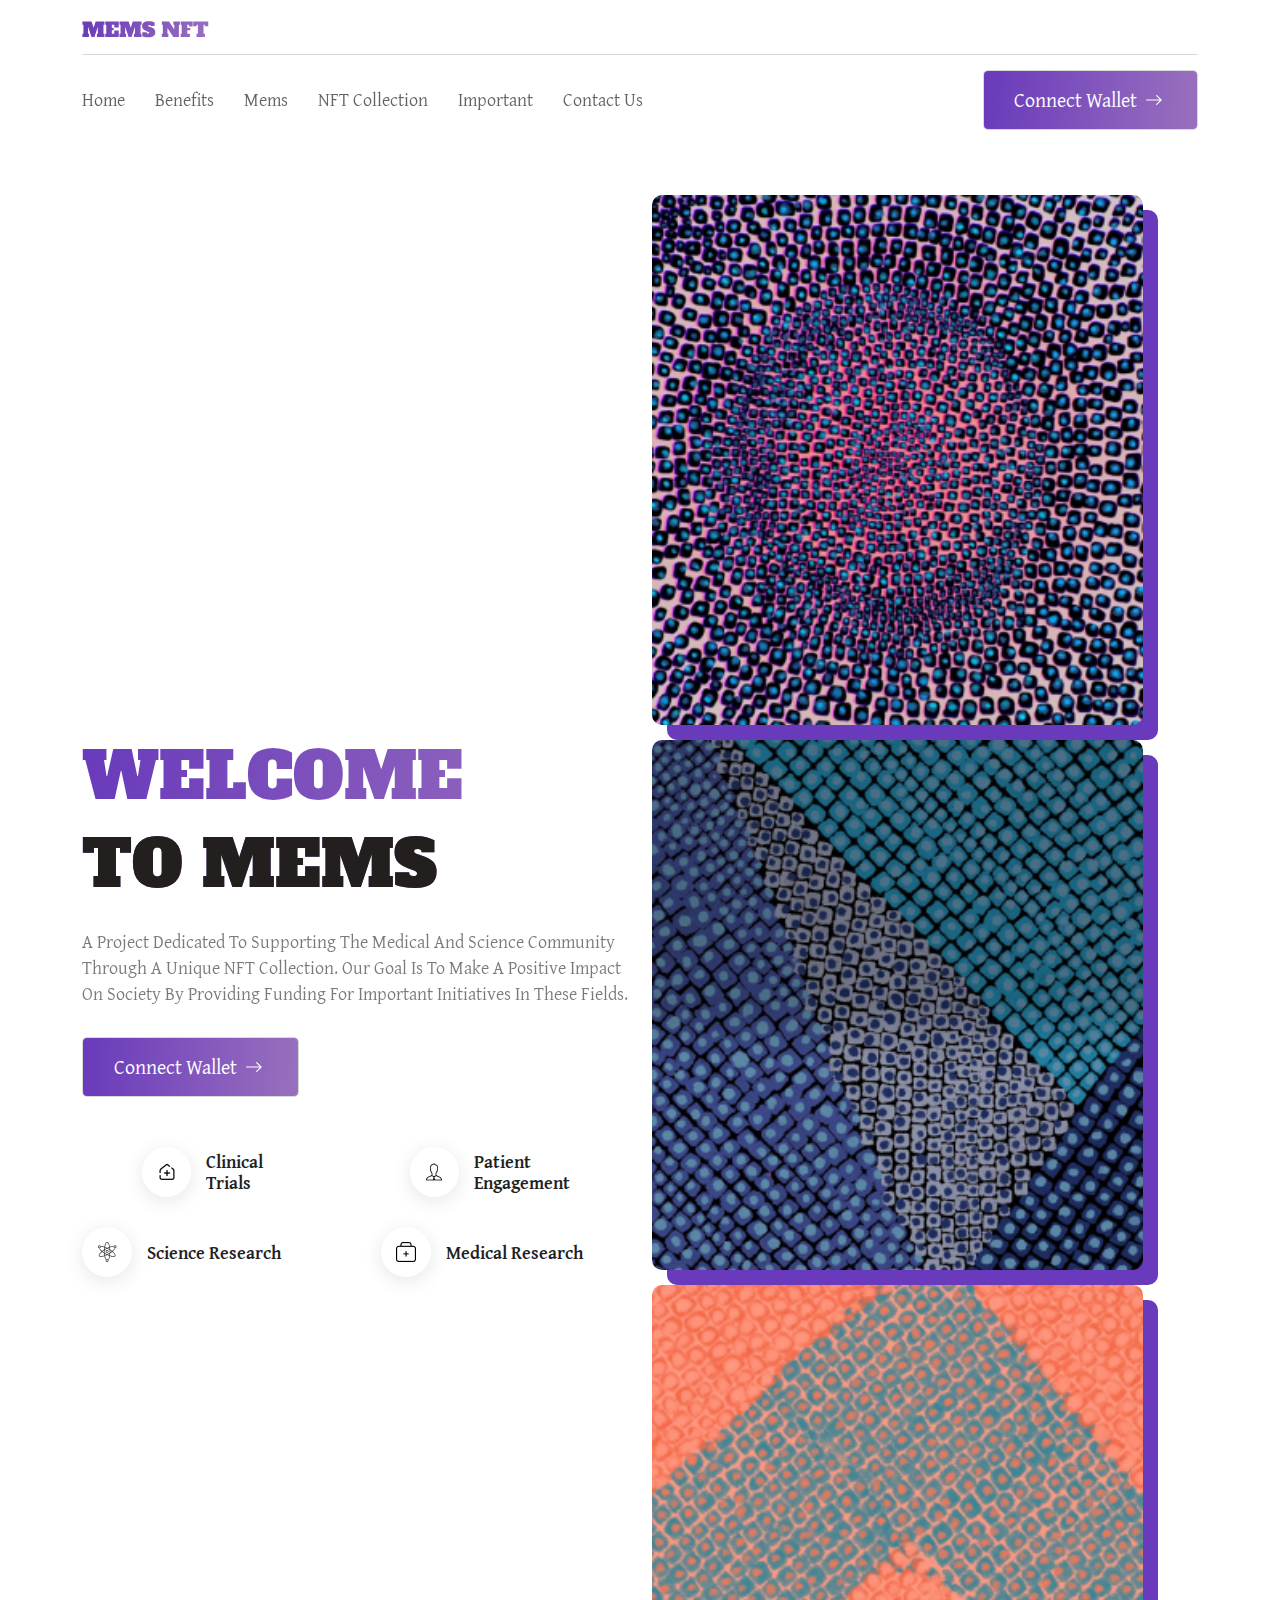
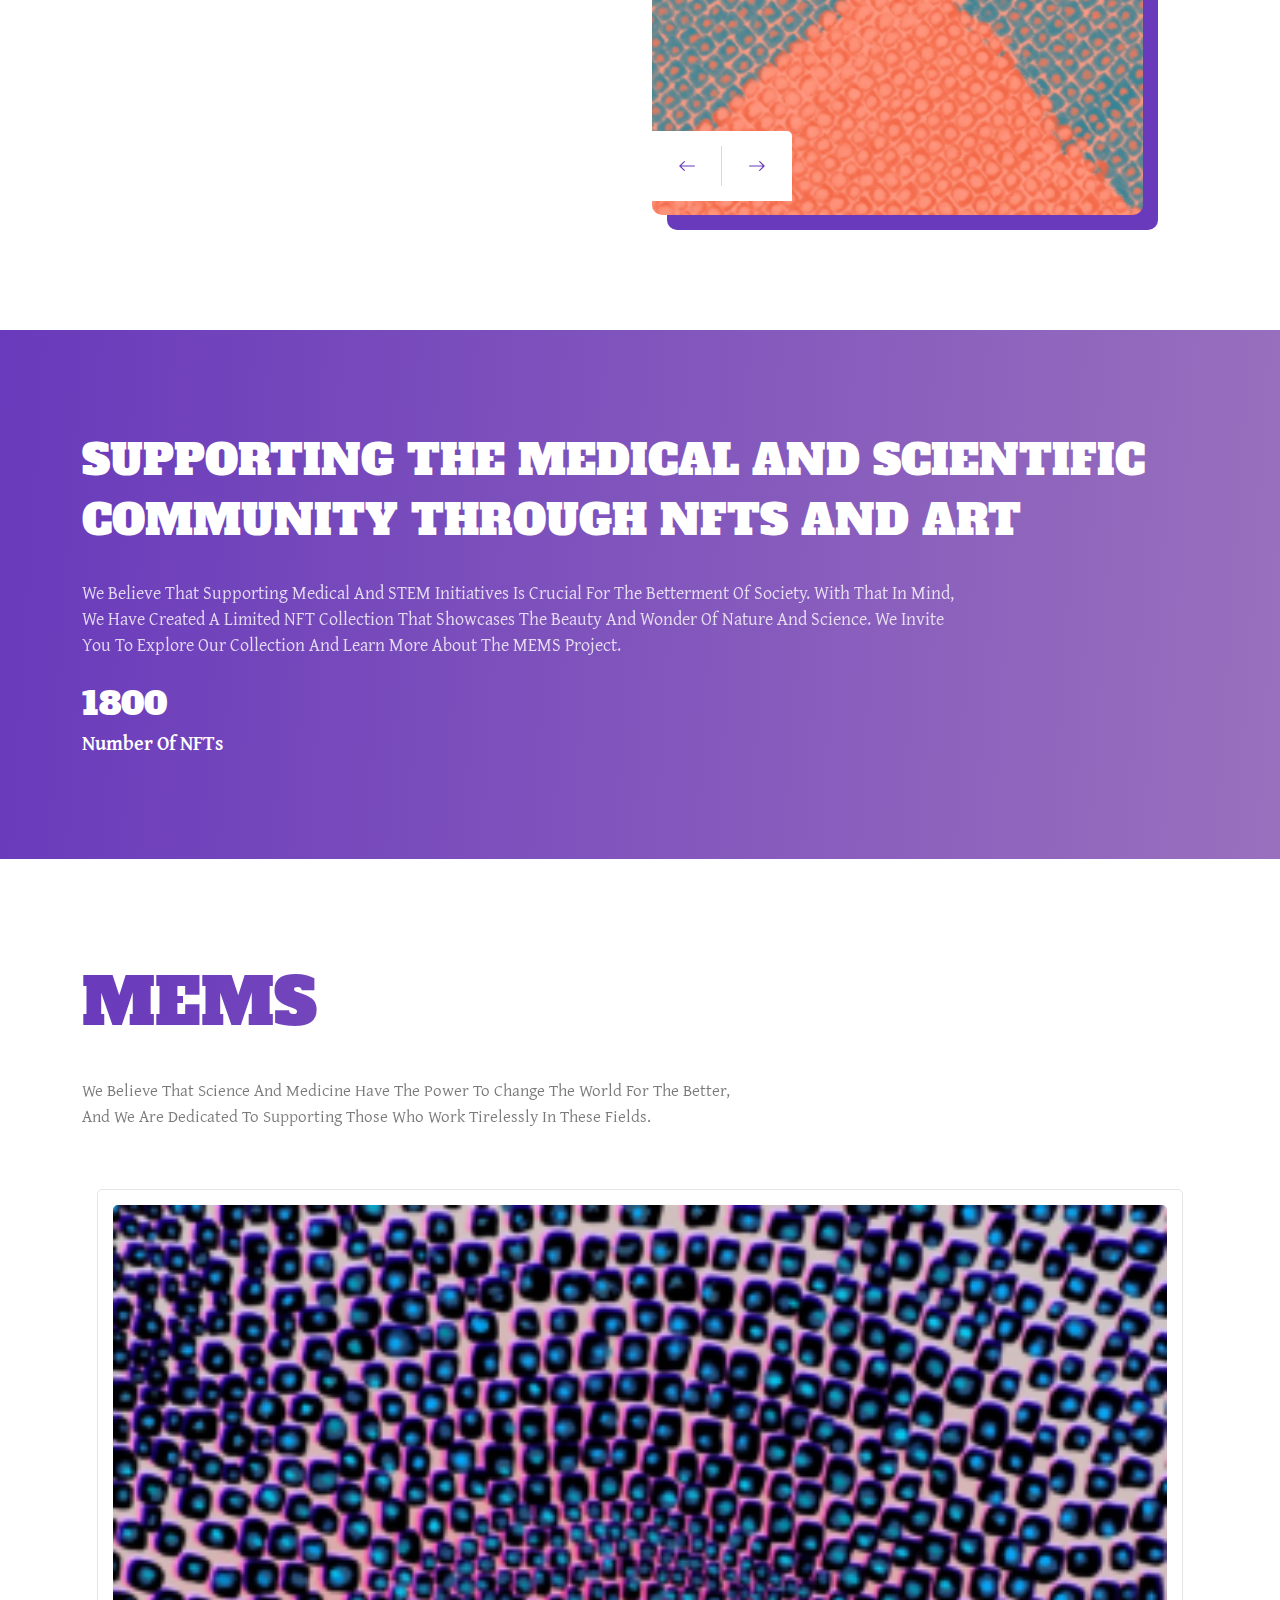
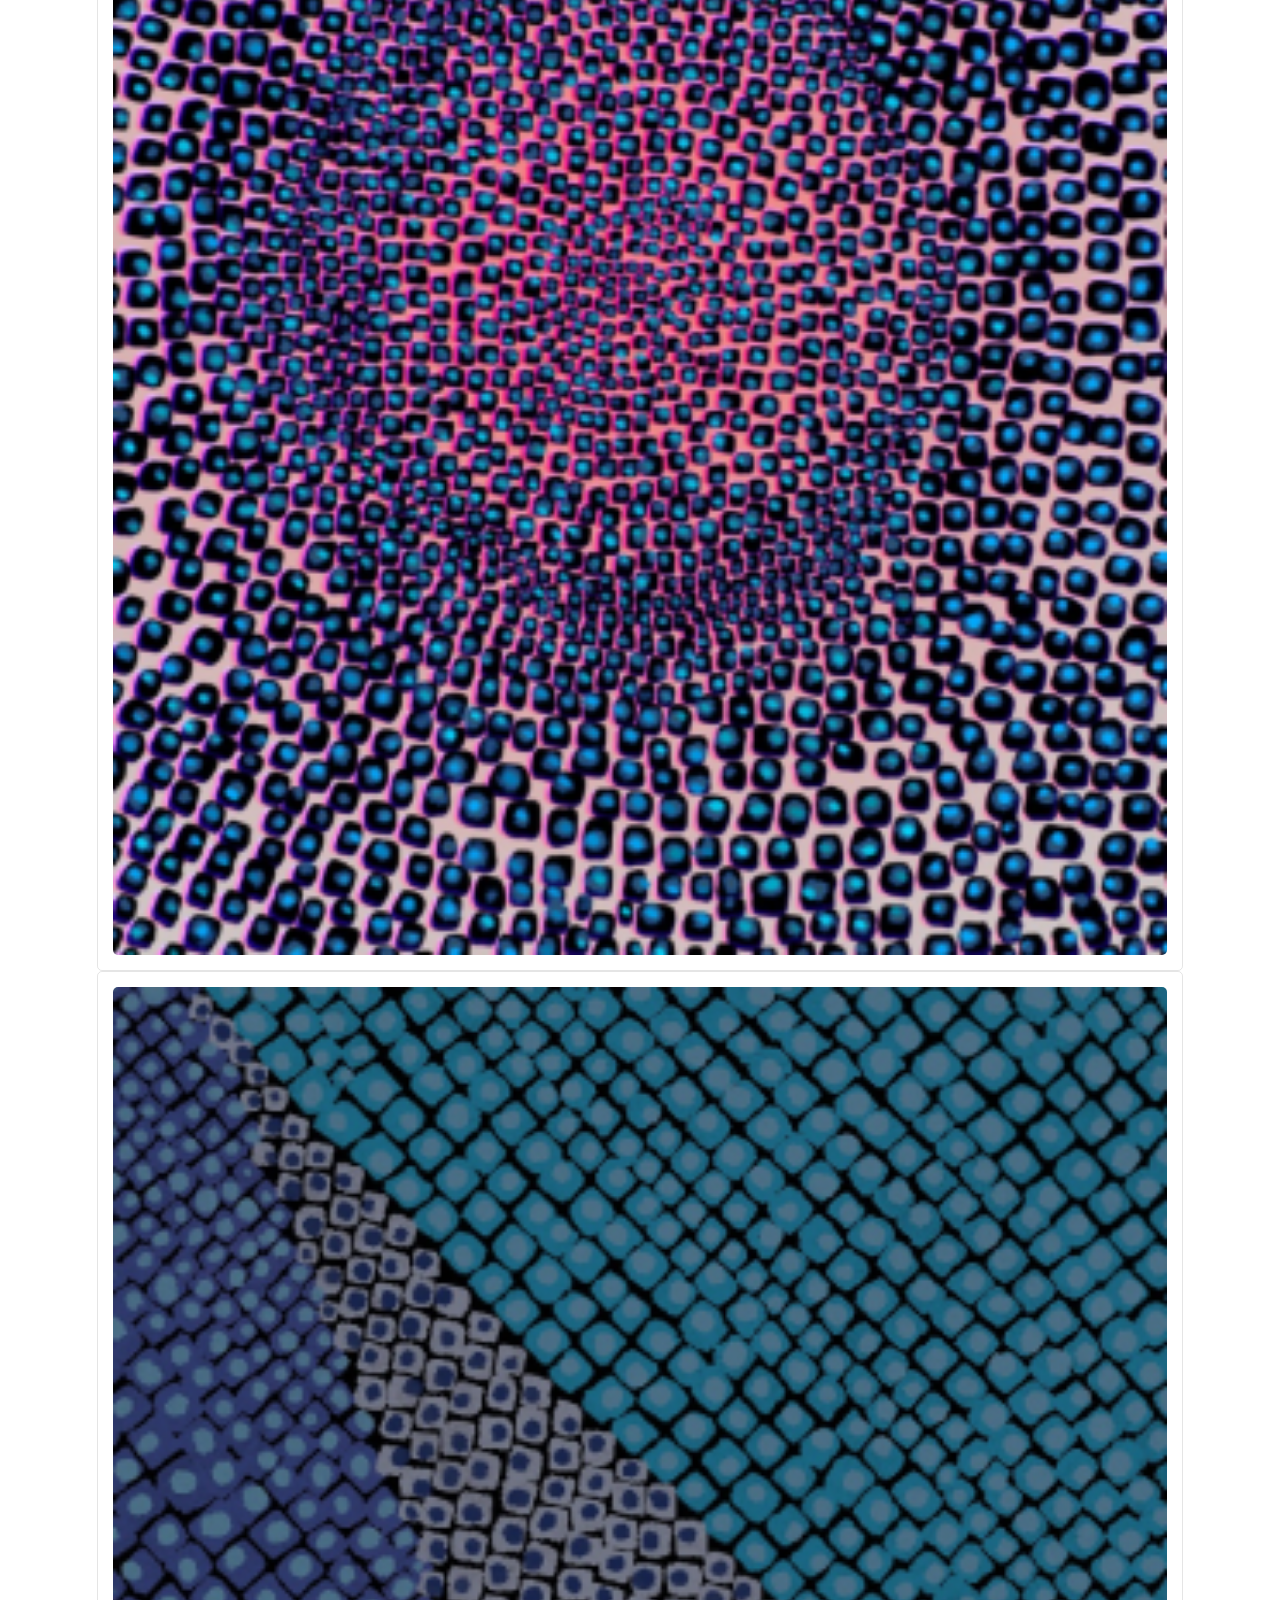
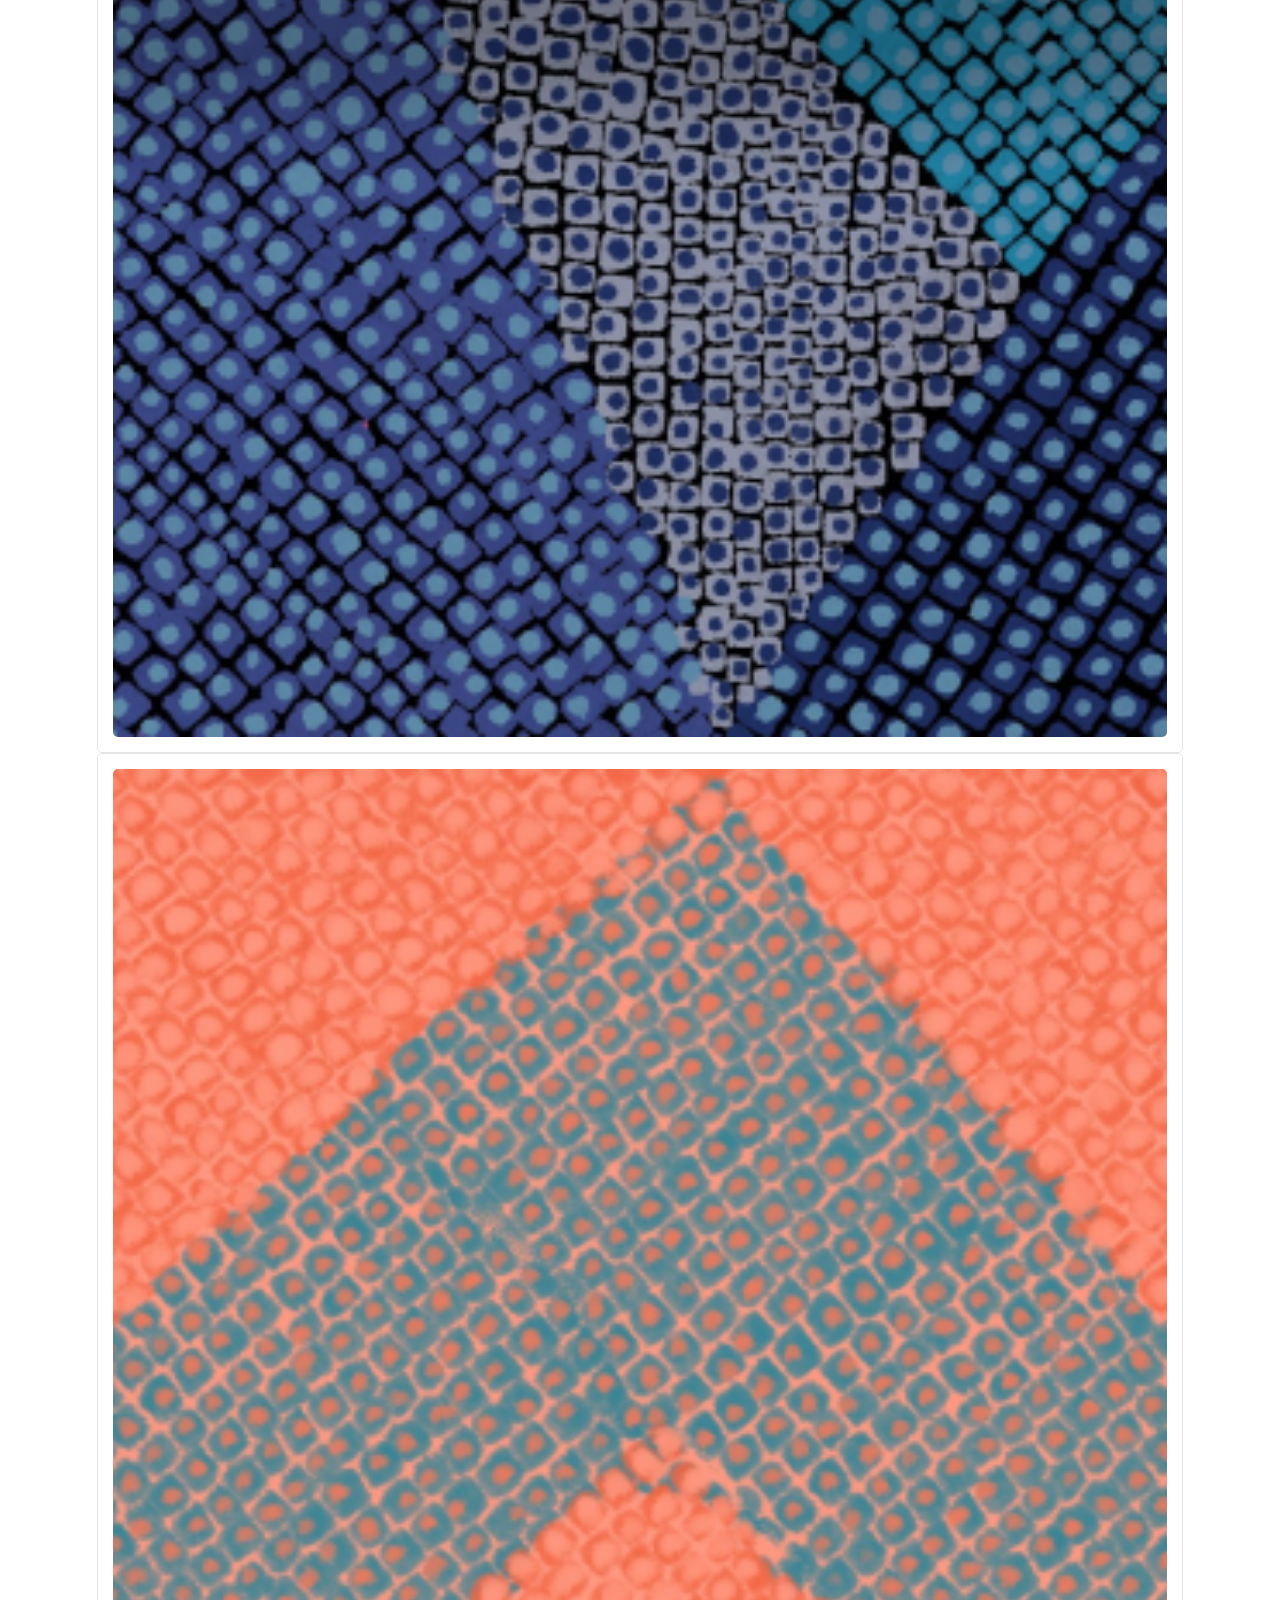
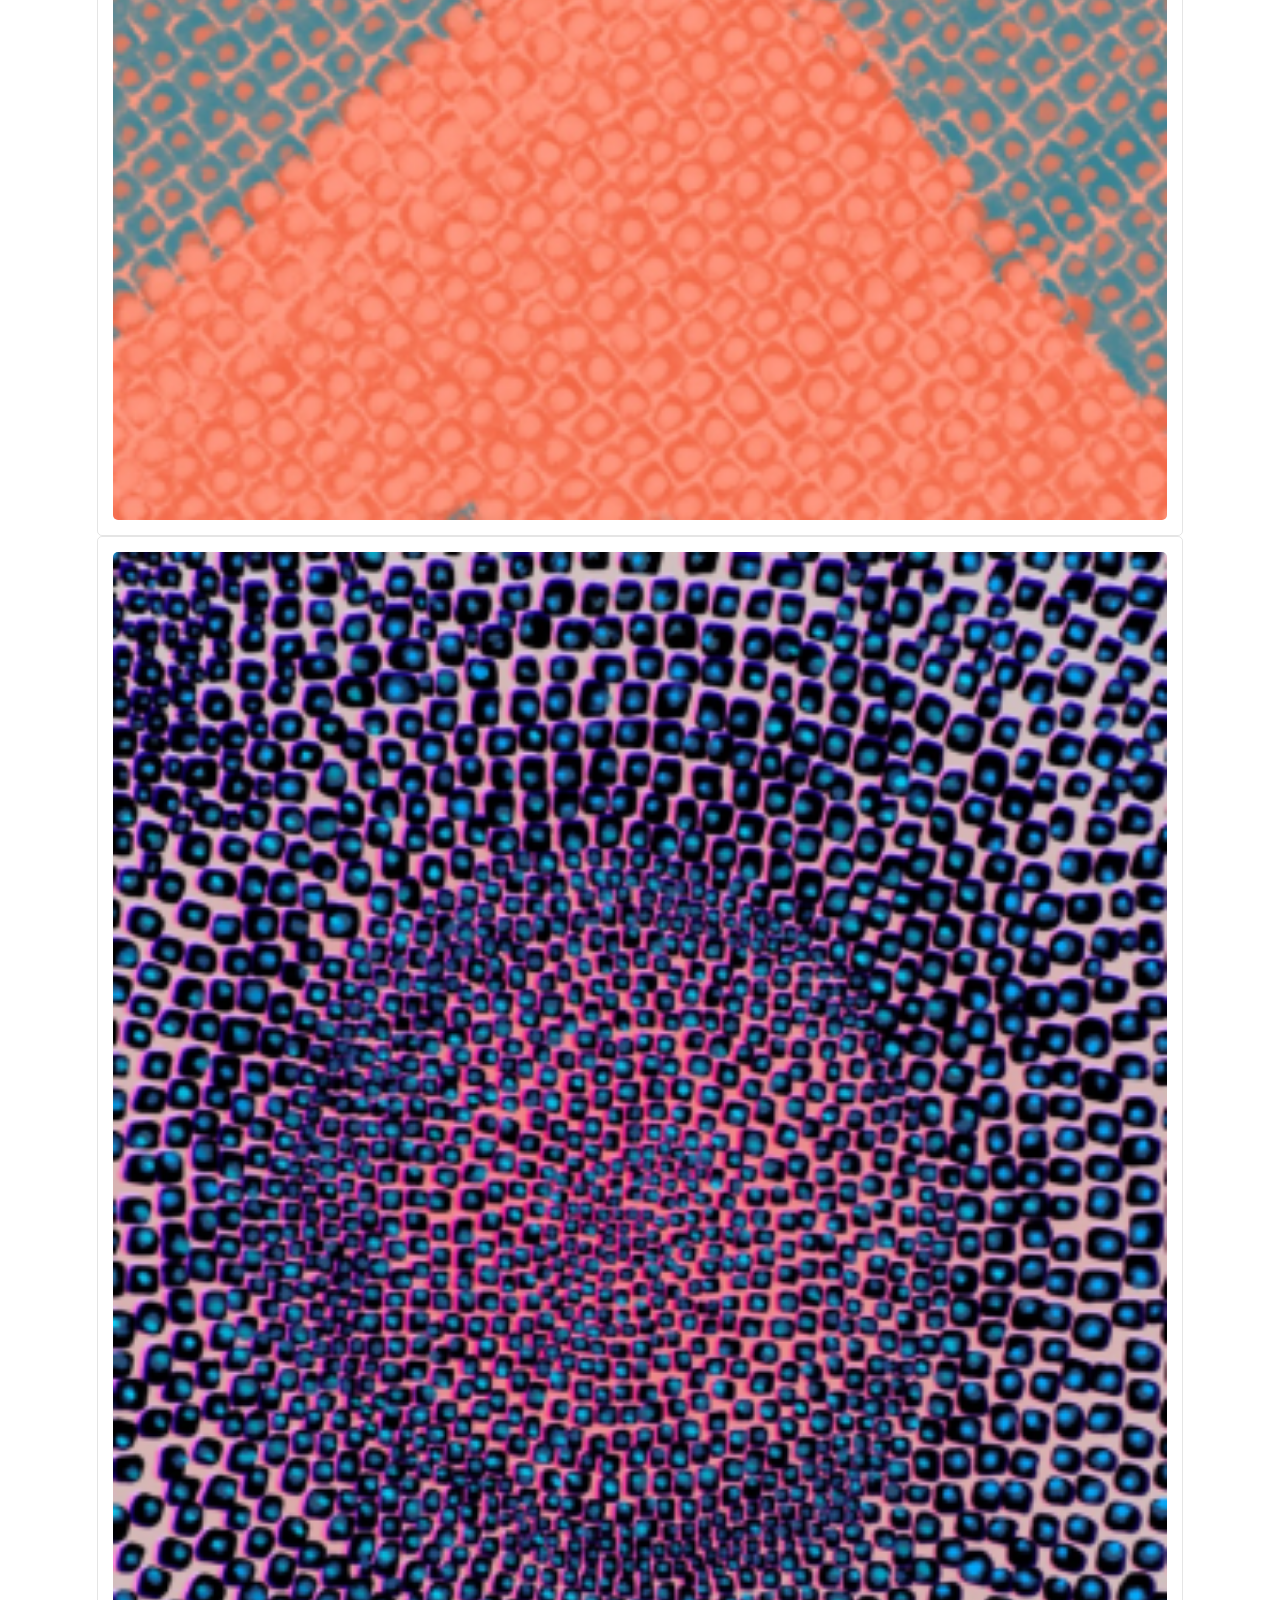
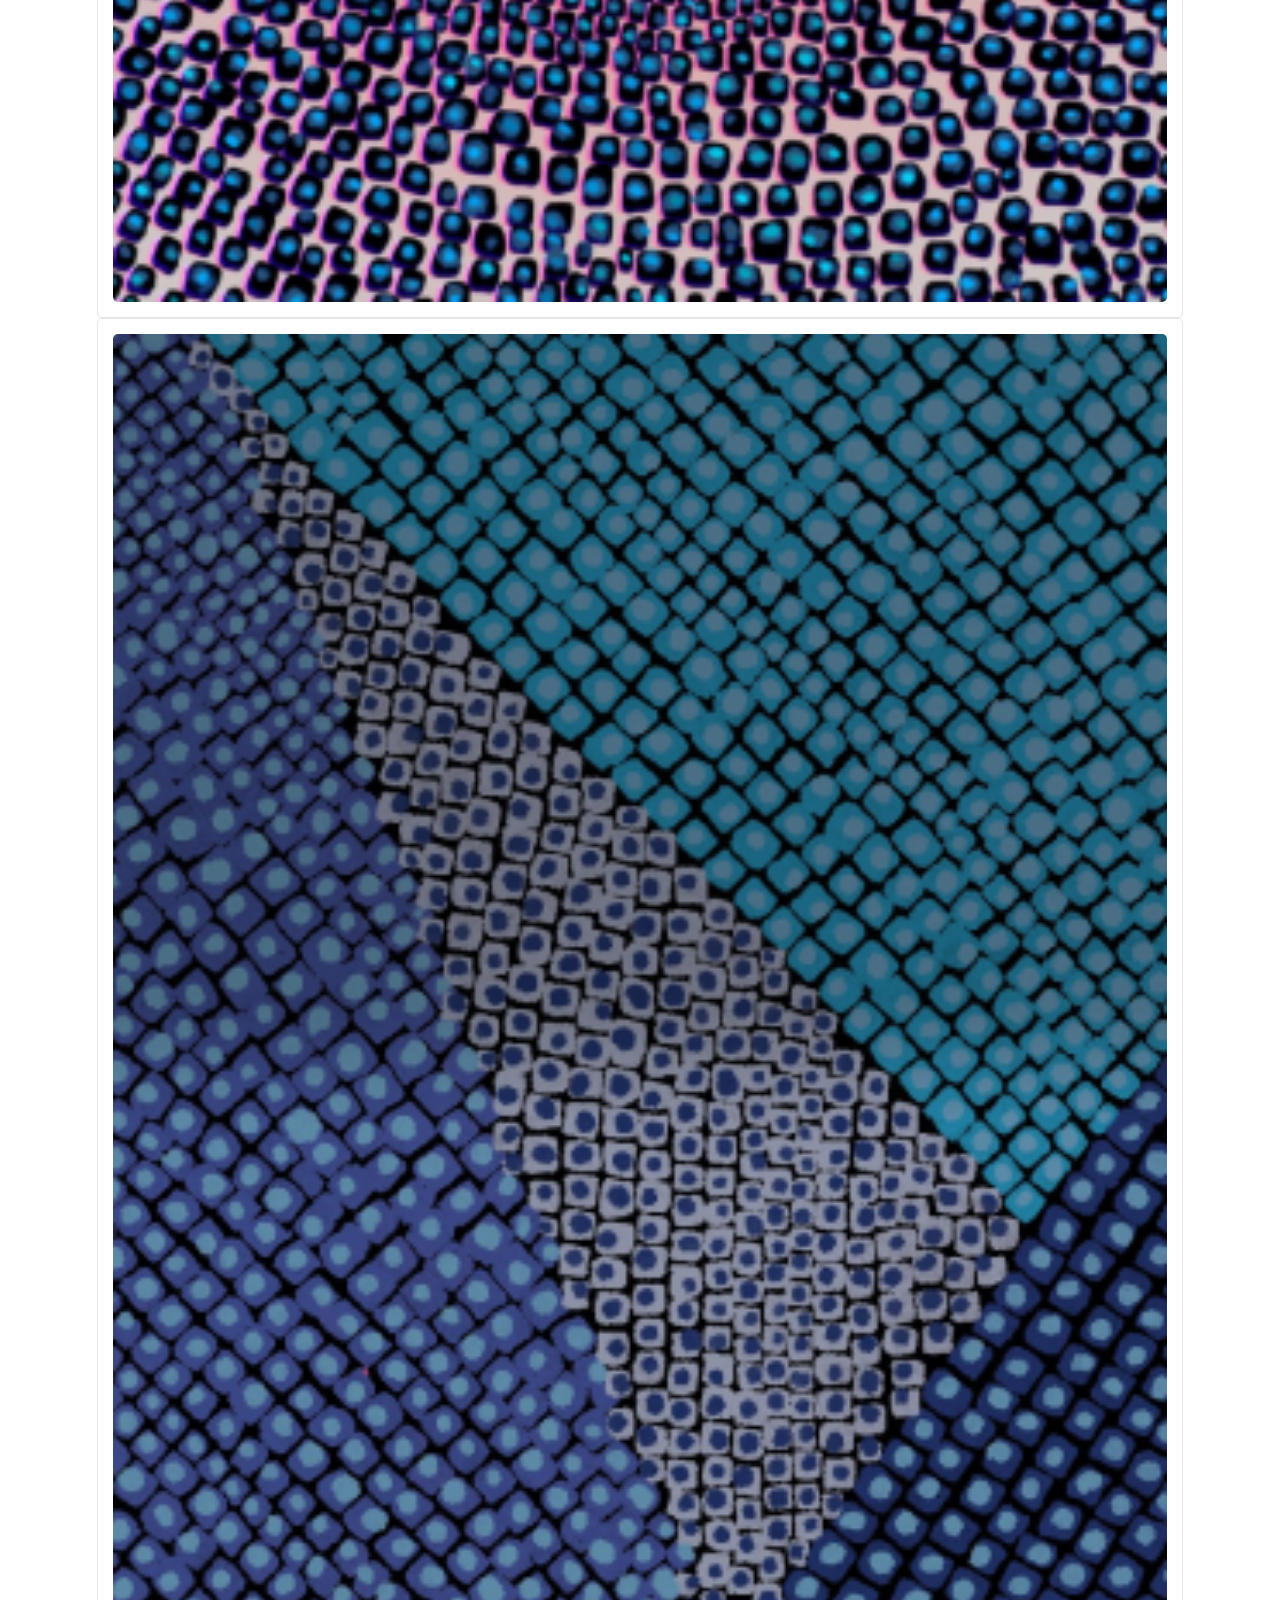
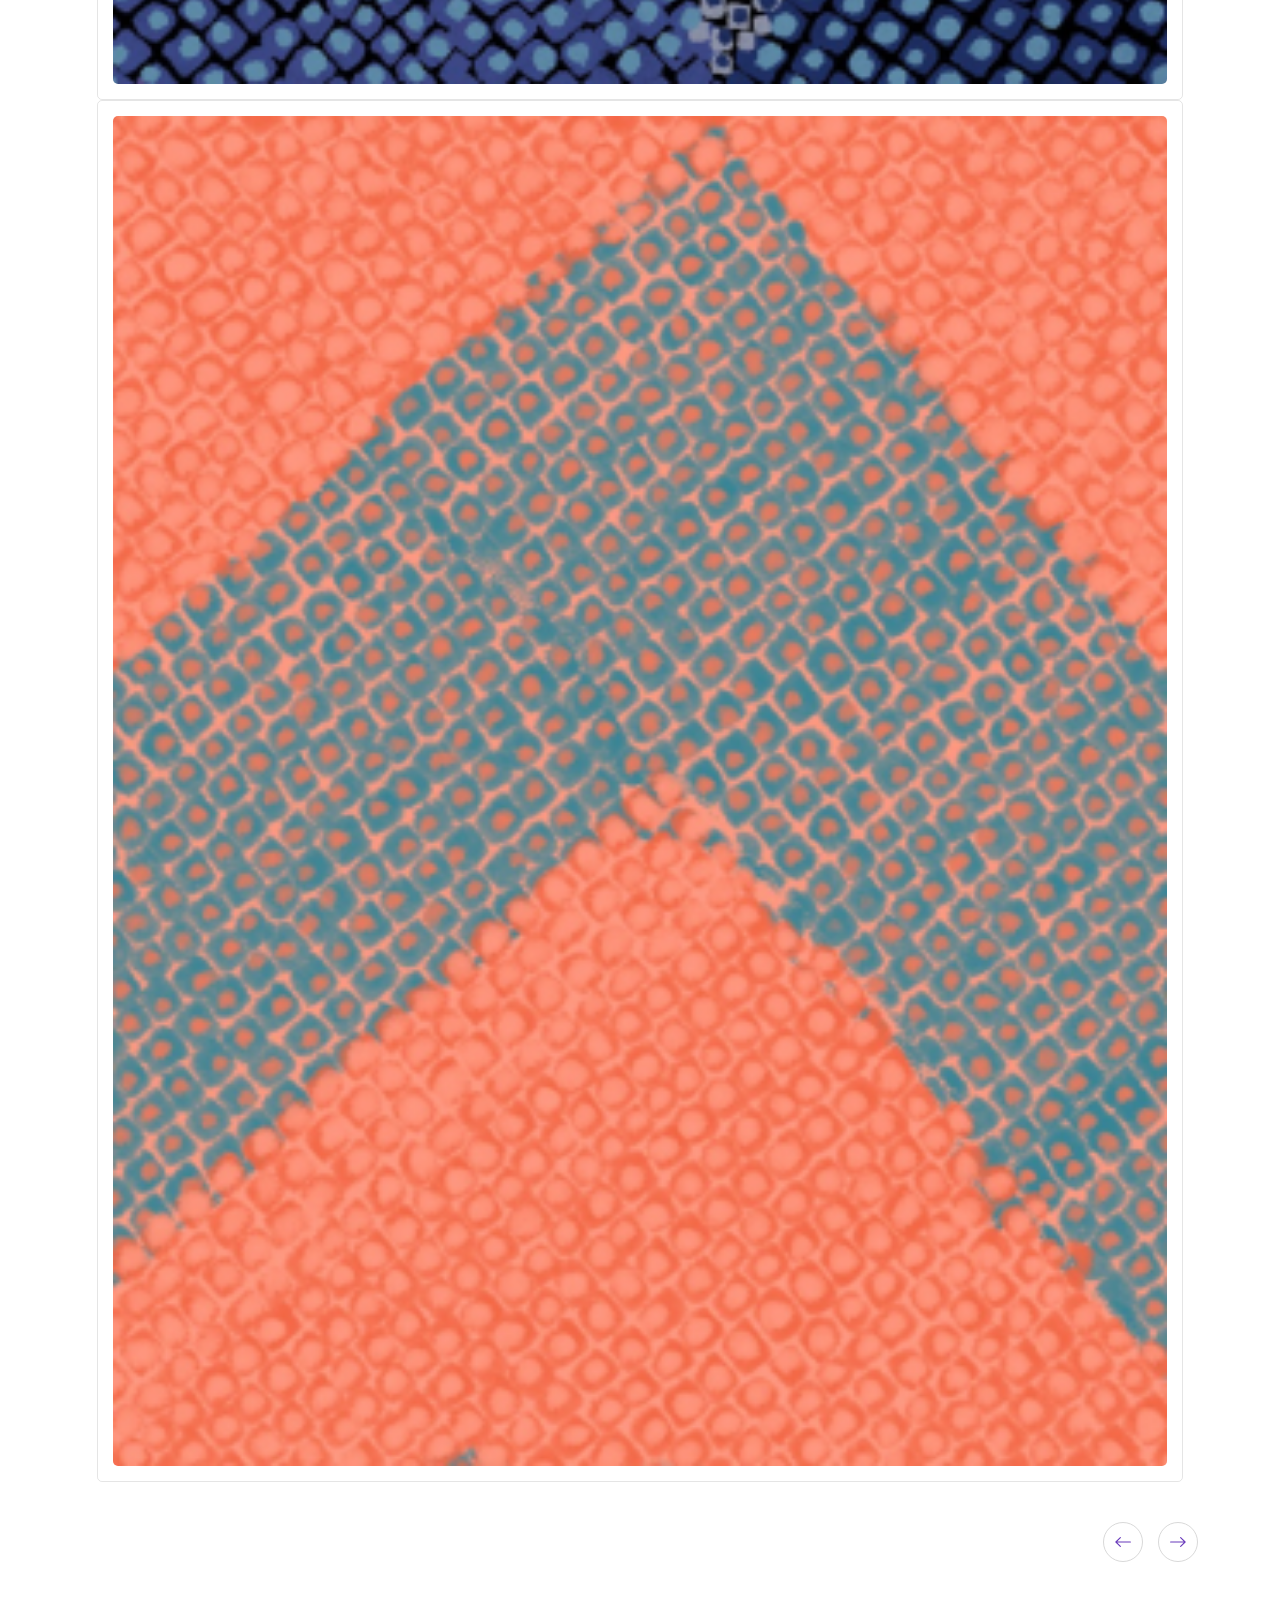
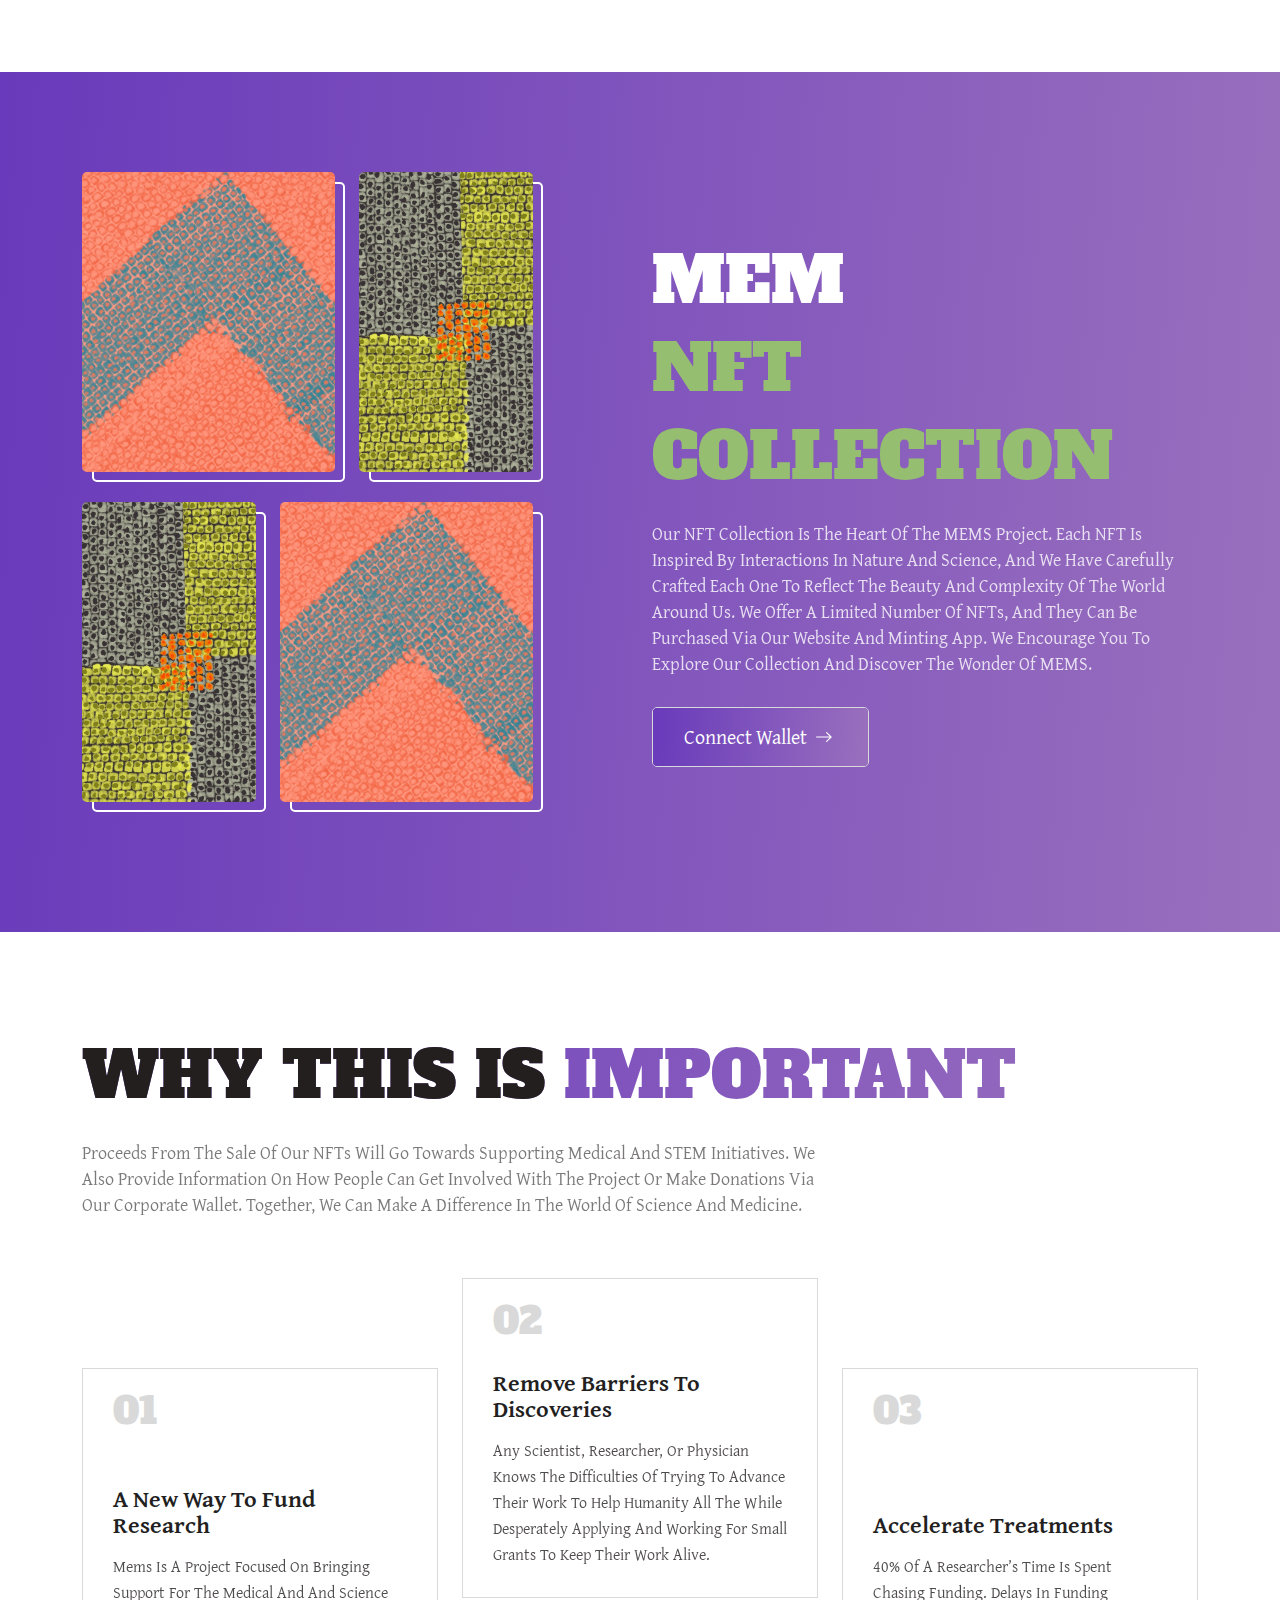
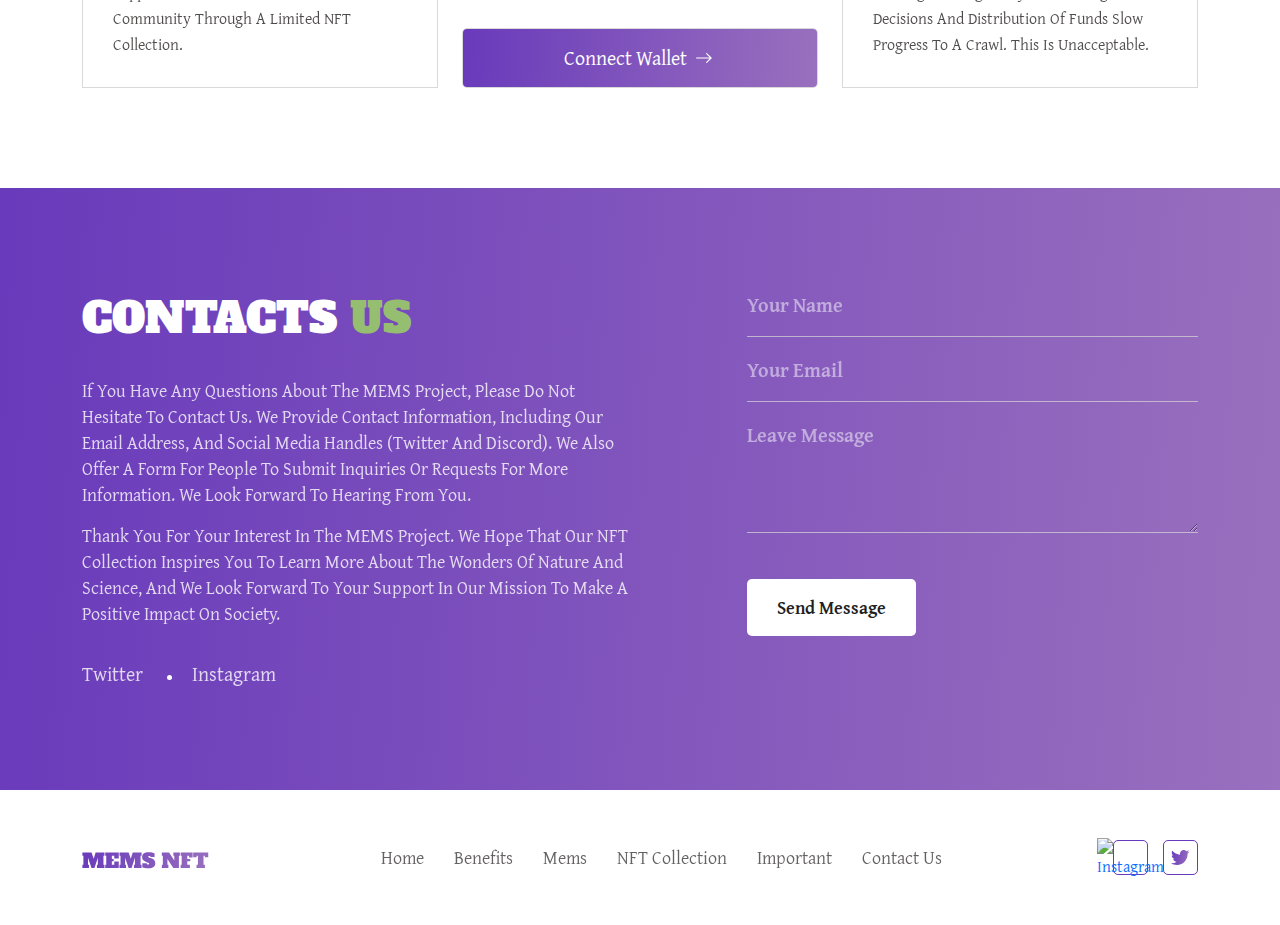
==== index.html @ 5c0b0509 "Add files via upload" ====
<!DOCTYPE html>
<html lang="en">
<head>
    <meta charset="UTF-8">
    <meta http-equiv="X-UA-Compatible" content="IE=edge">
    <meta name="viewport" content="width=device-width, initial-scale=1.0">
    <!-- Bootstrap CSS -->
    <link rel="stylesheet" href="css/bootstrap.min.css">
    <!-- Slick CSS -->
    <link rel="stylesheet" href="css/slick.css">
    <link rel="stylesheet" href="css/slick-theme.css">
    <!-- Main CSS -->
    <link rel="stylesheet" href="scss/main.css">


    <title>MEMS</title>
</head>
<body>
    
    <header class="header">
        <div class="container">
            <div class="header-top">
                <a href="#">
                    <img src="img/logo.svg" alt="Logo">
                </a>
            </div>
            <!-- /.header-top -->
            <div class="header-bottom">
                <nav class="header-bottom__nav">
                    <ul>
                        <li><a href="#">Home</a></li>
                        <li><a href="#">Benefits</a></li>
                        <li><a href="#">Mems</a></li>
                        <li><a href="#">NFT Collection</a></li>
                        <li><a href="#">Important</a></li>
                        <li><a href="#">Contact Us</a></li>
                    </ul>
                </nav>
                <!-- /.header-bottom__nav -->
                <a href="#" class="fill-btn">
                    <span>
                        Connect Wallet
                        <svg xmlns="http://www.w3.org/2000/svg" width="16" height="10" fill="none">
                            <path fill="#fff" fill-rule="evenodd" d="M.044 5a.558.558 0 0 1 .558-.558h13.162L10.252.931a.559.559 0 0 1 .79-.79l4.465 4.464a.557.557 0 0 1 0 .79L11.042 9.86a.559.559 0 0 1-.79-.79l3.512-3.511H.602A.558.558 0 0 1 .044 5Z" clip-rule="evenodd"/>
                        </svg>
                    </span>
                </a>
                <!-- /.fill-btn -->
            </div>
            <!-- /.header-bottom -->
        </div>
        <!-- /.container -->
    </header>
    <!-- /.header -->

    <section class="intro">
        <div class="container">
            <div class="row">
                <div class="col-md-6">
                    <div class="intro-heading">
                        <h1 class="big-title">Welcome <span>to mems</span></h1>
                        <!-- /.big-title -->
                        <p>
                            A project dedicated to supporting the medical and science community through a unique NFT collection. Our goal is to make a positive impact on society by providing funding for important initiatives in these fields.
                        </p>
                        <a href="#" class="fill-btn">
                            <span>
                                Connect Wallet
                                <svg xmlns="http://www.w3.org/2000/svg" width="16" height="10" fill="none">
                                    <path fill="#fff" fill-rule="evenodd" d="M.044 5a.558.558 0 0 1 .558-.558h13.162L10.252.931a.559.559 0 0 1 .79-.79l4.465 4.464a.557.557 0 0 1 0 .79L11.042 9.86a.559.559 0 0 1-.79-.79l3.512-3.511H.602A.558.558 0 0 1 .044 5Z" clip-rule="evenodd"/>
                                </svg>
                            </span>
                        </a>
                        <!-- /.fill-btn -->
                        <div class="intro-heading__adv">
                            <ul>
                                <li>
                                    <i class="icon">
                                        <img src="img/adv-icon-1.png" alt="Clinical Trials">
                                    </i>
                                    <!-- /.icon -->
                                    Clinical Trials
                                </li>
                                <li>
                                    <i class="icon">
                                        <img src="img/adv-icon-2.png" alt="Patient Engagement">
                                    </i>
                                    <!-- /.icon -->
                                    Patient Engagement
                                </li>
                            </ul>
                            <ul>
                                <li>
                                    <i class="icon">
                                        <img src="img/adv-icon-3.png" alt="Science research">
                                    </i>
                                    <!-- /.icon -->
                                    Science research
                                </li>
                                <li>
                                    <i class="icon">
                                        <img src="img/adv-icon-4.png" alt="Medical research">
                                    </i>
                                    <!-- /.icon -->
                                    Medical research
                                </li>
                            </ul>
                        </div>
                        <!-- /.intro-heading__adv -->
                    </div>
                    <!-- /.intro-heading -->
                </div>
                <!-- /.col-md-6 -->
                <div class="col-md-6">
                    <div class="intro-carousel">
                        <div class="intro-carousel__slides">
                            <div>
                                <div class="carousel-card">
                                    <img src="img/carousel-slide-1.jpg" alt="Image">
                                </div>
                                <!-- /.carousel-card -->
                            </div>
                            <div>
                                <div class="carousel-card">
                                    <img src="img/carousel-slide-2.jpg" alt="Image">
                                </div>
                                <!-- /.carousel-card -->
                            </div>
                            <div>
                                <div class="carousel-card">
                                    <img src="img/carousel-slide-3.jpg" alt="Image">
                                </div>
                                <!-- /.carousel-card -->
                            </div>
                        </div>
                        <!-- /.intro-carousel__slides -->
                        <div class="intro-carousel__nav">
                            <ul>
                                <li class="first-carousel__prev" id="first-carousel__prev">
                                    <svg xmlns="http://www.w3.org/2000/svg" width="16" height="10" fill="none">
                                        <path fill="#693ABB" fill-rule="evenodd" d="M.044 5a.558.558 0 0 1 .558-.558h13.162L10.252.931a.559.559 0 0 1 .79-.79l4.465 4.464a.557.557 0 0 1 0 .79L11.042 9.86a.559.559 0 0 1-.79-.79l3.512-3.511H.602A.558.558 0 0 1 .044 5Z" clip-rule="evenodd"/>
                                    </svg>
                                </li>
                                <li class="first-carousel__next" id="first-carousel__next">
                                    <svg xmlns="http://www.w3.org/2000/svg" width="16" height="10" fill="none">
                                        <path fill="#693ABB" fill-rule="evenodd" d="M.044 5a.558.558 0 0 1 .558-.558h13.162L10.252.931a.559.559 0 0 1 .79-.79l4.465 4.464a.557.557 0 0 1 0 .79L11.042 9.86a.559.559 0 0 1-.79-.79l3.512-3.511H.602A.558.558 0 0 1 .044 5Z" clip-rule="evenodd"/>
                                    </svg>
                                </li>
                            </ul>
                        </div>
                        <!-- /.intro-carousel__nav -->
                    </div>
                    <!-- /.intro-carousel -->
                </div>
                <!-- /.col-md-6 -->
            </div>
            <!-- /.row -->
        </div>
        <!-- /.container -->
    </section>
    <!-- /.intro -->

    <section class="about">
        <div class="container">
            <h2 class="section-title">
                Supporting the Medical and Scientific <br> Community Through NFTs and Art
            </h2>
            <!-- /.section-title -->
            <p>
                We believe that supporting medical and STEM initiatives is crucial for the betterment of society. With that in mind, we have created a limited NFT collection that showcases the beauty and wonder of nature and science. We invite you to explore our collection and learn more about the MEMS project.
            </p>
            <div class="about-adv">
                <ul>
                    <li>
                        <div class="strong">1800</div>
                        <!-- /.strong -->
                        Number of NFTs
                    </li>
                </ul>
            </div>
            <!-- /.about-adv -->
        </div>
        <!-- /.container -->
    </section>
    <!-- /.about -->

    <section class="mems">
        <div class="container">
            <h2 class="big-title">MEMS</h2>
            <!-- /.big-title -->
            <p>
                We believe that science and medicine have the power to change the world for the better, and we are dedicated to supporting those who work tirelessly in these fields.
            </p>
            <div class="mems-carousel">
                <div>
                    <div class="mems-carousel__item">
                        <img src="img/carousel-slide-1.jpg" alt="Image">
                    </div>
                    <!-- /.mems-carousel__item -->
                </div>
                <div>
                    <div class="mems-carousel__item">
                        <img src="img/carousel-slide-2.jpg" alt="Image">
                    </div>
                    <!-- /.mems-carousel__item -->
                </div>
                <div>
                    <div class="mems-carousel__item">
                        <img src="img/carousel-slide-3.jpg" alt="Image">
                    </div>
                    <!-- /.mems-carousel__item -->
                </div>
                <div>
                    <div class="mems-carousel__item">
                        <img src="img/carousel-slide-1.jpg" alt="Image">
                    </div>
                    <!-- /.mems-carousel__item -->
                </div>
                <div>
                    <div class="mems-carousel__item">
                        <img src="img/carousel-slide-2.jpg" alt="Image">
                    </div>
                    <!-- /.mems-carousel__item -->
                </div>
                <div>
                    <div class="mems-carousel__item">
                        <img src="img/carousel-slide-3.jpg" alt="Image">
                    </div>
                    <!-- /.mems-carousel__item -->
                </div>
            </div>
            <!-- /.mems-carousel -->
            <div class="mems-carousel__nav">
                <div class="progress-bar progress-bar-mems"></div>
                <div class="arrows arrows-mems">
                    <ul>
                        <li class="arrows-mems__prev">
                            <svg xmlns="http://www.w3.org/2000/svg" width="16" height="10" fill="none">
                                <path fill="#693ABB" fill-rule="evenodd" d="M.044 5a.558.558 0 0 1 .558-.558h13.162L10.252.931a.559.559 0 0 1 .79-.79l4.465 4.464a.557.557 0 0 1 0 .79L11.042 9.86a.559.559 0 0 1-.79-.79l3.512-3.511H.602A.558.558 0 0 1 .044 5Z" clip-rule="evenodd"></path>
                            </svg>
                        </li>
                        <li class="arrows-mems__next">
                            <svg xmlns="http://www.w3.org/2000/svg" width="16" height="10" fill="none">
                                <path fill="#693ABB" fill-rule="evenodd" d="M.044 5a.558.558 0 0 1 .558-.558h13.162L10.252.931a.559.559 0 0 1 .79-.79l4.465 4.464a.557.557 0 0 1 0 .79L11.042 9.86a.559.559 0 0 1-.79-.79l3.512-3.511H.602A.558.558 0 0 1 .044 5Z" clip-rule="evenodd"></path>
                            </svg>
                        </li>
                    </ul>
                </div>
            </div>
            <!-- /.mems-carousel__nav -->
        </div>
        <!-- /.container -->
    </section>
    <!-- /.mems -->

    <section class="collection">
        <div class="container">
            <div class="row">
                <div class="col-md-5">
                    <div class="collection-mems">
                        <div class="row">
                            <div class="col-md-7">
                                <div class="collection-mems__ill">
                                    <img src="img/mems-collection-3.jpg" alt="Image">
                                </div>
                                <!-- /.collection-mems__ill -->
                            </div>
                            <!-- /.col-md-7 -->
                            <div class="col-md-5">
                                <div class="collection-mems__ill">
                                    <img src="img/mems-collection-2.jpg" alt="Image">
                                </div>
                                <!-- /.collection-mems__ill -->
                            </div>
                            <!-- /.col-md-5 -->
                        </div>
                        <!-- /.row -->
                        <div class="row">
                            <div class="col-md-5">
                                <div class="collection-mems__ill">
                                    <img src="img/mems-collection-2.jpg" alt="Image">
                                </div>
                                <!-- /.collection-mems__ill -->
                            </div>
                            <!-- /.col-md-5 -->
                            <div class="col-md-7">
                                <div class="collection-mems__ill">
                                    <img src="img/mems-collection-3.jpg" alt="Image">
                                </div>
                                <!-- /.collection-mems__ill -->
                            </div>
                            <!-- /.col-md-7 -->
                        </div>
                        <!-- /.row -->
                    </div>
                    <!-- /.collection-mems -->
                </div>
                <!-- /.col-md-5 -->
                <div class="col-md-6 offset-md-1">
                    <div class="collection-content">
                        <h2 class="big-title">MEM<span>NFT Collection</span></h2>
                        <!-- /.big-title -->
                        <p>
                            Our NFT collection is the heart of the MEMS project. Each NFT is inspired by interactions in nature and science, and we have carefully crafted each one to reflect the beauty and complexity of the world around us. We offer a limited number of NFTs, and they can be purchased via our website and minting app. We encourage you to explore our collection and discover the wonder of MEMS.
                        </p>
                        <a href="#" class="fill-btn">
                            <span>
                                Connect Wallet
                                <svg xmlns="http://www.w3.org/2000/svg" width="16" height="10" fill="none">
                                    <path fill="#fff" fill-rule="evenodd" d="M.044 5a.558.558 0 0 1 .558-.558h13.162L10.252.931a.559.559 0 0 1 .79-.79l4.465 4.464a.557.557 0 0 1 0 .79L11.042 9.86a.559.559 0 0 1-.79-.79l3.512-3.511H.602A.558.558 0 0 1 .044 5Z" clip-rule="evenodd"/>
                                </svg>
                            </span>
                        </a>
                        <!-- /.fill-btn -->
                    </div>
                    <!-- /.collection-content -->
                </div>
                <!-- /.col-md-6 offset-md-1 -->
            </div>
            <!-- /.row -->
        </div>
        <!-- /.container -->
    </section>
    <!-- /.collection -->

    <section class="important">
        <div class="container">
            <h2 class="big-title"><span>Why this is</span> Important</h2>
            <!-- /.big-title -->
            <p>
                Proceeds from the sale of our NFTs will go towards supporting medical and STEM initiatives. We also provide information on how people can get involved with the project or make donations via our corporate wallet. Together, we can make a difference in the world of science and medicine.
            </p>
            <div class="row">
                <div class="col-md-4">
                    <div class="important-card">
                        <div class="important-card__count">
                            01
                        </div>
                        <!-- /.important-card__count -->
                        <div class="strong">A New Way To Fund Research</div>
                        <!-- /.strong -->
                        <p>
                            Mems is a project focused on bringing support for the medical and and science community through a limited NFT collection.
                        </p>
                    </div>
                    <!-- /.important-card -->
                </div>
                <!-- /.col-md-4 -->
                <div class="col-md-4">
                    <div class="important-card">
                        <div class="important-card__count">
                            02
                        </div>
                        <!-- /.important-card__count -->
                        <div class="strong">Remove Barriers to Discoveries</div>
                        <!-- /.strong -->
                        <p>
                            Any scientist, researcher, or physician knows the difficulties of trying to advance their work to help humanity all the while desperately applying and working for small grants to keep their work alive.
                        </p>
                    </div>
                    <!-- /.important-card -->
                    <a href="#" class="fill-btn">
                        <span>
                            Connect Wallet
                            <svg xmlns="http://www.w3.org/2000/svg" width="16" height="10" fill="none">
                                <path fill="#fff" fill-rule="evenodd" d="M.044 5a.558.558 0 0 1 .558-.558h13.162L10.252.931a.559.559 0 0 1 .79-.79l4.465 4.464a.557.557 0 0 1 0 .79L11.042 9.86a.559.559 0 0 1-.79-.79l3.512-3.511H.602A.558.558 0 0 1 .044 5Z" clip-rule="evenodd"/>
                            </svg>
                        </span>
                    </a>
                    <!-- /.fill-btn -->
                </div>
                <!-- /.col-md-4 -->
                <div class="col-md-4">
                    <div class="important-card">
                        <div class="important-card__count">
                            03
                        </div>
                        <!-- /.important-card__count -->
                        <div class="strong">Accelerate Treatments</div>
                        <!-- /.strong -->
                        <p>
                            40% of a researcher’s time is spent chasing funding. Delays in funding  decisions and distribution of funds slow progress to a crawl.  This is unacceptable.
                        </p>
                    </div>
                    <!-- /.important-card -->
                </div>
                <!-- /.col-md-4 -->
            </div>
            <!-- /.row -->
        </div>
        <!-- /.container -->
    </section>
    <!-- /.important -->

    <section class="contact">
        <div class="container">
            <div class="row">
                <div class="col-md-6">
                    <div class="contact-heading">
                        <h2 class="section-title">
                            Contacts <span>us</span>
                        </h2>
                        <!-- /.section-title -->
                        <p>
                            If you have any questions about the MEMS project, please do not hesitate to contact us. We provide contact information, including our email address, and social media handles (Twitter and Discord). We also offer a form for people to submit inquiries or requests for more information. We look forward to hearing from you.
                        </p>
                        <p>
                            Thank you for your interest in the MEMS project. We hope that our NFT collection inspires you to learn more about the wonders of nature and science, and we look forward to your support in our mission to make a positive impact on society.
                        </p>
                        <div class="contact-heading__social">
                            <ul>
                                <li>
                                    <a href="#">Twitter</a>
                                </li>
                                <li>
                                    <a href="#">Instagram</a>
                                </li>
                            </ul>
                        </div>
                        <!-- /.contact-heading__social -->
                    </div>
                    <!-- /.contact-heading -->
                </div>
                <!-- /.col-md-6 -->
                <div class="offset-md-1 col-md-5">
                    <div class="contact-form">
                        <form>
                            <div class="mb-3">
                                <input type="text" class="form-control" id="name" placeholder="Your Name">
                            </div>
                            <div class="mb-3">
                                <input type="email" class="form-control" id="email" placeholder="Your Email">
                            </div>
                            <div class="mb-3">
                                <textarea class="form-control" id="message" rows="3" placeholder="Leave Message"></textarea>
                            </div>
                            <button type="submit">Send message</button>
                        </form>
                    </div>
                    <!-- /.contact-form -->
                </div>
                <!-- /.offset-md-1 col-md-5 -->
            </div>
            <!-- /.row -->
        </div>
        <!-- /.container -->
    </section>
    <!-- /.contact -->

    <footer class="footer">
        <div class="container">
            <div class="footer-row">
                <div class="footer-logo">
                    <a href="#"><img src="img/logo.svg" alt="Logo"></a>
                </div>
                <!-- /.footer-logo -->
                <anv class="footer-nav">
                    <ul>
                        <li><a href="#">Home</a></li>
                        <li><a href="#">Benefits</a></li>
                        <li><a href="#">Mems</a></li>
                        <li><a href="#">NFT Collection</a></li>
                        <li><a href="#">Important</a></li>
                        <li><a href="#">Contact Us</a></li>
                    </ul>
                </anv>
                <!-- /.footer-nav -->
                <div class="footer-social">
                    <ul>
                        <li>
                            <a href="#"><img src="img/instagram-icon.svg" alt="Instagram"></a>
                        </li>
                        <li>
                            <a href="#"><img src="img/twitter-icon.svg" alt="Twitter"></a>
                        </li>
                    </ul>
                </div>
                <!-- /.footer-social -->
            </div>
            <!-- /.footer-row -->
        </div>
        <!-- /.container -->
    </footer>
    <!-- /.footer -->

    <!-- jQuery CDN -->
    <script src="https://code.jquery.com/jquery-3.6.4.min.js" integrity="sha256-oP6HI9z1XaZNBrJURtCoUT5SUnxFr8s3BzRl+cbzUq8=" crossorigin="anonymous"></script>
    <!-- Bootstrap JS -->
    <script src="js/bootstrap.min.js"></script>
    <!-- Slick JS -->
    <script src="js/slick.min.js"></script>
    <!-- Main JS -->
    <script src="js/main.js"></script>

    <script>

        function setProgress(index, $slider, $progressBar) {
            let infinite = $slider.slick('slickGetOption', 'infinite');
            let calc;
            if (infinite == false) {
                let slidesToShow = $slider.slick('slickGetOption', 'slidesToShow');
                calc = ((index + slidesToShow) / ($slider.slick('getSlick').slideCount)) * 100;
            } else {
                calc = ((index + 1) / ($slider.slick('getSlick').slideCount)) * 100;
            }

            $progressBar.css('background-size', `${calc}% 100%`).attr('aria-valuenow', calc);
        }

        let initStatusSliderMems = false;
        $('.mems-carousel').each(function () {
            let sliderSlick = $(this),
                sliderNav = sliderSlick.next('.mems-carousel__nav'),
                progressBar = sliderNav.find('.progress-bar-mems');

            function initCallback() {
                initStatusSliderMems = true;

                setTimeout(function () {
                    setProgress(0, sliderSlick, progressBar);
                }, 300);
            }

            sliderSlick.slick({
                initialize: initCallback(),
                infinite: true,
                slidesToShow: 3,
                slidesToScroll: 3,
                centerMode: true,
                prevArrow: $('.arrows-mems__prev'),
                nextArrow: $('.arrows-mems__next')
            });

            // Project main page slick start
            sliderSlick.on('beforeChange', function (event, slick, currentSlide, nextSlide) {
                setProgress(nextSlide, sliderSlick, progressBar);
            });
        });

        $('.intro-carousel__slides').slick({
            infinite: false,
            slidesToShow: 2,
            slidesToScroll: 1,
            centerMode: false,
            arrows: false,
            prevArrow: $('#intro-carousel__prev'),
            nextArrow: $('#intro-carousel__next')
        });
        
    </script>

</body>
</html>
---- scss/main.css ----
@import url("https://fonts.googleapis.com/css2?family=Alfa+Slab+One&display=swap");
@import url("https://fonts.googleapis.com/css2?family=Gentium+Plus:ital,wght@0,400;0,700;1,400;1,700&display=swap");
body {
  font-family: "Gentium Plus", serif;
}

* ul {
  margin: 0;
  padding: 0;
  list-style: none;
}

* a {
  text-decoration: none;
  transition: all 0.3s ease-out;
}

.fill-btn {
  position: relative;
  display: flex;
  align-items: center;
  justify-content: center;
  padding: 15px 30px;
  font-style: normal;
  font-weight: 400;
  font-size: 20px;
  line-height: 28px;
  border-radius: 5px;
  overflow: hidden;
  border: 1px solid #D9D9D9;
}
.fill-btn span {
  position: relative;
  display: flex;
  align-items: center;
  padding-right: 30px;
  color: #fff;
  z-index: 1;
  transition: 0.3s ease-out;
}
.fill-btn span svg {
  position: absolute;
  right: 5px;
  transition: all 0.3s ease-out;
}
.fill-btn span svg path {
  transition: all 0.3s ease-out;
}
.fill-btn::before {
  position: absolute;
  content: "";
  display: block;
  width: 100%;
  height: 100%;
  bottom: 0;
  left: 0;
  right: 0;
  background: linear-gradient(93.77deg, #693ABB 0%, #9970BE 100.04%);
  transition: 0.3s ease-out;
}
.fill-btn:hover {
  color: #fff;
  outline: 0 !important;
  outline-offset: 0;
  border: 1px solid #D9D9D9;
}
.fill-btn:hover::before {
  height: 0%;
}
.fill-btn:hover span {
  color: #693ABB;
}
.fill-btn:hover span svg {
  animation: arrow-a;
  animation-duration: 700ms;
  animation-timing-function: ease-out;
  animation-iteration-count: infinite;
}
.fill-btn:hover span svg path {
  fill: #693ABB;
}

@keyframes arrow-a {
  0% {
    right: 5px;
  }
  50% {
    right: 0px;
  }
  100% {
    right: 5px;
  }
}
.big-title, .contact-heading .section-title, .about .section-title {
  font-family: "Alfa Slab One";
  margin: 0;
  font-style: normal;
  font-weight: 400;
  font-size: 64px;
  line-height: 88px;
  text-transform: uppercase;
  background: linear-gradient(93.77deg, #693ABB 0%, #9970BE 100.04%);
  -webkit-background-clip: text;
  -webkit-text-fill-color: transparent;
  background-clip: text;
}
.big-title span, .contact-heading .section-title span, .about .section-title span {
  display: block;
  color: #231F1F;
  background: none;
  -webkit-text-fill-color: #231F1F;
}

.header-top {
  padding: 15px 0;
  border-bottom: 1px solid #D9D9D9;
}
.header-bottom {
  display: flex;
  align-items: center;
  justify-content: space-between;
  padding: 15px 0;
}
.header-bottom__nav ul {
  display: flex;
  align-items: center;
}
.header-bottom__nav ul li {
  margin-right: 30px;
}
.header-bottom__nav ul li:last-child {
  margin-right: 0;
}
.header-bottom__nav ul li a {
  position: relative;
  font-style: normal;
  font-weight: 400;
  color: #231F1F;
  font-size: 18px;
  line-height: 21px;
  opacity: 0.7;
}
.header-bottom__nav ul li a::after {
  position: absolute;
  content: "";
  display: block;
  width: 0;
  height: 2px;
  background-color: #693ABB;
  transition: all 0.3s ease-out;
}
.header-bottom__nav ul li a:hover {
  color: #693ABB;
}
.header-bottom__nav ul li a:hover::after {
  width: 100%;
}

.intro {
  padding-top: 50px;
  margin-bottom: 100px;
  overflow: hidden;
}
.intro-heading {
  position: relative;
  display: flex;
  flex-direction: column;
  justify-content: center;
  height: 100%;
  z-index: 3;
}
.intro-heading .big-title, .intro-heading .contact-heading .section-title, .contact-heading .intro-heading .section-title, .intro-heading .about .section-title, .about .intro-heading .section-title {
  margin-bottom: 20px;
}
.intro-heading .big-title span, .intro-heading .contact-heading .section-title span, .contact-heading .intro-heading .section-title span, .intro-heading .about .section-title span, .about .intro-heading .section-title span {
  display: block;
}
.intro-heading p {
  max-width: 550px;
  width: 100%;
  margin-bottom: 30px;
  font-style: normal;
  font-weight: 400;
  font-size: 18px;
  line-height: 26px;
  text-transform: capitalize;
  color: #231F1F;
  opacity: 0.6;
}
.intro-heading .fill-btn {
  max-width: 217px;
  width: 100%;
}
.intro-heading__adv {
  padding-bottom: 15px;
  margin-top: 50px;
}
.intro-heading__adv ul {
  display: flex;
}
.intro-heading__adv ul:nth-of-type(1) {
  margin-bottom: 30px;
  padding-left: 60px;
}
.intro-heading__adv ul li {
  display: flex;
  align-items: center;
  margin-right: 100px;
  color: #231F1F;
  font-style: normal;
  font-weight: 700;
  font-size: 18px;
  line-height: 21px;
  text-transform: capitalize;
}
.intro-heading__adv ul li:last-child {
  margin-right: 0;
}
.intro-heading__adv ul li i.icon {
  display: flex;
  align-items: center;
  justify-content: center;
  width: 50px;
  height: 50px;
  margin-right: 15px;
  background: #FFFFFF;
  box-shadow: 0px 4px 20px rgba(0, 0, 0, 0.1);
  border-radius: 50px;
}
.intro-carousel {
  position: relative;
  height: 100%;
}
.intro-carousel::before {
  content: "";
  position: absolute;
  left: -200%;
  display: block;
  width: 200%;
  height: 100%;
  background-color: #fff;
  z-index: 2;
}
.intro-carousel__slides {
  height: 100%;
}
.intro-carousel__slides.slick-slider .slick-list {
  padding: 0 !important;
  overflow: visible;
}
.intro-carousel__slides .carousel-card {
  position: relative;
  max-width: 90%;
  width: 100%;
  height: 530px;
  margin-bottom: 15px;
}
.intro-carousel__slides .carousel-card::after {
  content: "";
  display: block;
  width: 100%;
  height: 100%;
  position: absolute;
  right: -15px;
  bottom: -15px;
  background-color: #693ABB;
  z-index: -1;
  border-radius: 10px;
}
.intro-carousel__slides .carousel-card img {
  width: 100%;
  height: 100%;
  -o-object-fit: cover;
     object-fit: cover;
  -o-object-position: center;
     object-position: center;
  border-radius: 10px;
}
.intro-carousel__nav {
  position: absolute;
  bottom: 29px;
}
.intro-carousel__nav ul {
  display: flex;
  align-items: center;
  width: 140px;
  height: 70px;
  padding: 15px 0;
  background-color: #fff;
  border-radius: 5px;
  border-top-left-radius: 0;
  border-bottom-left-radius: 0;
  border-bottom-right-radius: 0;
}
.intro-carousel__nav ul li {
  display: flex;
  align-items: center;
  justify-content: center;
  width: 70px;
  height: 100%;
}
.intro-carousel__nav ul li:nth-of-type(1) {
  border-right: 1px solid #D9D9D9;
}
.intro-carousel__nav ul li:nth-of-type(1) svg {
  transform: scaleX(-1);
}

.about {
  position: relative;
  padding: 100px 0;
  background: linear-gradient(93.77deg, #693ABB 0%, #9970BE 100.04%);
}
.about .section-title {
  margin-bottom: 30px;
  background: none;
  -webkit-text-fill-color: #fff;
  color: #fff;
  font-size: 42px;
  line-height: 60px;
}
.about p {
  max-width: 880px;
  width: 100%;
  margin-bottom: 30px;
  font-style: normal;
  font-weight: 400;
  font-size: 18px;
  line-height: 26px;
  text-transform: capitalize;
  color: #FFFFFF;
  opacity: 0.8;
}
.about-adv ul {
  display: flex;
  align-items: center;
}
.about-adv ul li {
  margin-right: 30px;
  font-style: normal;
  font-weight: 700;
  font-size: 20px;
  line-height: 33px;
  text-transform: capitalize;
  color: #FFFFFF;
}
.about-adv ul li:last-child {
  margin-right: 0;
}
.about-adv ul li .strong {
  font-family: "Alfa Slab One";
  margin-bottom: 5px;
  font-style: normal;
  font-weight: 400;
  font-size: 32px;
  text-transform: uppercase;
  color: #FFFFFF;
}

.mems {
  position: relative;
  padding: 100px 0;
  overflow: hidden;
}
.mems h2 {
  margin-bottom: 30px;
}
.mems p {
  max-width: 660px;
  width: 100%;
  margin-bottom: 60px;
  font-style: normal;
  font-weight: 400;
  font-size: 17px;
  line-height: 26px;
  text-transform: capitalize;
  color: #231F1F;
  opacity: 0.6;
}
.mems-carousel.slick-slider .slick-list {
  padding: 0 !important;
  overflow: visible;
}
.mems-carousel__item {
  margin: 0 15px;
  padding: 15px;
  border: 1px solid rgba(0, 0, 0, 0.1);
  border-radius: 5px;
}
.mems-carousel__item img {
  width: 100%;
  height: 100%;
  -o-object-fit: cover;
     object-fit: cover;
  -o-object-position: center;
     object-position: center;
  border-radius: 5px;
}
.mems-carousel__nav {
  display: flex;
  align-items: center;
  margin-top: 30px;
  padding: 10px 0;
}
.mems-carousel__nav .progress-bar {
  display: block;
  width: 100%;
  height: 2px;
  overflow: hidden;
  background: linear-gradient(93.77deg, #693ABB 0%, #9970BE 100.04%);
  background-repeat: no-repeat;
  background-size: 0 100%;
  transition: background-size 0.5s ease-out;
  border-radius: 5px;
}
.mems-carousel__nav .arrows-mems {
  margin-left: 30px;
}
.mems-carousel__nav .arrows-mems ul {
  display: flex;
}
.mems-carousel__nav .arrows-mems ul li {
  display: flex !important;
  align-items: center;
  justify-content: center;
  width: 40px;
  height: 40px;
  margin-right: 15px;
  border: 1px solid #D9D9D9;
  border-radius: 50px;
  transition: all 0.3s ease-out;
}
.mems-carousel__nav .arrows-mems ul li svg path {
  transition: all 0.3s ease-out;
}
.mems-carousel__nav .arrows-mems ul li:hover {
  background-color: #693ABB;
  border: 1px solid #693ABB;
}
.mems-carousel__nav .arrows-mems ul li:hover svg path {
  fill: #fff;
}
.mems-carousel__nav .arrows-mems ul li:last-child {
  margin-right: 0;
}
.mems-carousel__nav .arrows-mems ul li.arrows-mems__prev svg {
  transform: scaleX(-1);
}

.collection {
  position: relative;
  padding: 100px 0;
  background: linear-gradient(93.77deg, #693ABB 0%, #9970BE 100.04%);
}
.collection-mems .row :nth-of-type(1) {
  margin-bottom: 15px;
}
.collection-mems__ill {
  position: relative;
  height: 300px;
}
.collection-mems__ill::after {
  content: "";
  display: block;
  position: absolute;
  right: -10px;
  bottom: -10px;
  width: 100%;
  height: 100%;
  border: 2px solid #fff;
  border-radius: 5px;
}
.collection-mems__ill img {
  position: relative;
  width: 100%;
  height: 100%;
  -o-object-fit: cover;
     object-fit: cover;
  -o-object-position: center;
     object-position: center;
  border-radius: 5px;
  z-index: 2;
}
.collection-content {
  display: flex;
  flex-direction: column;
  justify-content: center;
  height: 100%;
}
.collection-content .big-title, .collection-content .contact-heading .section-title, .contact-heading .collection-content .section-title, .collection-content .about .section-title, .about .collection-content .section-title {
  margin-bottom: 20px;
  color: #fff;
  background: none;
  -webkit-text-fill-color: #fff;
}
.collection-content .big-title span, .collection-content .contact-heading .section-title span, .contact-heading .collection-content .section-title span, .collection-content .about .section-title span, .about .collection-content .section-title span {
  color: #95BE70;
  background: none;
  -webkit-text-fill-color: #95BE70;
}
.collection-content p {
  margin-bottom: 30px;
  font-style: normal;
  font-weight: 400;
  font-size: 18px;
  line-height: 26px;
  text-transform: capitalize;
  color: #FFFFFF;
  opacity: 0.8;
}
.collection-content a.fill-btn {
  max-width: 217px;
  width: 100%;
}
.collection-content a.fill-btn:hover span {
  color: #fff;
}
.collection-content a.fill-btn:hover span svg path {
  fill: white;
}

.important {
  padding: 100px 0;
}
.important .big-title, .important .contact-heading .section-title, .contact-heading .important .section-title, .important .about .section-title, .about .important .section-title {
  margin-bottom: 20px;
}
.important .big-title span, .important .contact-heading .section-title span, .contact-heading .important .section-title span, .important .about .section-title span, .about .important .section-title span {
  display: inline-block;
}
.important p {
  max-width: 750px;
  width: 100%;
  margin-bottom: 60px;
  font-style: normal;
  font-weight: 400;
  font-size: 18px;
  line-height: 26px;
  text-transform: capitalize;
  color: #231F1F;
  opacity: 0.6;
}
.important .row {
  align-items: flex-end;
}
.important-card {
  position: relative;
  display: flex;
  flex-direction: column;
  justify-content: flex-end;
  min-height: 320px;
  padding: 30px;
  background: #FFFFFF;
  border: 1px solid #D9D9D9;
}
.important-card__count {
  font-family: "Alfa Slab One";
  position: absolute;
  top: 30px;
  left: 30px;
  font-style: normal;
  font-weight: 400;
  font-size: 36px;
  line-height: 26px;
  text-transform: capitalize;
  color: #D9D9D9;
}
.important-card .strong {
  display: block;
  margin-bottom: 15px;
  font-style: normal;
  font-weight: 700;
  font-size: 24px;
  line-height: 26px;
  text-transform: capitalize;
  color: #231F1F;
}
.important-card p {
  margin: 0;
  font-style: normal;
  font-weight: 400;
  font-size: 16px;
  line-height: 26px;
  text-transform: capitalize;
  color: #231F1F;
  opacity: 0.8;
}
.important .fill-btn {
  margin-top: 30px;
}

.contact {
  position: relative;
  padding: 100px 0;
  background: linear-gradient(93.77deg, #693ABB 0%, #9970BE 100.04%);
}
.contact-heading .section-title {
  margin-bottom: 30px;
  background: none;
  -webkit-text-fill-color: #fff;
  color: #fff;
  font-size: 42px;
  line-height: 60px;
}
.contact-heading .section-title span {
  display: inline-block;
  background: none;
  -webkit-text-fill-color: #95BE70;
  color: #95BE70;
}
.contact-heading p {
  margin-bottom: 15px;
  font-style: normal;
  font-weight: 400;
  font-size: 18px;
  line-height: 26px;
  text-transform: capitalize;
  color: #FFFFFF;
  opacity: 0.8;
}
.contact-heading__social {
  margin-top: 30px;
}
.contact-heading__social ul {
  display: flex;
  align-items: center;
}
.contact-heading__social ul li::after {
  content: "";
  display: inline-block;
  width: 5px;
  height: 5px;
  margin: 0 20px;
  background-color: #fff;
  border-radius: 50px;
  vertical-align: middle;
}
.contact-heading__social ul li a {
  font-style: normal;
  font-weight: 400;
  font-size: 20px;
  line-height: 33px;
  text-transform: capitalize;
  color: #FFFFFF;
  opacity: 0.8;
  transition: all 0.3s ease-out;
}
.contact-heading__social ul li a:hover {
  color: #95BE70;
}
.contact-heading__social ul li:last-child::after {
  display: none;
}
.contact-form .form-control {
  padding: 0;
  padding-bottom: 15px;
  font-style: normal;
  font-weight: 700;
  font-size: 20px;
  line-height: 33px;
  text-transform: capitalize;
  color: #FFFFFF;
  background: transparent;
  border: 0;
  border-bottom: 1px solid #D9D9D9;
  border-radius: 0;
  opacity: 0.7;
}
.contact-form .form-control::-moz-placeholder {
  font-style: normal;
  font-weight: 700;
  font-size: 20px;
  line-height: 33px;
  text-transform: capitalize;
  color: #FFFFFF;
  opacity: 0.7;
}
.contact-form .form-control::placeholder {
  font-style: normal;
  font-weight: 700;
  font-size: 20px;
  line-height: 33px;
  text-transform: capitalize;
  color: #FFFFFF;
  opacity: 0.7;
}
.contact-form button[type=submit] {
  margin-top: 30px;
  padding: 15px 30px;
  font-style: normal;
  font-weight: 600;
  font-size: 18px;
  text-transform: capitalize;
  background-color: #fff;
  color: #231F1F;
  border: 0;
  border-radius: 5px;
  transition: all 0.3s ease-out;
}
.contact-form button[type=submit]:hover {
  opacity: 0.8;
}

.footer {
  padding: 50px 0;
}
.footer-row {
  display: flex;
  align-items: center;
  justify-content: space-between;
}
.footer-nav ul {
  display: flex;
  align-items: center;
}
.footer-nav ul li {
  margin-right: 30px;
}
.footer-nav ul li:last-child {
  margin-right: 0;
}
.footer-nav ul li a {
  position: relative;
  font-style: normal;
  font-weight: 400;
  color: #231F1F;
  font-size: 18px;
  line-height: 21px;
  opacity: 0.7;
}
.footer-nav ul li a::after {
  position: absolute;
  content: "";
  display: block;
  width: 0;
  height: 2px;
  background-color: #693ABB;
  transition: all 0.3s ease-out;
}
.footer-nav ul li a:hover {
  color: #693ABB;
}
.footer-nav ul li a:hover::after {
  width: 100%;
}
.footer-social ul {
  display: flex;
  align-items: center;
}
.footer-social ul li {
  margin-right: 15px;
}
.footer-social ul li:last-child {
  margin-right: 0;
}
.footer-social ul li a {
  display: flex;
  align-items: center;
  justify-content: center;
  width: 35px;
  height: 35px;
  border-radius: 5px;
  border: 1px solid #693ABB;
  transition: all 0.3s ease-out;
}
.footer-social ul li a:hover {
  background-color: #693ABB;
}
.footer-social ul li a:hover img {
  filter: grayscale(1) brightness(10);
}/*# sourceMappingURL=main.css.map */
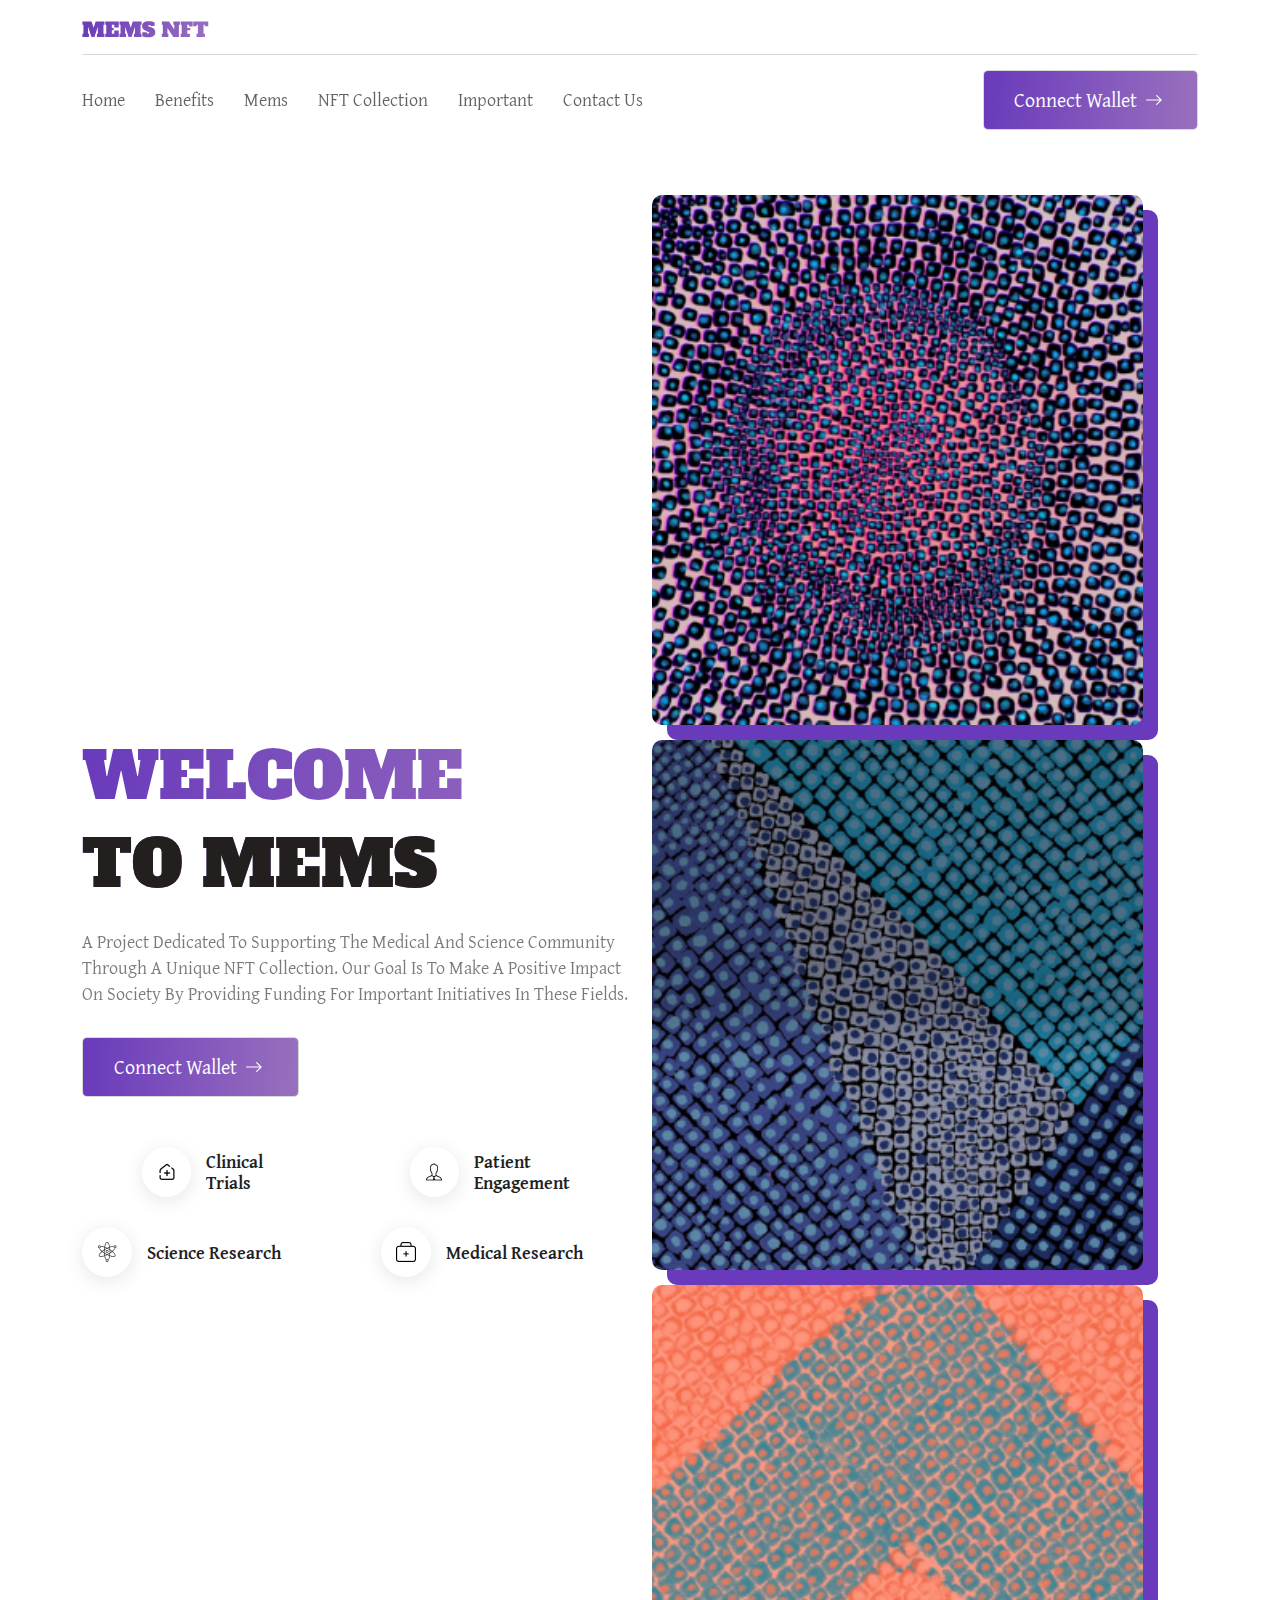
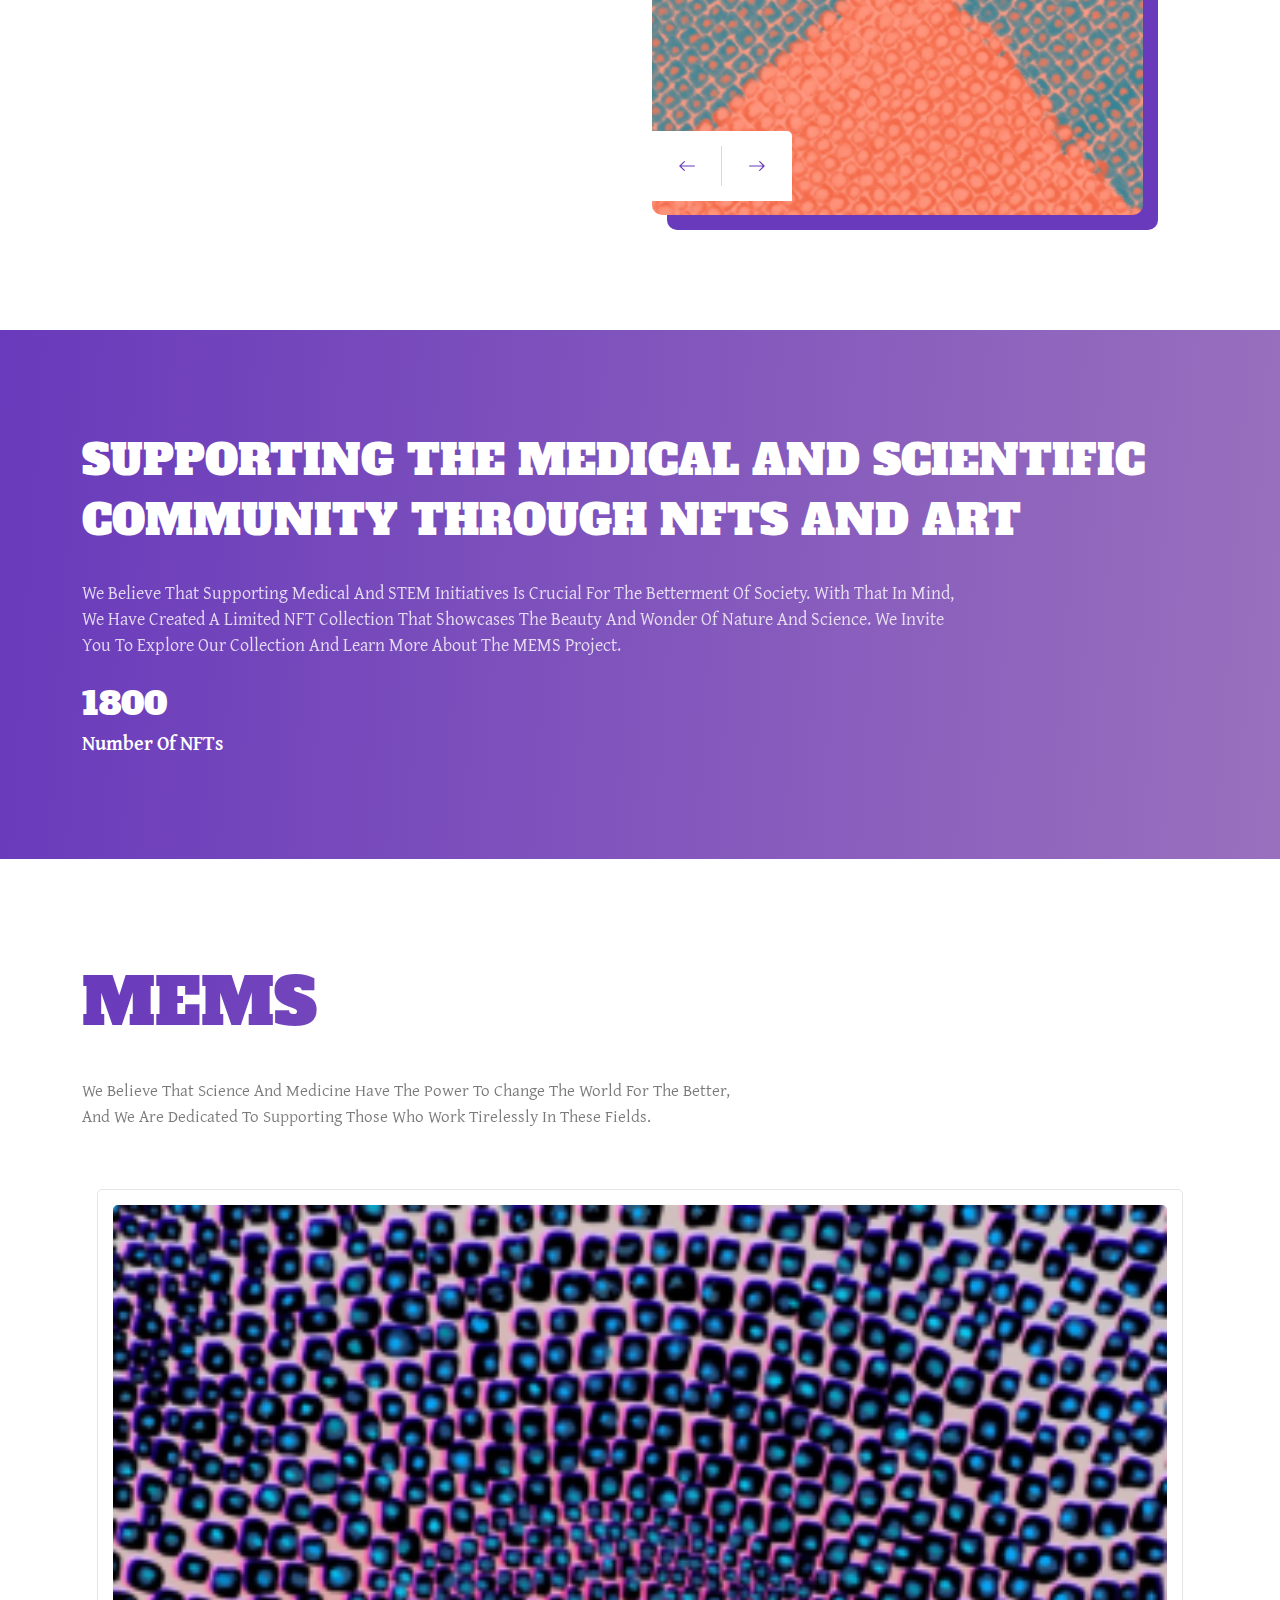
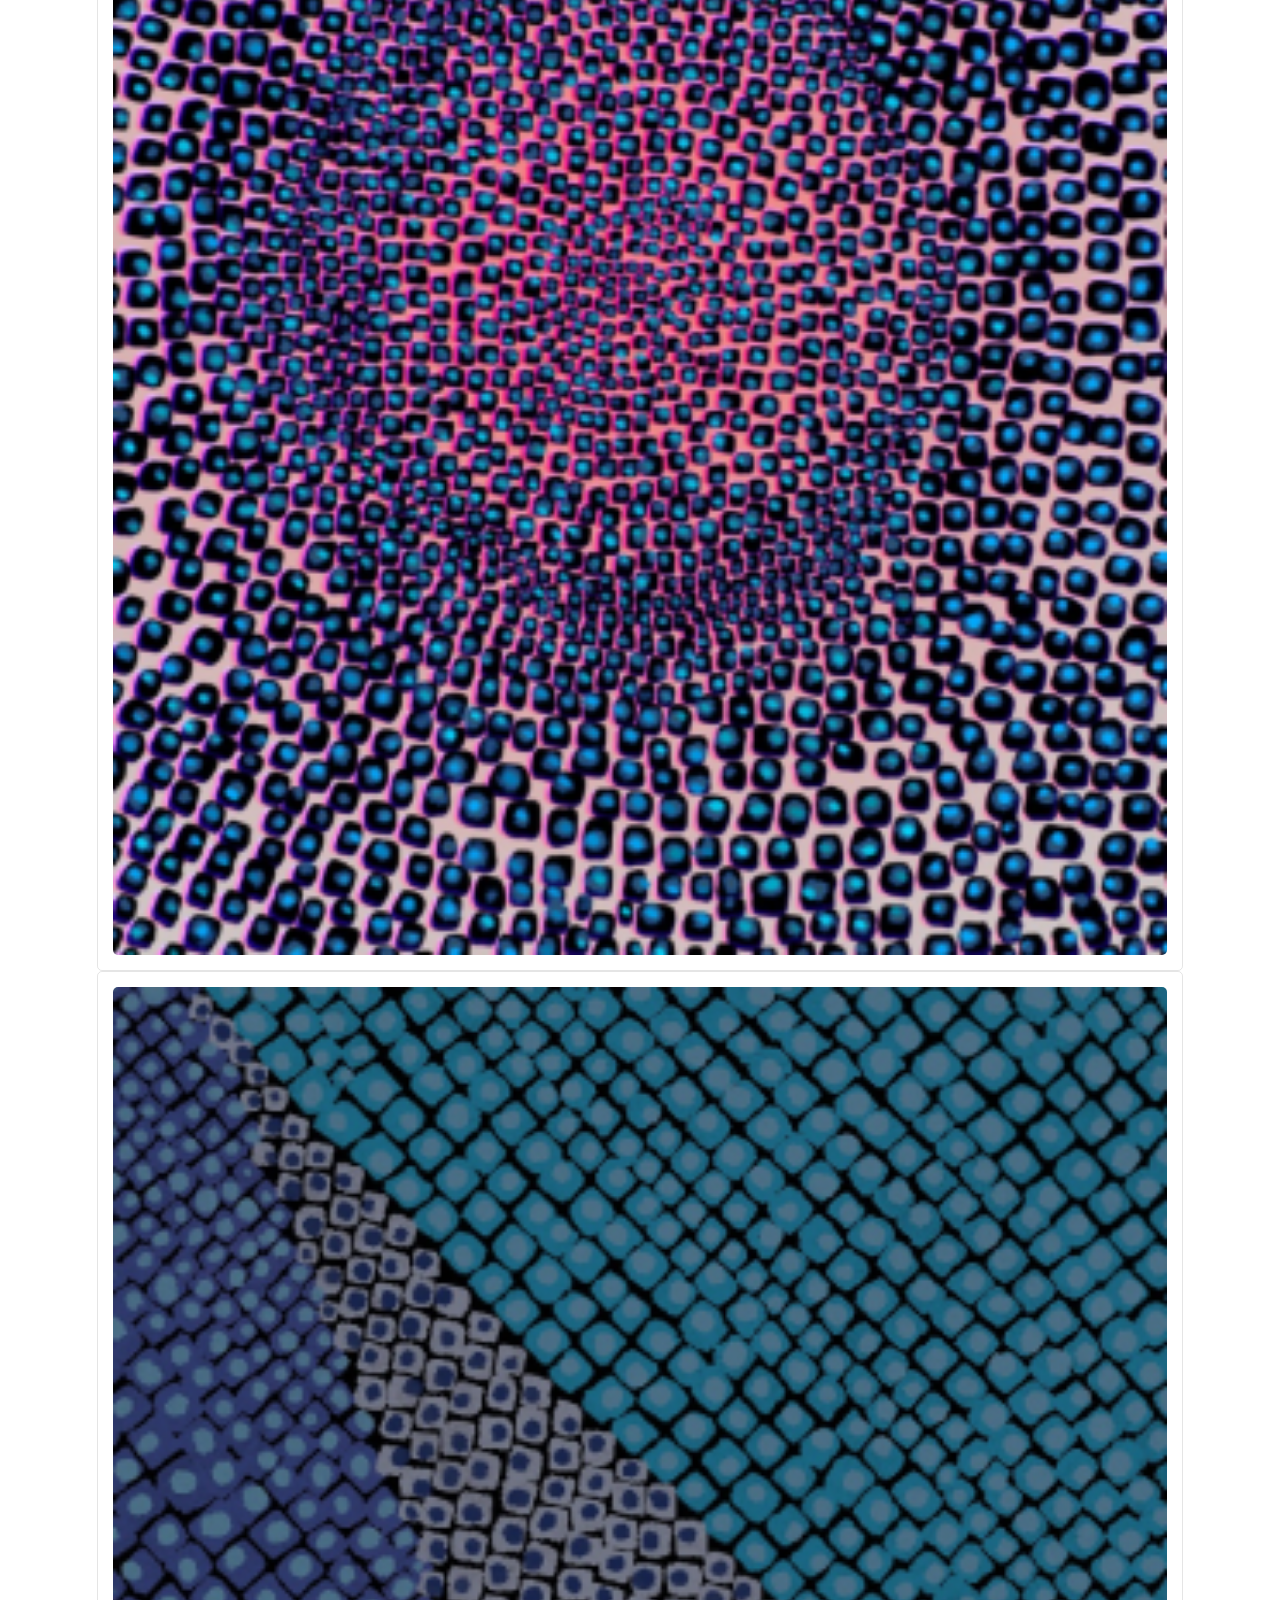
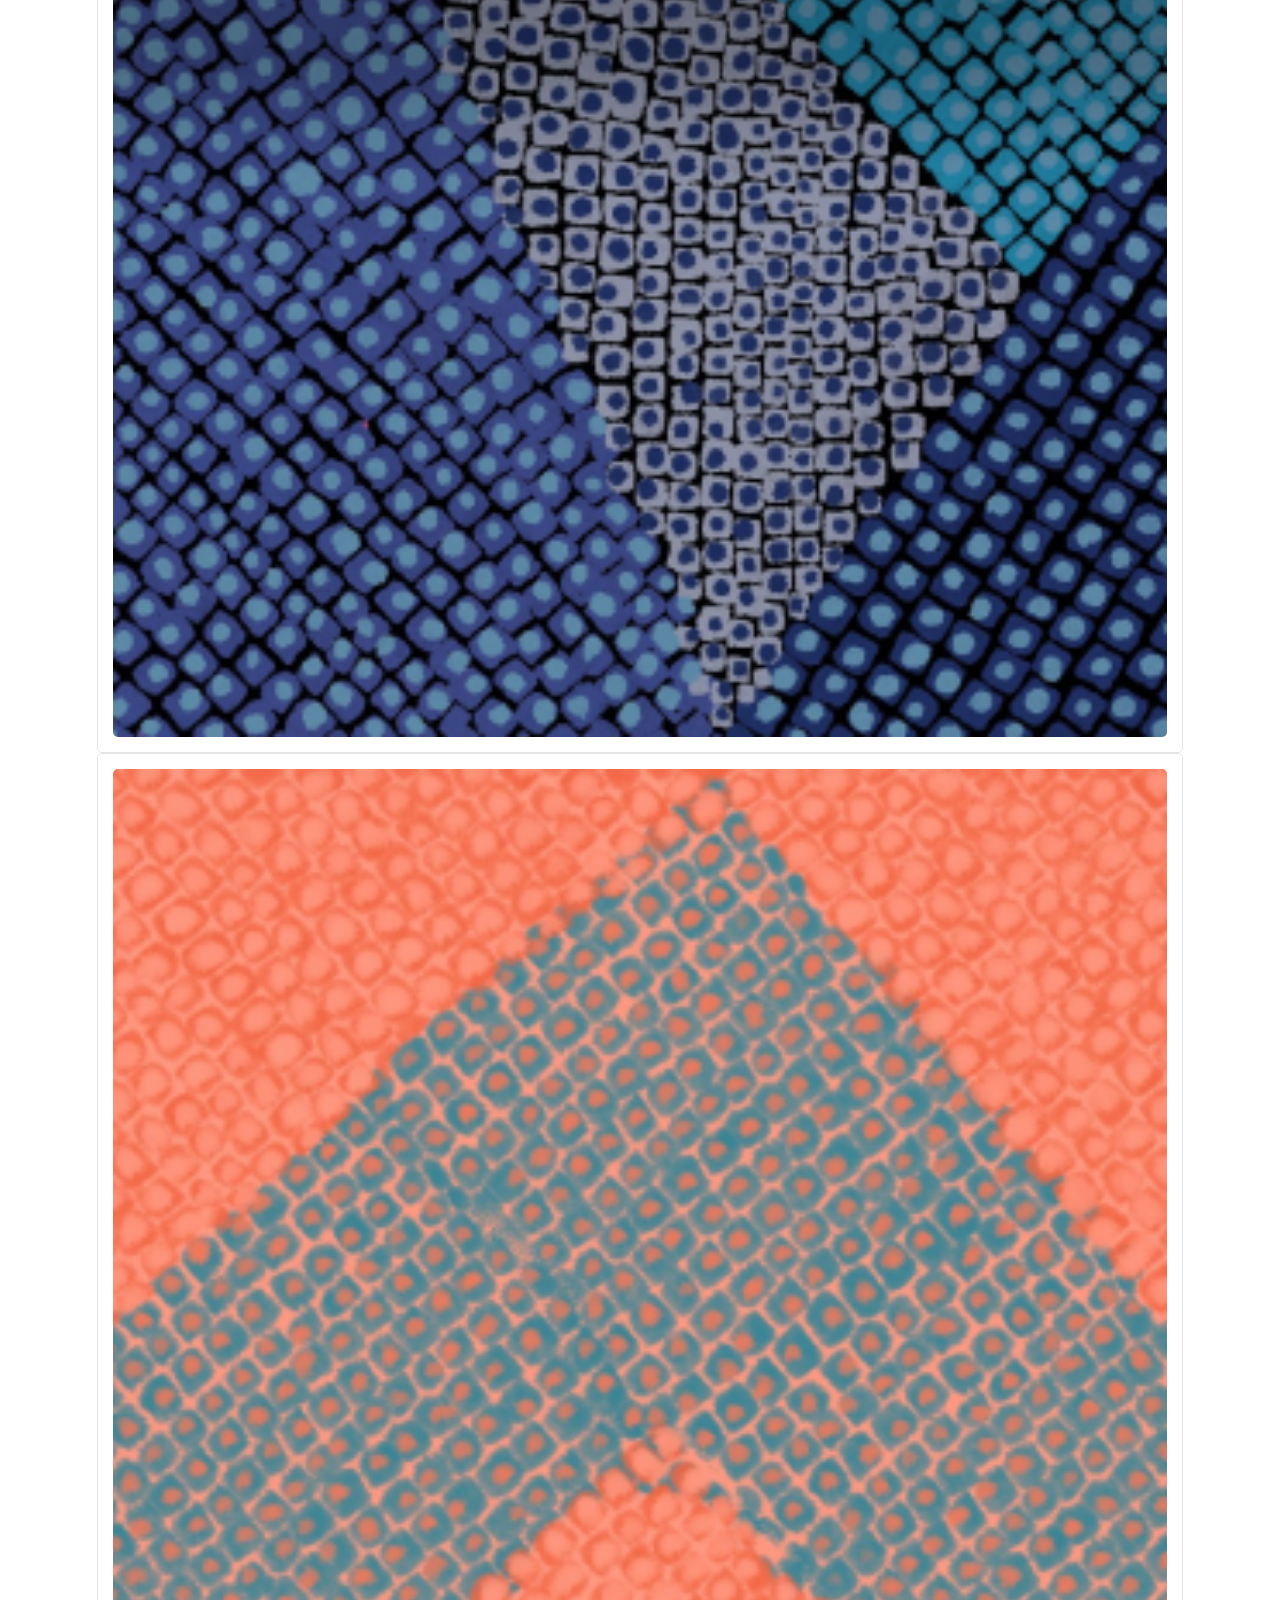
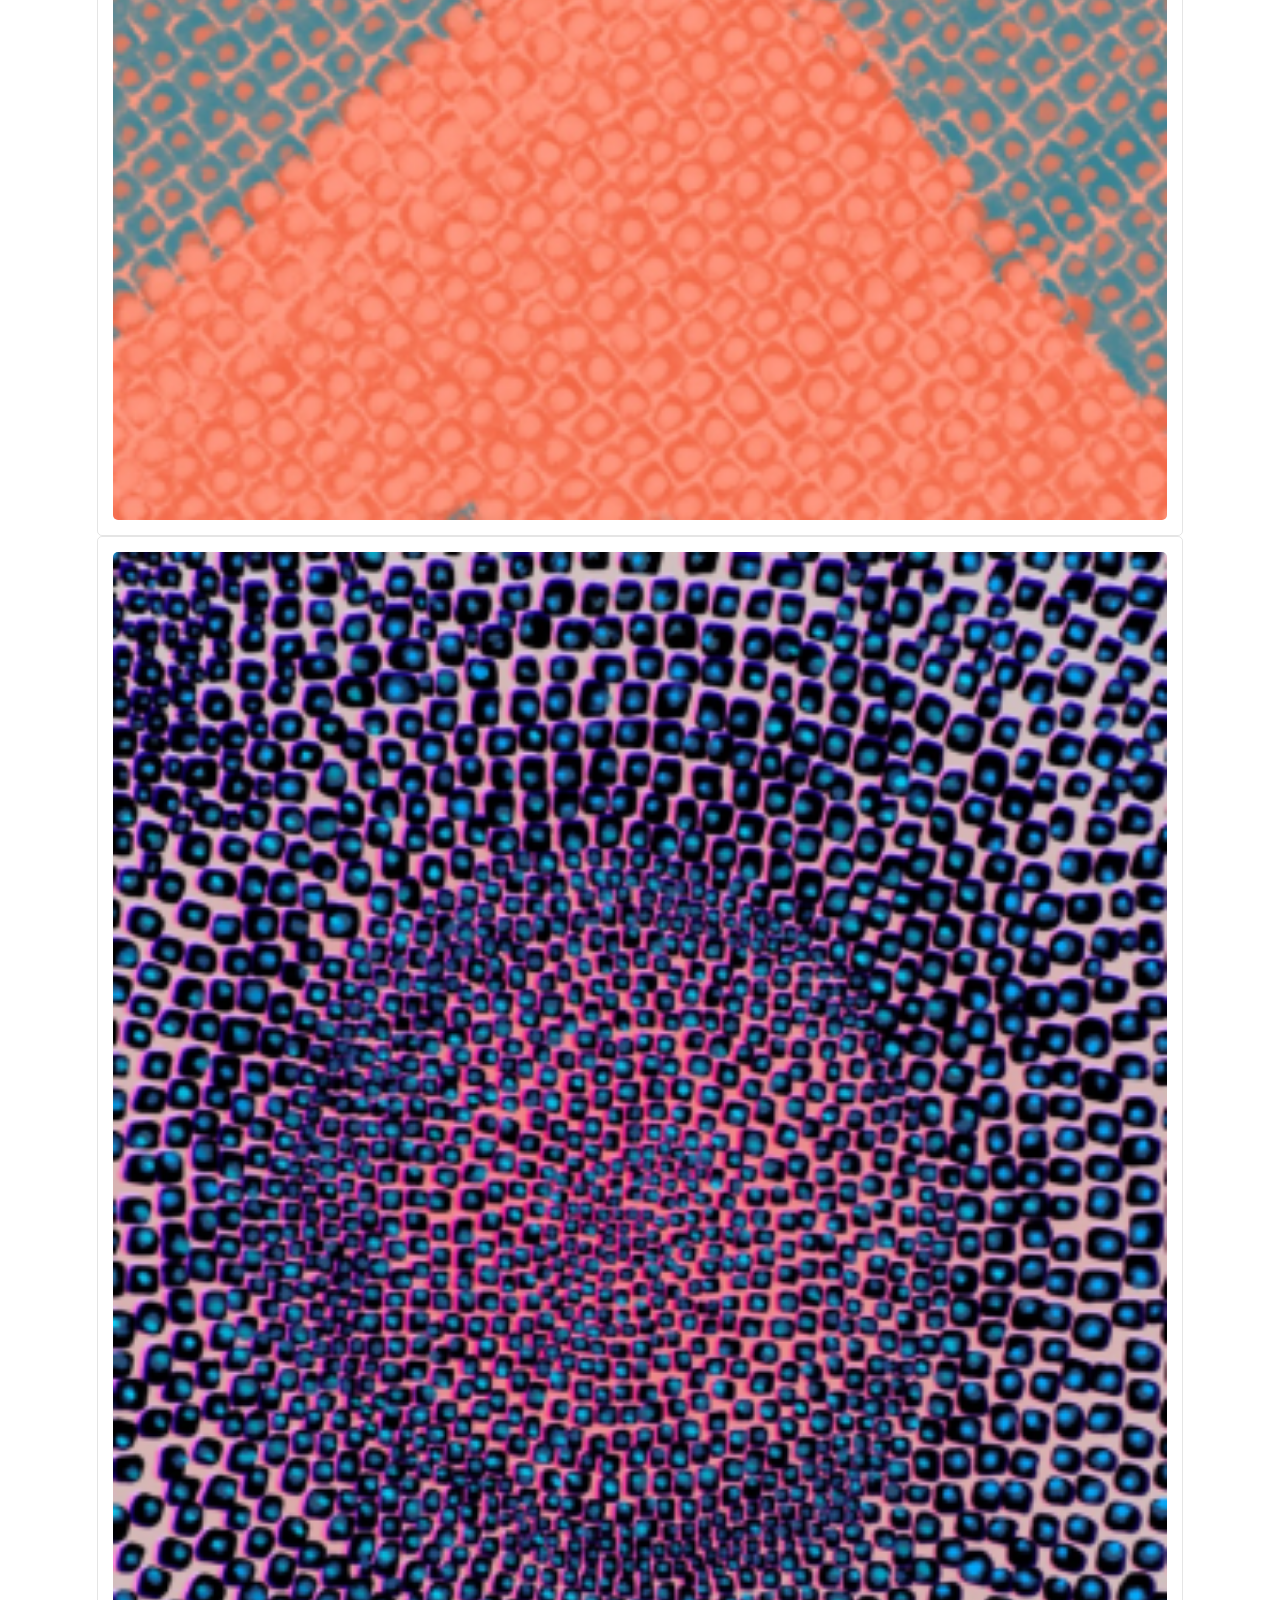
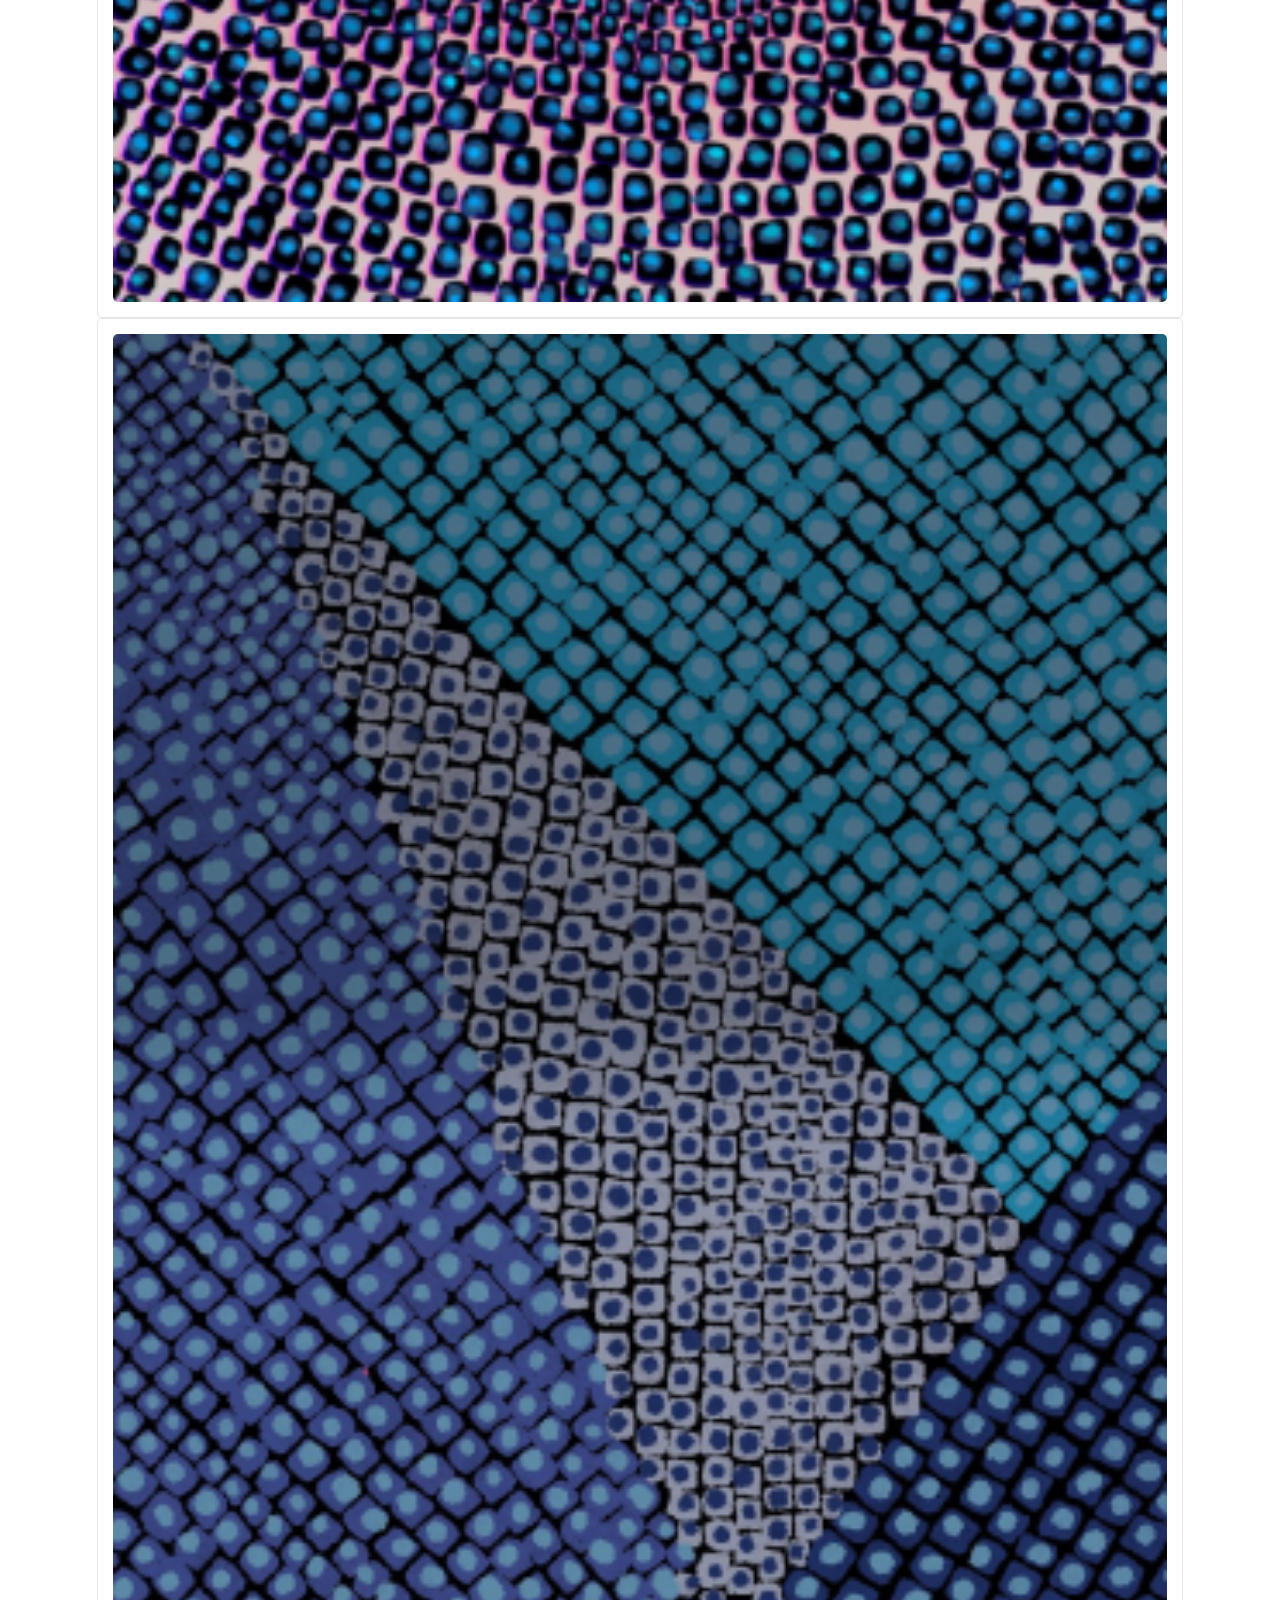
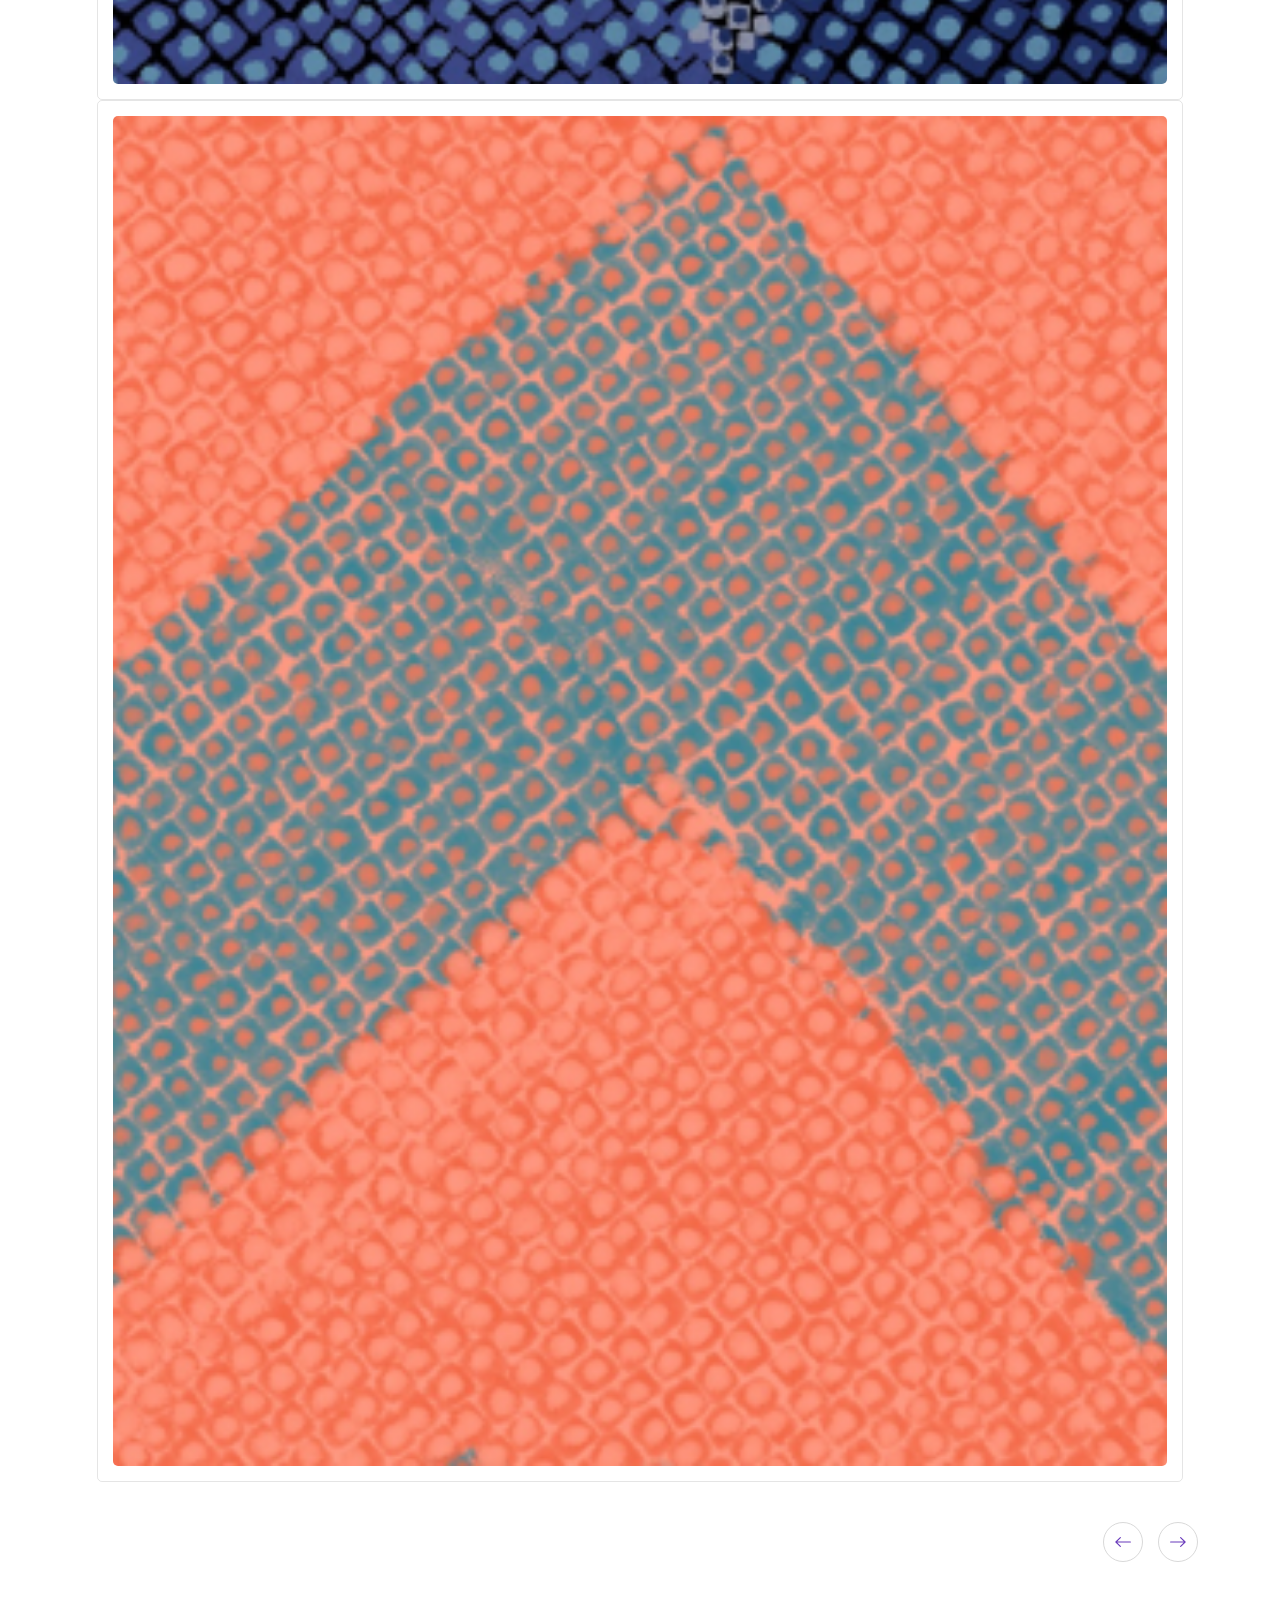
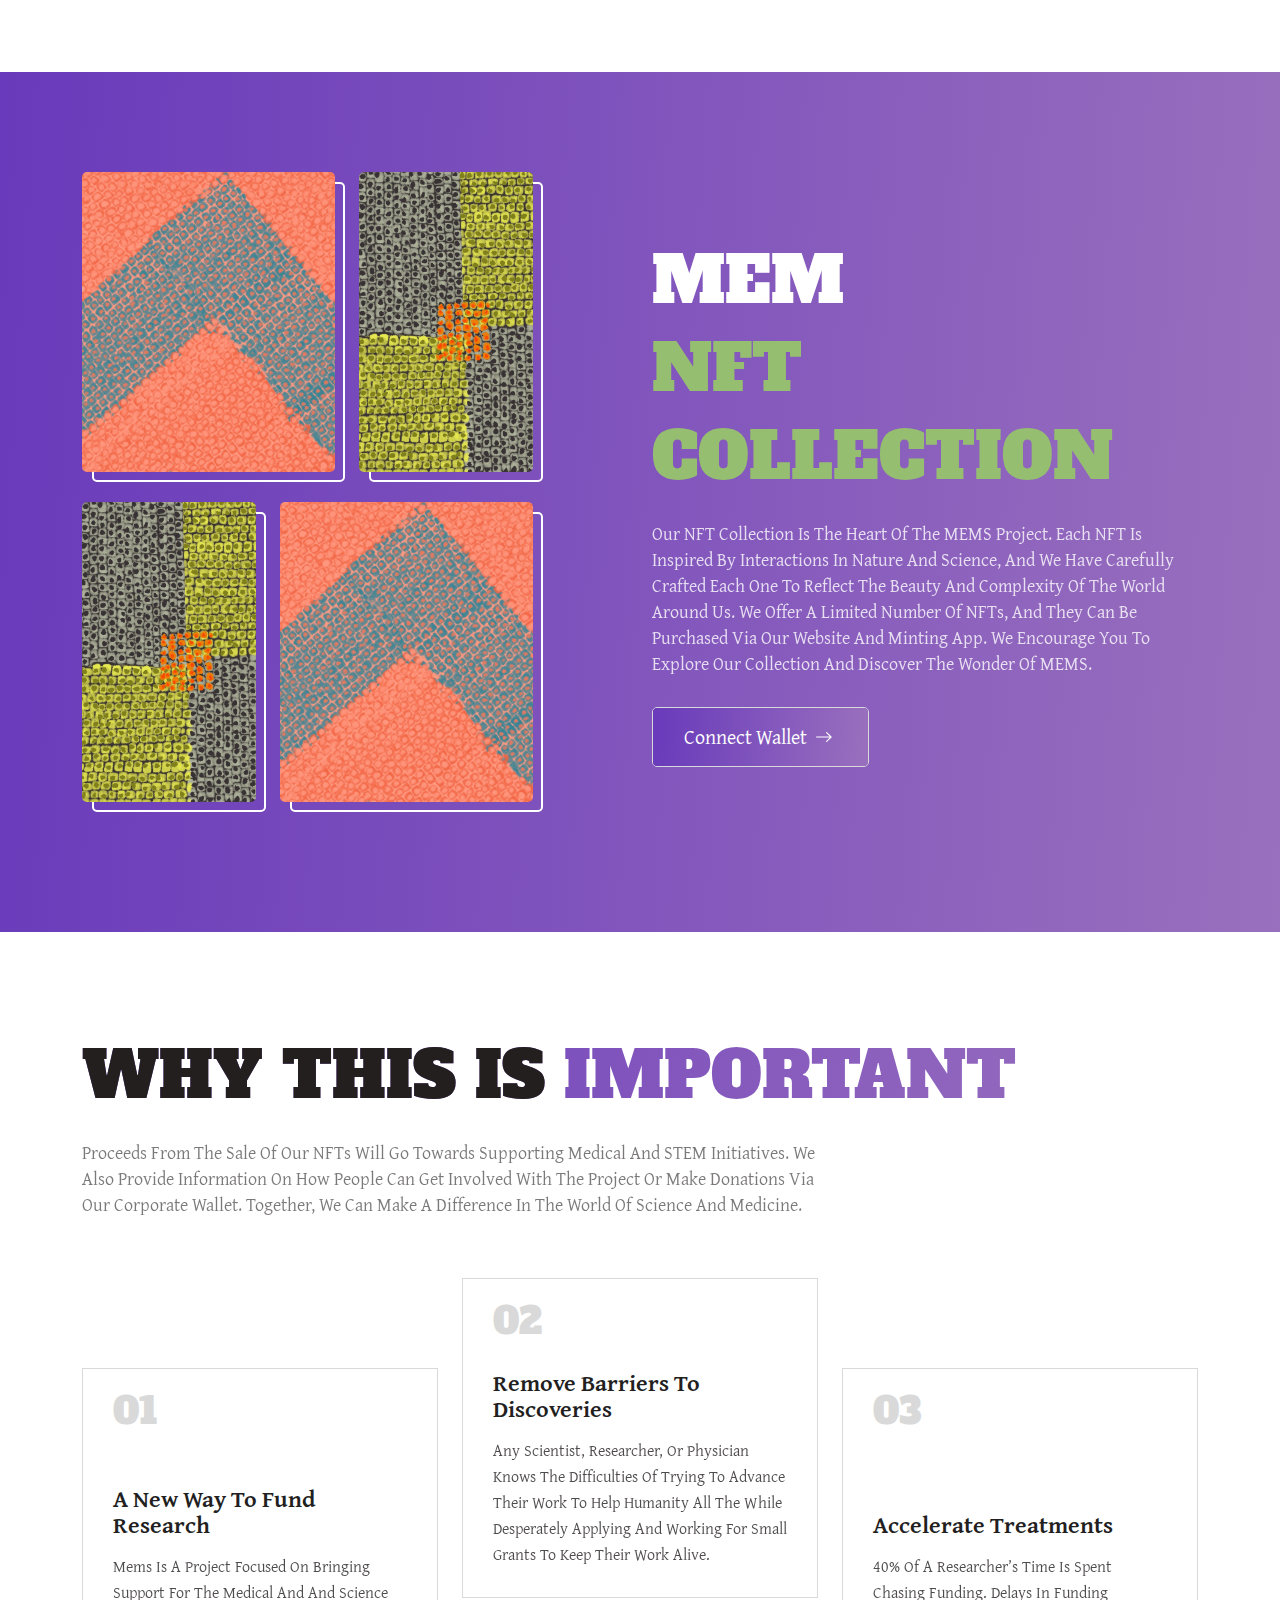
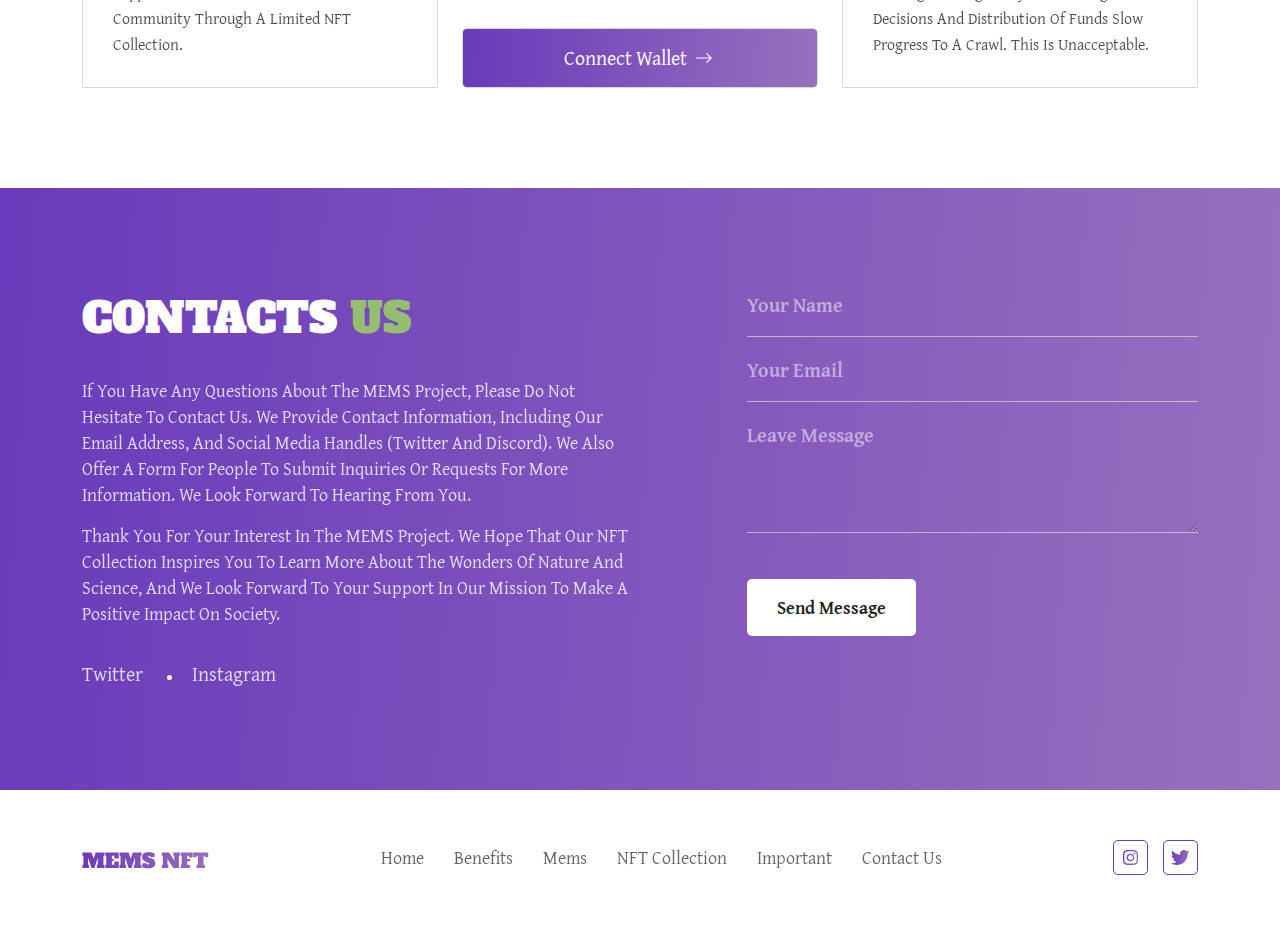
==== commit e347e748: "Fix bugs with Slick and Social icon" ====
--- a/index.html
+++ b/index.html
@@ -136,12 +136,12 @@
                         <!-- /.intro-carousel__slides -->
                         <div class="intro-carousel__nav">
                             <ul>
-                                <li class="first-carousel__prev" id="first-carousel__prev">
+                                <li class="intro-prev">
                                     <svg xmlns="http://www.w3.org/2000/svg" width="16" height="10" fill="none">
                                         <path fill="#693ABB" fill-rule="evenodd" d="M.044 5a.558.558 0 0 1 .558-.558h13.162L10.252.931a.559.559 0 0 1 .79-.79l4.465 4.464a.557.557 0 0 1 0 .79L11.042 9.86a.559.559 0 0 1-.79-.79l3.512-3.511H.602A.558.558 0 0 1 .044 5Z" clip-rule="evenodd"/>
                                     </svg>
                                 </li>
-                                <li class="first-carousel__next" id="first-carousel__next">
+                                <li class="intro-next">
                                     <svg xmlns="http://www.w3.org/2000/svg" width="16" height="10" fill="none">
                                         <path fill="#693ABB" fill-rule="evenodd" d="M.044 5a.558.558 0 0 1 .558-.558h13.162L10.252.931a.559.559 0 0 1 .79-.79l4.465 4.464a.557.557 0 0 1 0 .79L11.042 9.86a.559.559 0 0 1-.79-.79l3.512-3.511H.602A.558.558 0 0 1 .044 5Z" clip-rule="evenodd"/>
                                     </svg>
@@ -492,62 +492,5 @@
     <!-- Main JS -->
     <script src="js/main.js"></script>
 
-    <script>
-
-        function setProgress(index, $slider, $progressBar) {
-            let infinite = $slider.slick('slickGetOption', 'infinite');
-            let calc;
-            if (infinite == false) {
-                let slidesToShow = $slider.slick('slickGetOption', 'slidesToShow');
-                calc = ((index + slidesToShow) / ($slider.slick('getSlick').slideCount)) * 100;
-            } else {
-                calc = ((index + 1) / ($slider.slick('getSlick').slideCount)) * 100;
-            }
-
-            $progressBar.css('background-size', `${calc}% 100%`).attr('aria-valuenow', calc);
-        }
-
-        let initStatusSliderMems = false;
-        $('.mems-carousel').each(function () {
-            let sliderSlick = $(this),
-                sliderNav = sliderSlick.next('.mems-carousel__nav'),
-                progressBar = sliderNav.find('.progress-bar-mems');
-
-            function initCallback() {
-                initStatusSliderMems = true;
-
-                setTimeout(function () {
-                    setProgress(0, sliderSlick, progressBar);
-                }, 300);
-            }
-
-            sliderSlick.slick({
-                initialize: initCallback(),
-                infinite: true,
-                slidesToShow: 3,
-                slidesToScroll: 3,
-                centerMode: true,
-                prevArrow: $('.arrows-mems__prev'),
-                nextArrow: $('.arrows-mems__next')
-            });
-
-            // Project main page slick start
-            sliderSlick.on('beforeChange', function (event, slick, currentSlide, nextSlide) {
-                setProgress(nextSlide, sliderSlick, progressBar);
-            });
-        });
-
-        $('.intro-carousel__slides').slick({
-            infinite: false,
-            slidesToShow: 2,
-            slidesToScroll: 1,
-            centerMode: false,
-            arrows: false,
-            prevArrow: $('#intro-carousel__prev'),
-            nextArrow: $('#intro-carousel__next')
-        });
-        
-    </script>
-
 </body>
 </html>--- a/scss/main.css
+++ b/scss/main.css
@@ -40,6 +40,8 @@
 }
 .fill-btn span svg {
   position: absolute;
+  top: 50%;
+  transform: translateY(-50%);
   right: 5px;
   transition: all 0.3s ease-out;
 }
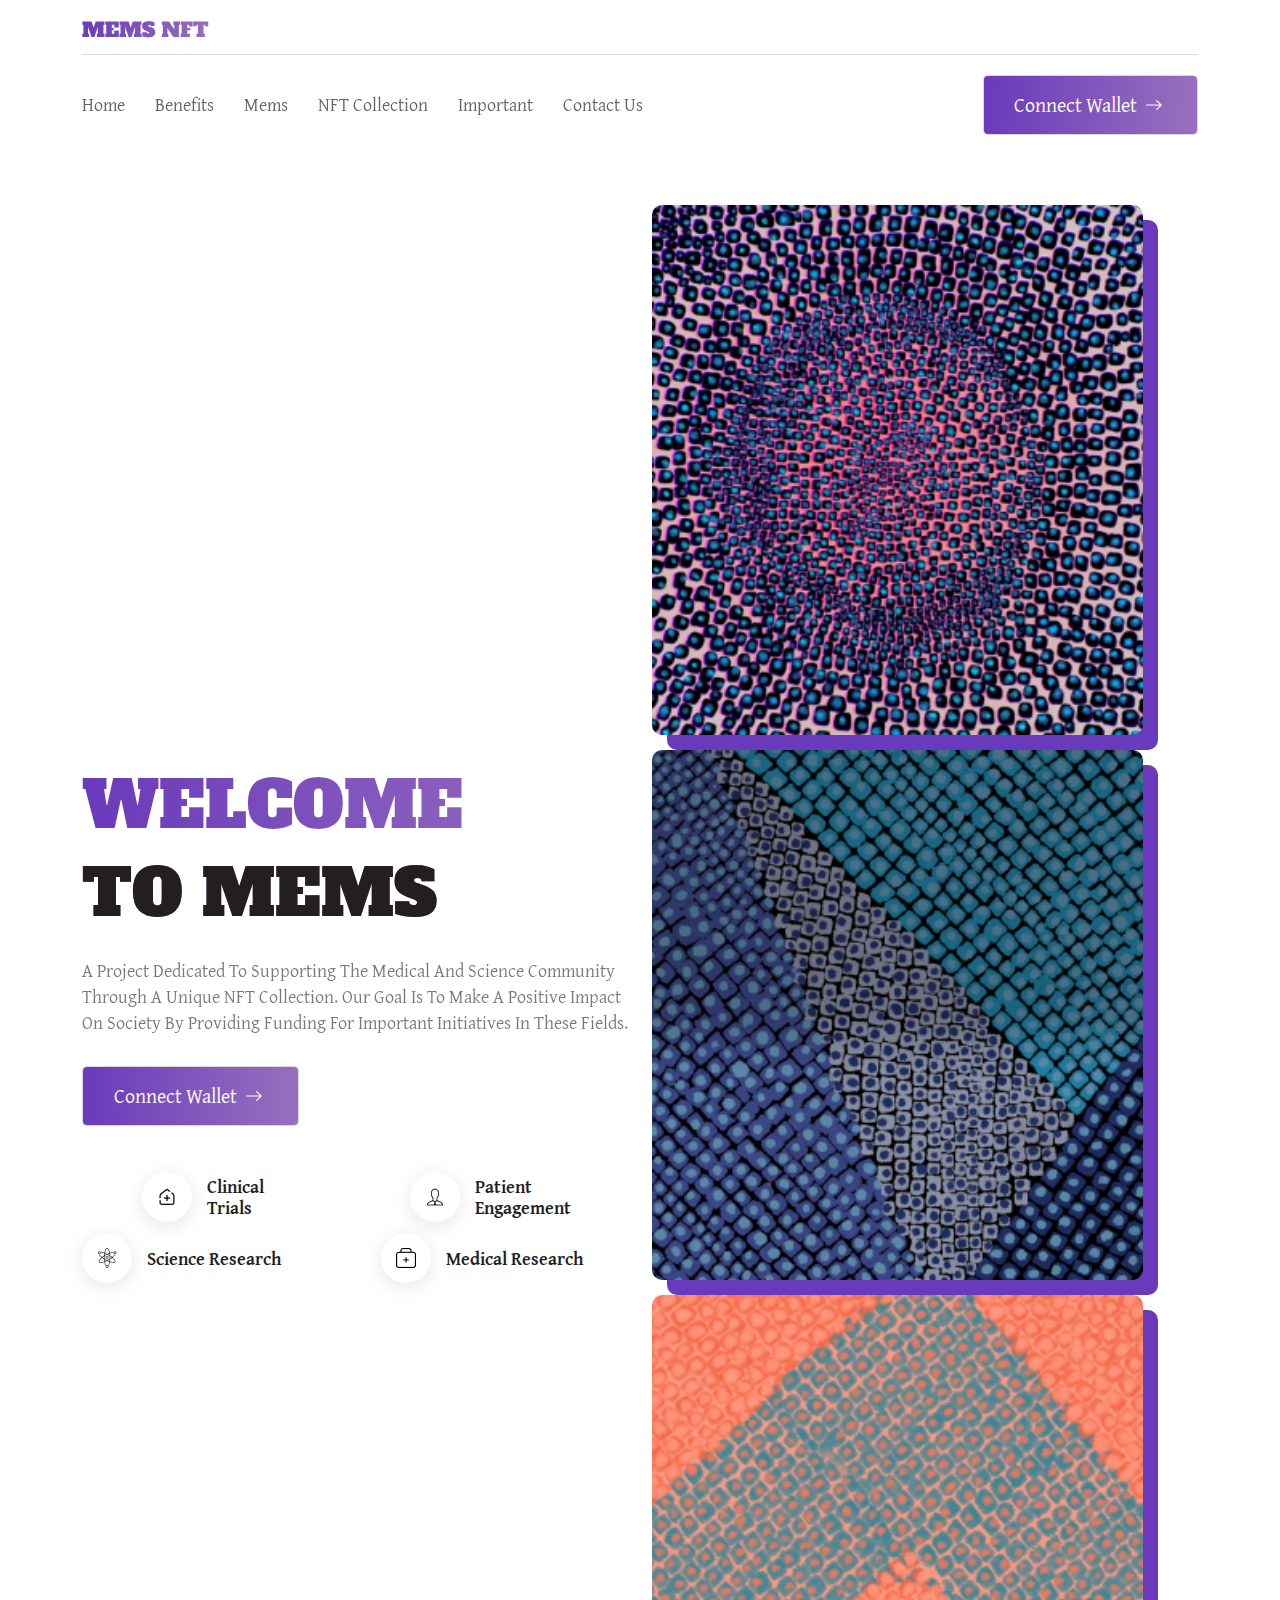
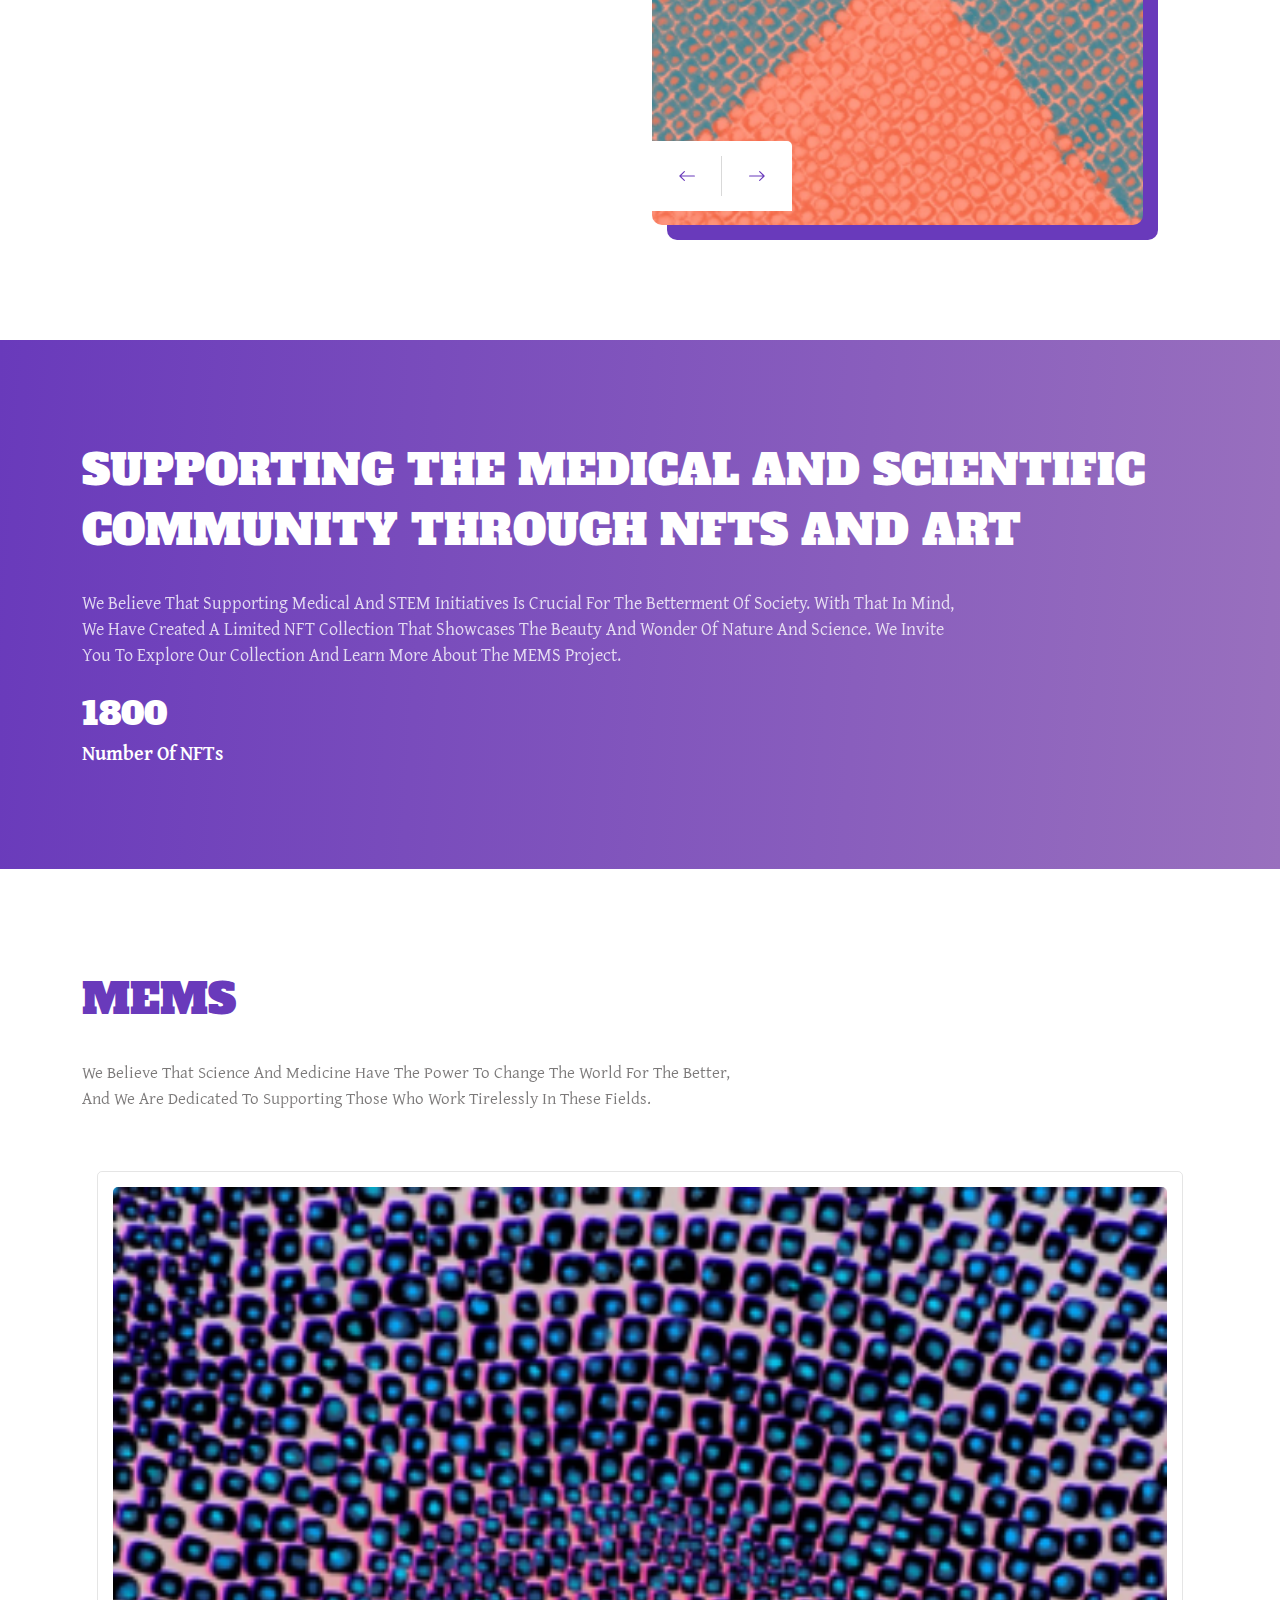
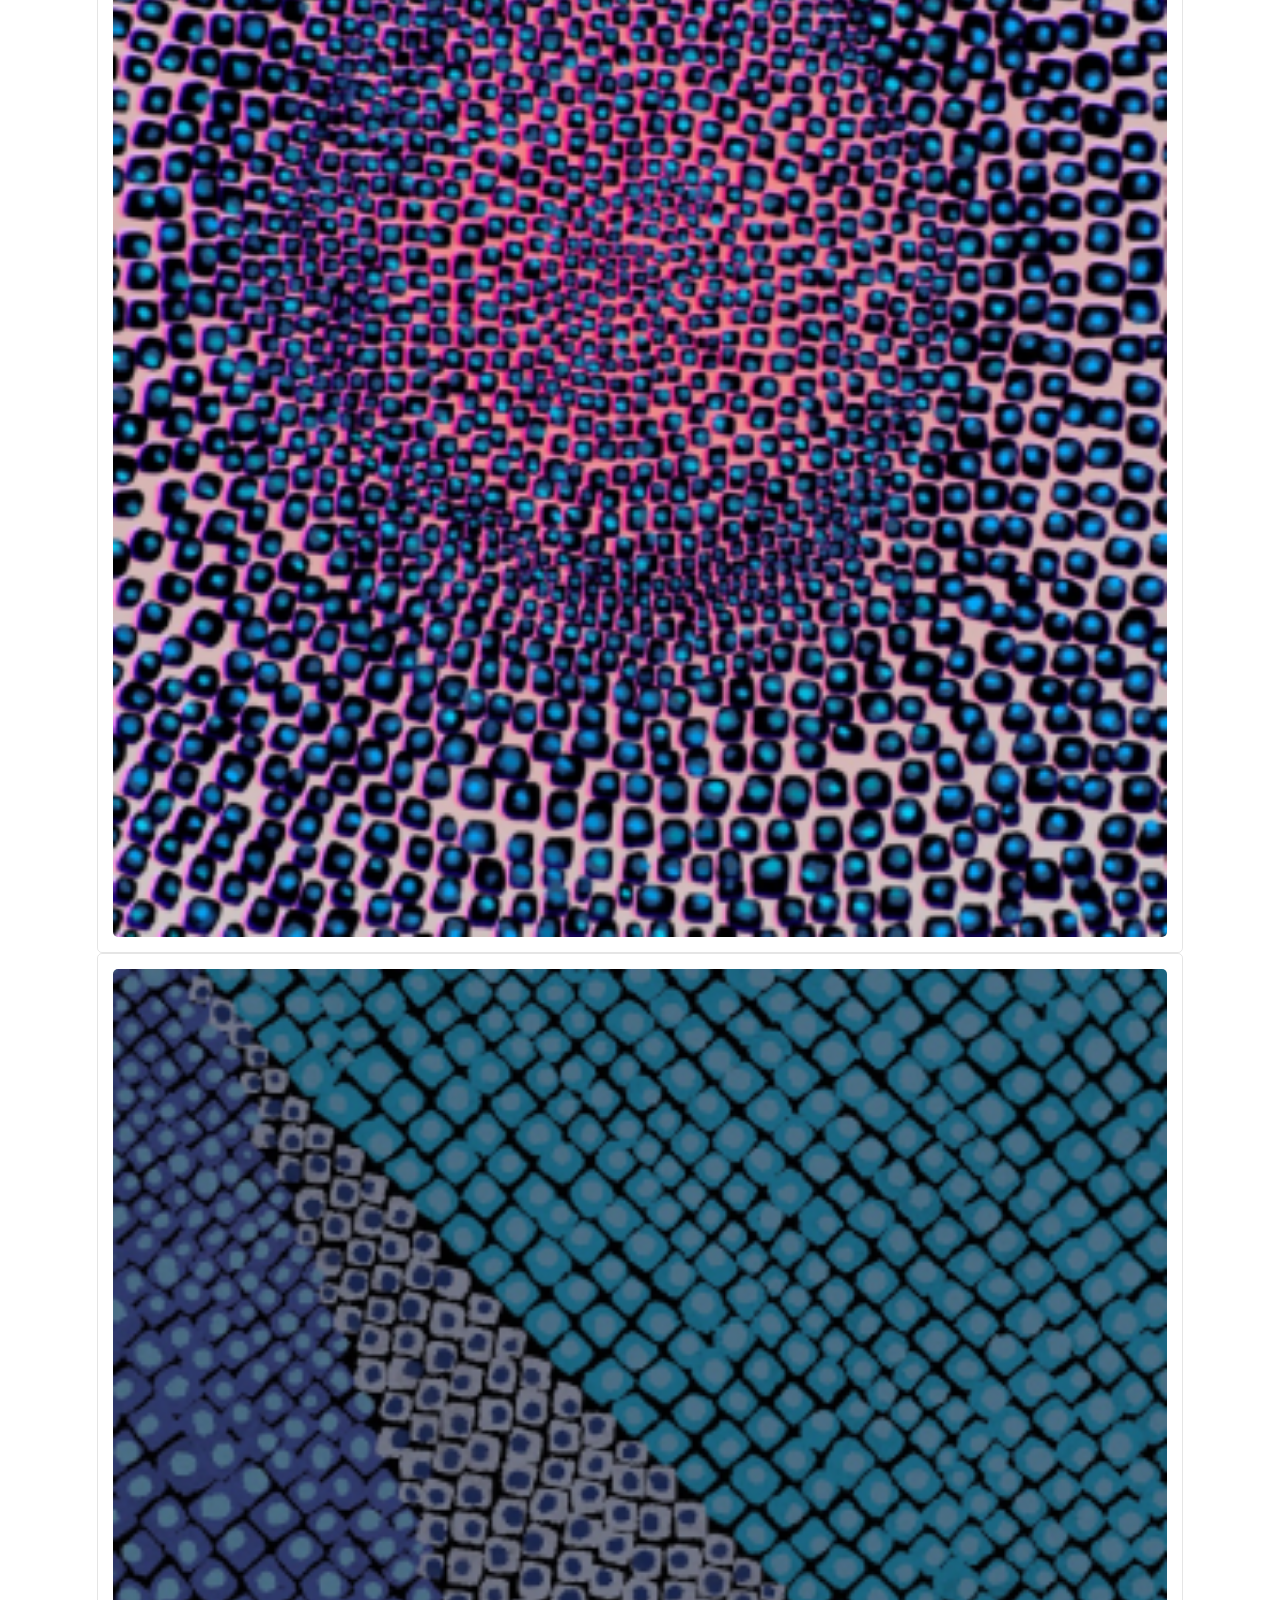
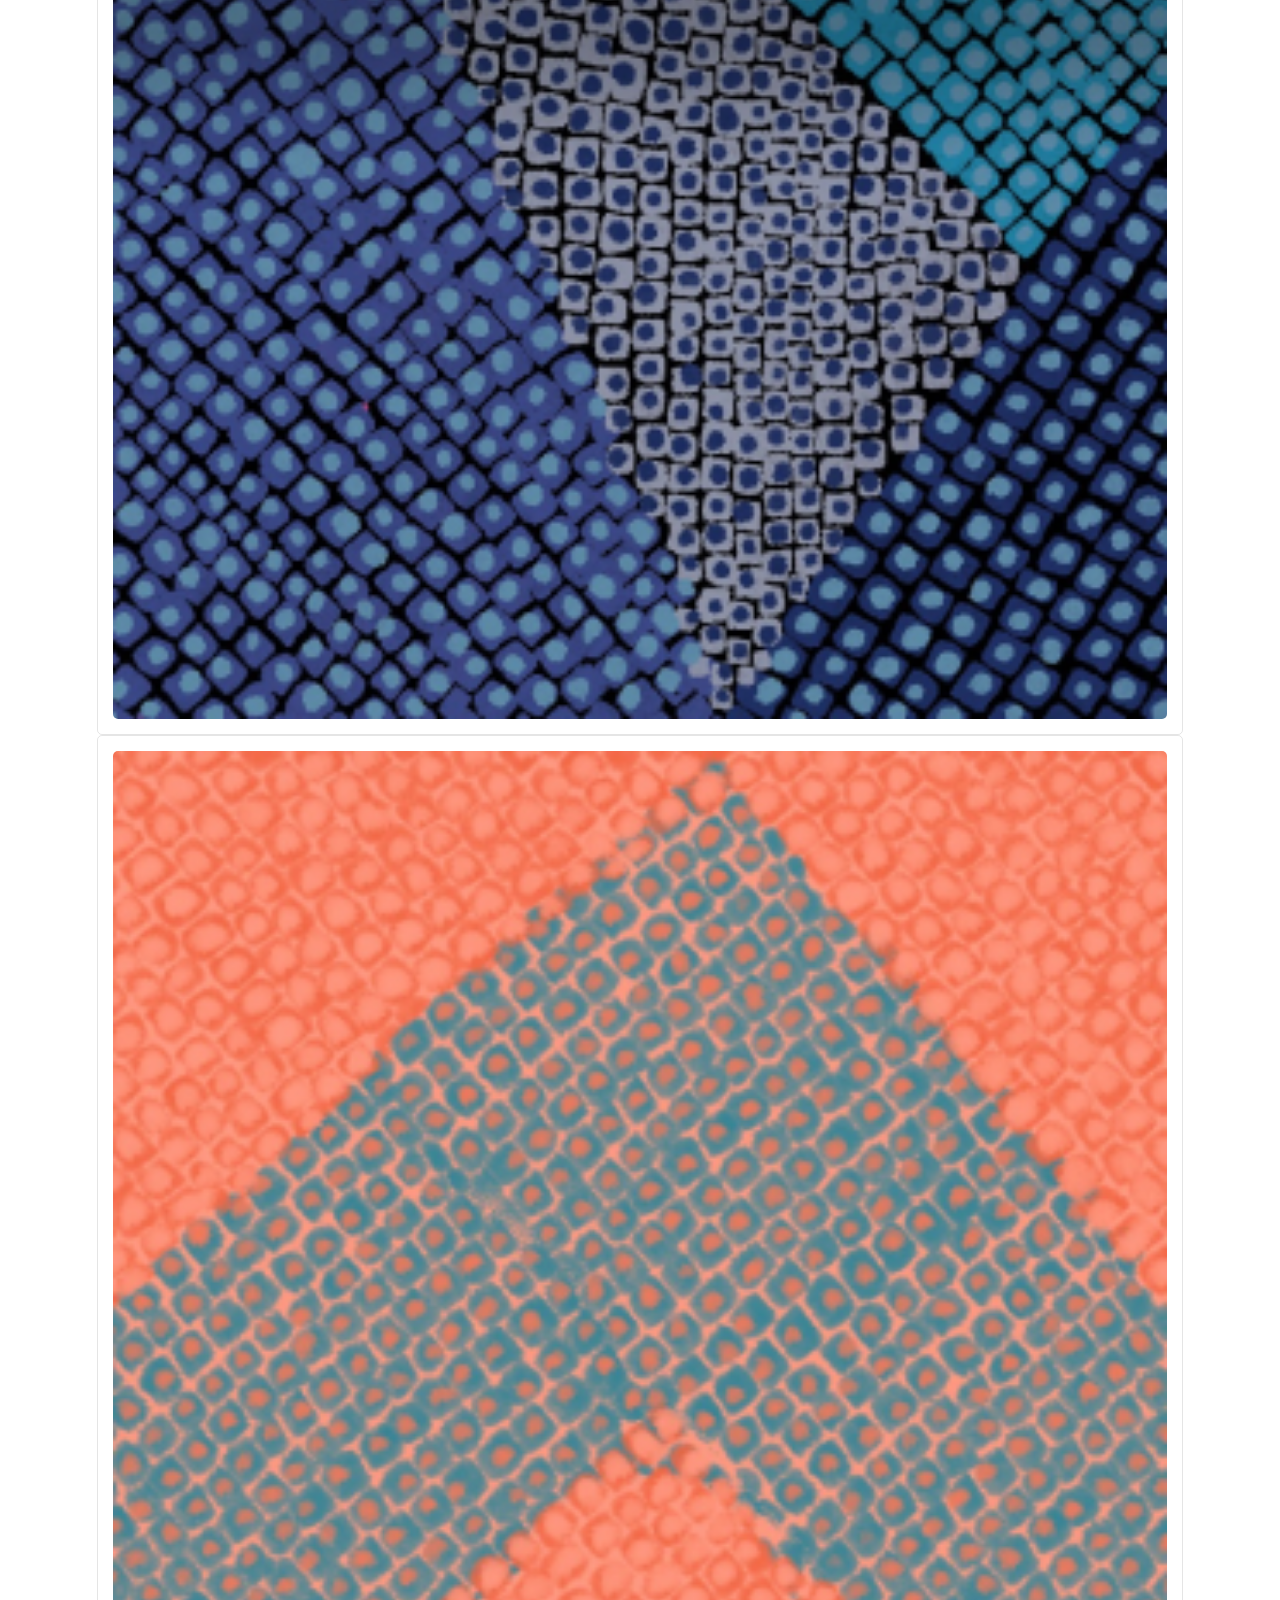
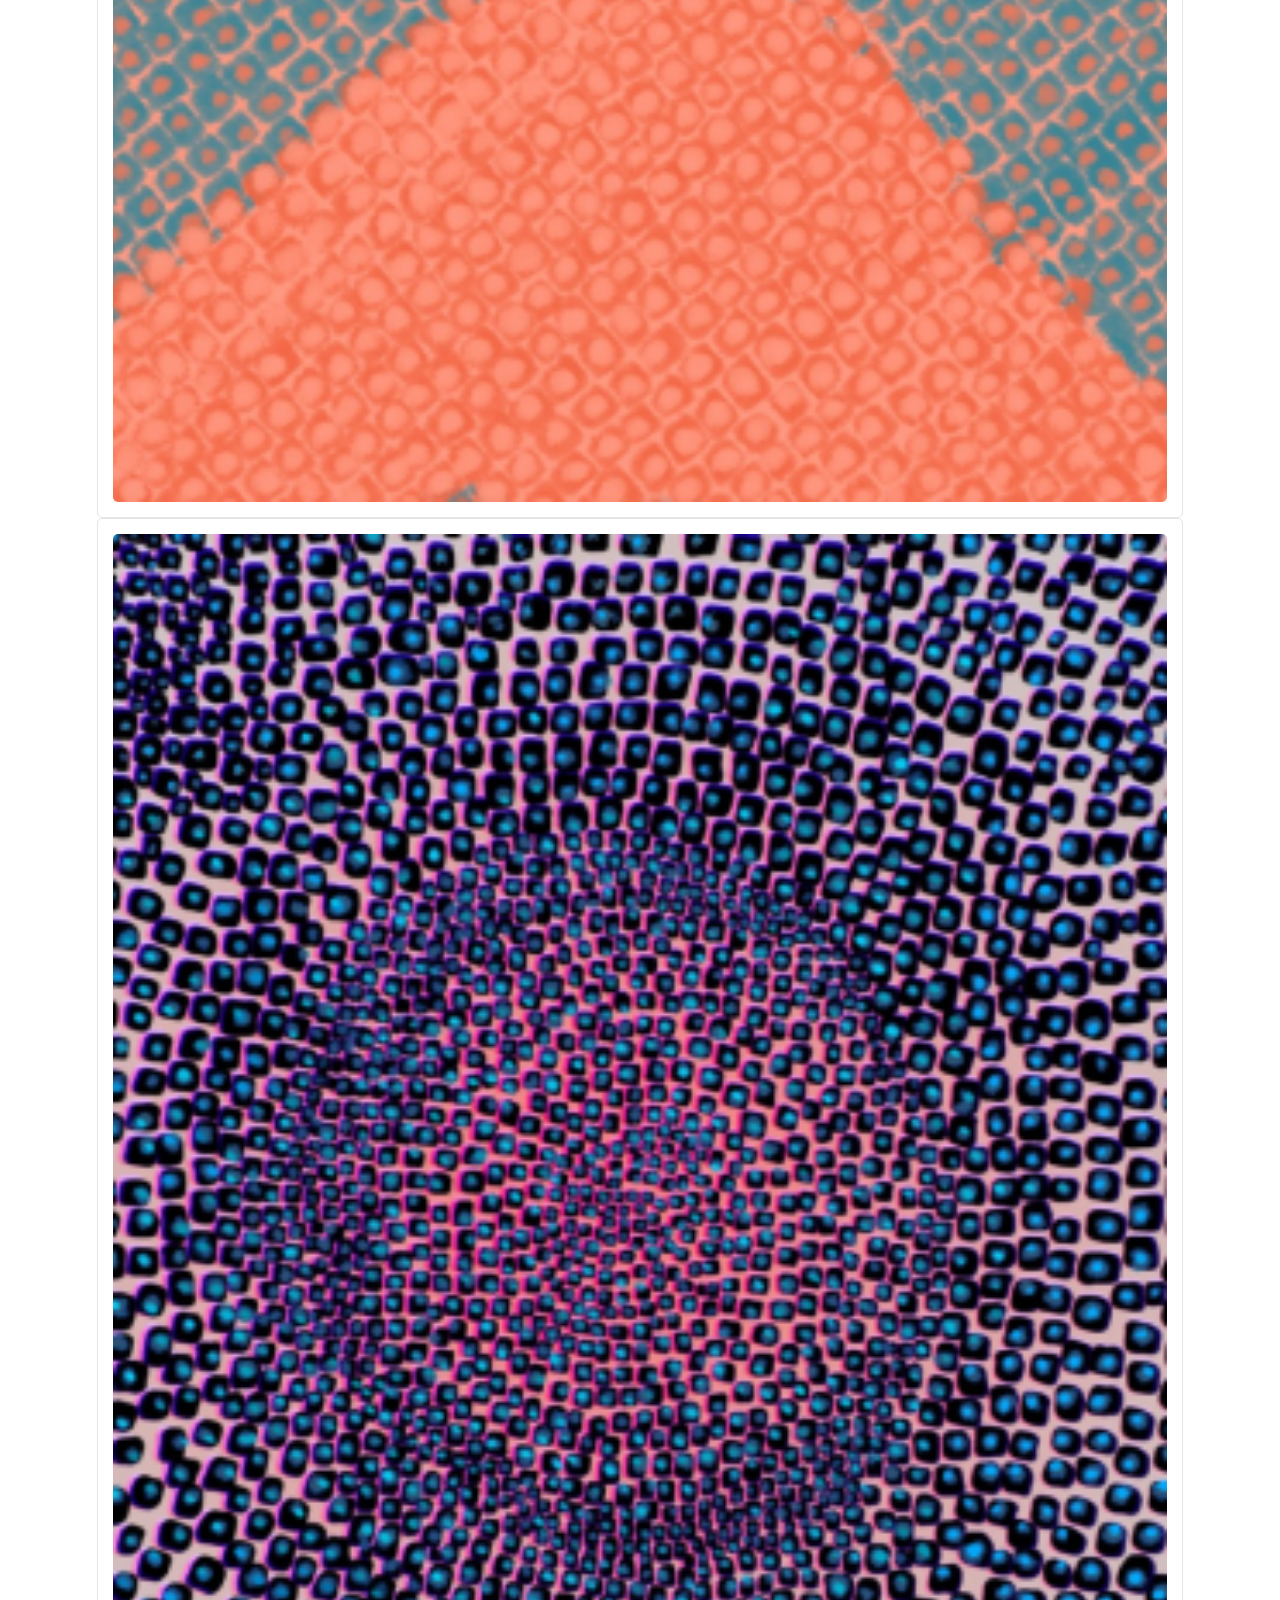
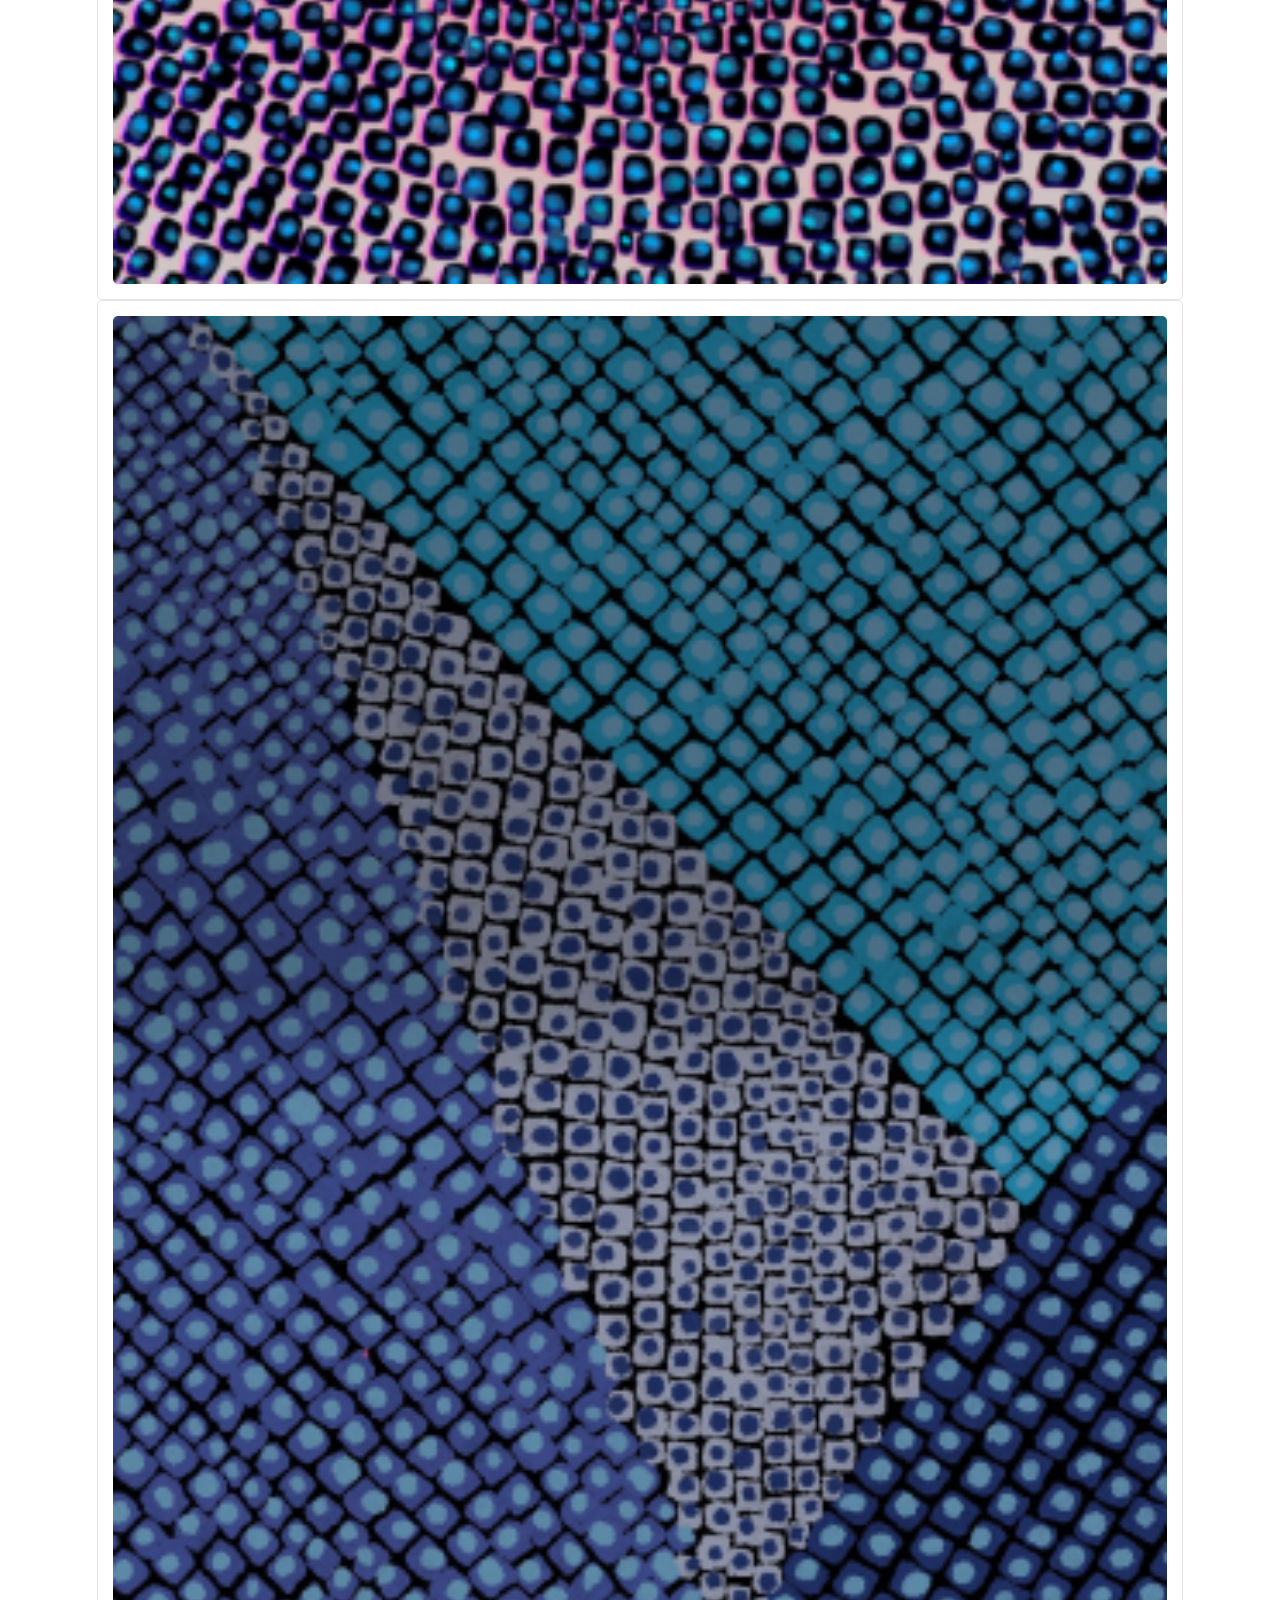
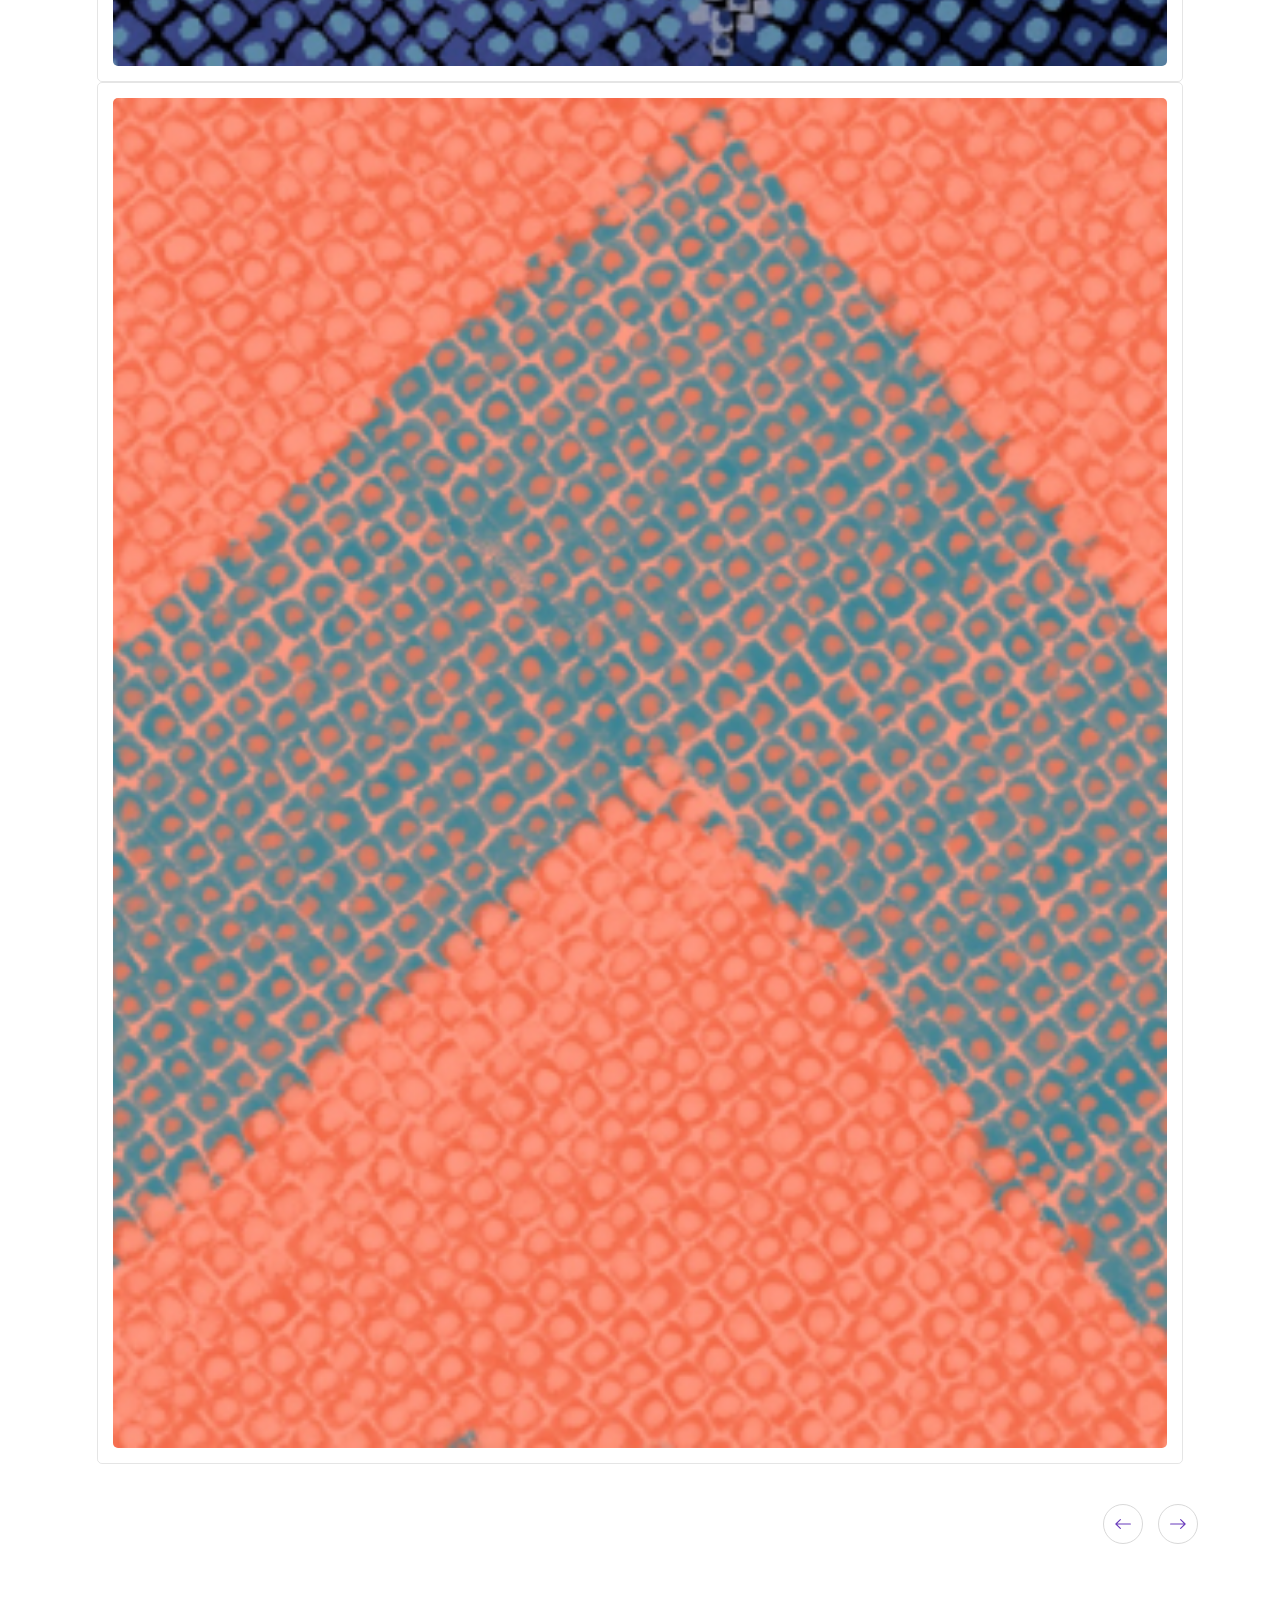
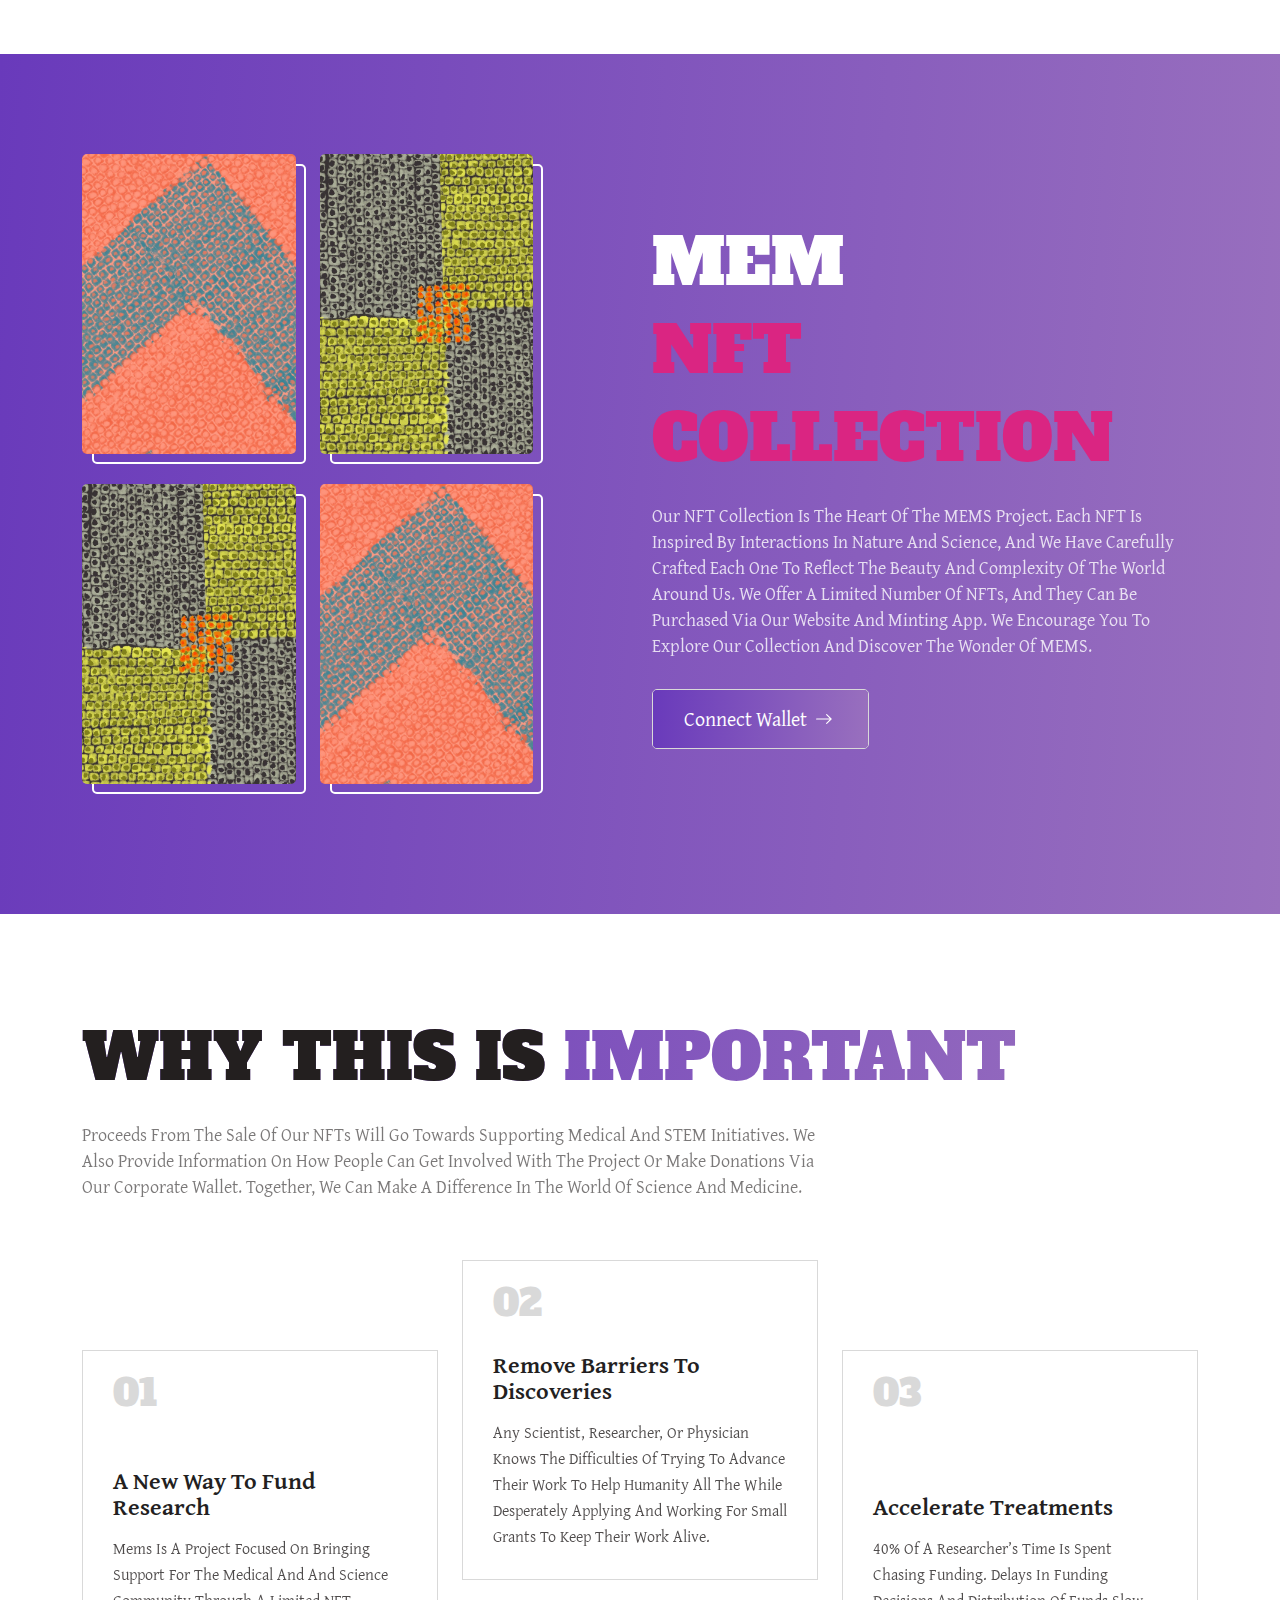
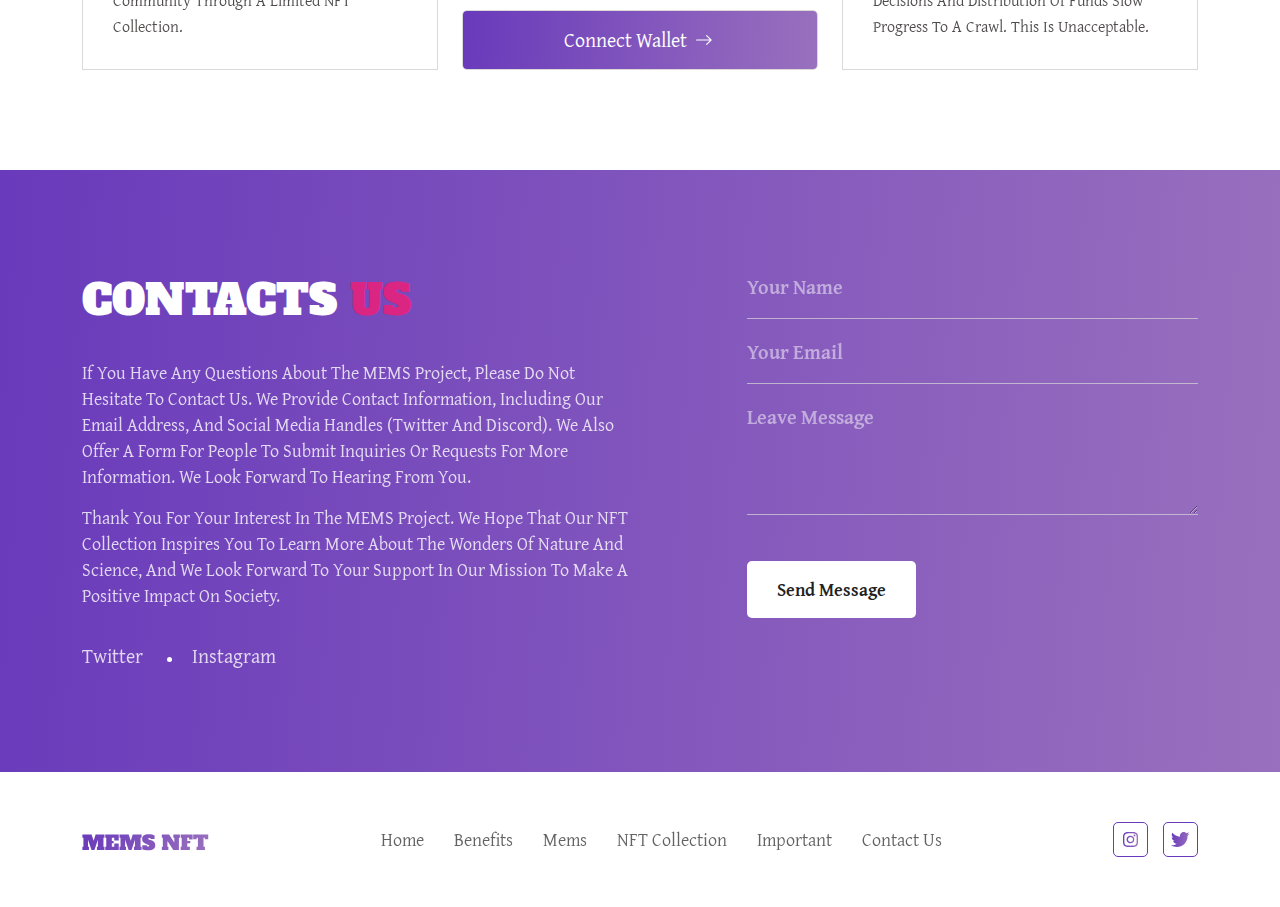
==== commit 6f29a30a: "Add mobile version" ====
--- a/index.html
+++ b/index.html
@@ -23,20 +23,6 @@
                 <a href="#">
                     <img src="img/logo.svg" alt="Logo">
                 </a>
-            </div>
-            <!-- /.header-top -->
-            <div class="header-bottom">
-                <nav class="header-bottom__nav">
-                    <ul>
-                        <li><a href="#">Home</a></li>
-                        <li><a href="#">Benefits</a></li>
-                        <li><a href="#">Mems</a></li>
-                        <li><a href="#">NFT Collection</a></li>
-                        <li><a href="#">Important</a></li>
-                        <li><a href="#">Contact Us</a></li>
-                    </ul>
-                </nav>
-                <!-- /.header-bottom__nav -->
                 <a href="#" class="fill-btn">
                     <span>
                         Connect Wallet
@@ -46,6 +32,35 @@
                     </span>
                 </a>
                 <!-- /.fill-btn -->
+            </div>
+            <!-- /.header-top -->
+            <div class="header-bottom">
+                <div class="container">
+                    <div class="header-bottom__row">
+                        <nav class="header-bottom__nav">
+                            <ul>
+                                <li><a href="#">Home</a></li>
+                                <li><a href="#">Benefits</a></li>
+                                <li><a href="#">Mems</a></li>
+                                <li><a href="#">NFT Collection</a></li>
+                                <li><a href="#">Important</a></li>
+                                <li><a href="#">Contact Us</a></li>
+                            </ul>
+                        </nav>
+                        <!-- /.header-bottom__nav -->
+                        <a href="#" class="fill-btn">
+                            <span>
+                                Connect Wallet
+                                <svg xmlns="http://www.w3.org/2000/svg" width="16" height="10" fill="none">
+                                    <path fill="#fff" fill-rule="evenodd" d="M.044 5a.558.558 0 0 1 .558-.558h13.162L10.252.931a.559.559 0 0 1 .79-.79l4.465 4.464a.557.557 0 0 1 0 .79L11.042 9.86a.559.559 0 0 1-.79-.79l3.512-3.511H.602A.558.558 0 0 1 .044 5Z" clip-rule="evenodd"/>
+                                </svg>
+                            </span>
+                        </a>
+                        <!-- /.fill-btn -->
+                    </div>
+                    <!-- /.header-bottom__row -->
+                </div>
+                <!-- /.container -->
             </div>
             <!-- /.header-bottom -->
         </div>
@@ -186,8 +201,8 @@
 
     <section class="mems">
         <div class="container">
-            <h2 class="big-title">MEMS</h2>
-            <!-- /.big-title -->
+            <h2 class="section-title">MEMS</h2>
+            <!-- /.section-title -->
             <p>
                 We believe that science and medicine have the power to change the world for the better, and we are dedicated to supporting those who work tirelessly in these fields.
             </p>
@@ -256,47 +271,47 @@
     <section class="collection">
         <div class="container">
             <div class="row">
-                <div class="col-md-5">
+                <div class="col-md-5 col-lg-5">
                     <div class="collection-mems">
                         <div class="row">
-                            <div class="col-md-7">
+                            <div class="col-6 .col-md-7">
                                 <div class="collection-mems__ill">
                                     <img src="img/mems-collection-3.jpg" alt="Image">
                                 </div>
                                 <!-- /.collection-mems__ill -->
                             </div>
-                            <!-- /.col-md-7 -->
-                            <div class="col-md-5">
+                            <!-- /.col-6 .col-md-7 -->
+                            <div class="col-6 .col-md-5">
                                 <div class="collection-mems__ill">
                                     <img src="img/mems-collection-2.jpg" alt="Image">
                                 </div>
                                 <!-- /.collection-mems__ill -->
                             </div>
-                            <!-- /.col-md-5 -->
+                            <!-- /.col-6 .col-md-5 -->
                         </div>
                         <!-- /.row -->
                         <div class="row">
-                            <div class="col-md-5">
+                            <div class="col-6 .col-md-5">
                                 <div class="collection-mems__ill">
                                     <img src="img/mems-collection-2.jpg" alt="Image">
                                 </div>
                                 <!-- /.collection-mems__ill -->
                             </div>
-                            <!-- /.col-md-5 -->
-                            <div class="col-md-7">
+                            <!-- /.col-6 .col-md-5 -->
+                            <div class="col-6 .col-md-7">
                                 <div class="collection-mems__ill">
                                     <img src="img/mems-collection-3.jpg" alt="Image">
                                 </div>
                                 <!-- /.collection-mems__ill -->
                             </div>
-                            <!-- /.col-md-7 -->
+                            <!-- /.col-6 .col-md-7 -->
                         </div>
                         <!-- /.row -->
                     </div>
                     <!-- /.collection-mems -->
                 </div>
-                <!-- /.col-md-5 -->
-                <div class="col-md-6 offset-md-1">
+                <!-- /.col-md-5 col-lg-5 -->
+                <div class="col-md-7 col-lg-6 offset-lg-1">
                     <div class="collection-content">
                         <h2 class="big-title">MEM<span>NFT Collection</span></h2>
                         <!-- /.big-title -->
@@ -315,7 +330,7 @@
                     </div>
                     <!-- /.collection-content -->
                 </div>
-                <!-- /.col-md-6 offset-md-1 -->
+                <!-- /.col-md-7 col-lg-6 offset-lg-1 -->
             </div>
             <!-- /.row -->
         </div>
@@ -331,7 +346,7 @@
                 Proceeds from the sale of our NFTs will go towards supporting medical and STEM initiatives. We also provide information on how people can get involved with the project or make donations via our corporate wallet. Together, we can make a difference in the world of science and medicine.
             </p>
             <div class="row">
-                <div class="col-md-4">
+                <div class="col-md-6 col-lg-4">
                     <div class="important-card">
                         <div class="important-card__count">
                             01
@@ -345,8 +360,8 @@
                     </div>
                     <!-- /.important-card -->
                 </div>
-                <!-- /.col-md-4 -->
-                <div class="col-md-4">
+                <!-- /.col-md-6 col-lg-4 -->
+                <div class="col-md-6 col-lg-4">
                     <div class="important-card">
                         <div class="important-card__count">
                             02
@@ -369,9 +384,9 @@
                     </a>
                     <!-- /.fill-btn -->
                 </div>
-                <!-- /.col-md-4 -->
-                <div class="col-md-4">
-                    <div class="important-card">
+                <!-- /.col-md-6 col-lg-4 -->
+                <div class="col-md-12 col-lg-4">
+                    <div class="important-card important-card__last">
                         <div class="important-card__count">
                             03
                         </div>
@@ -384,7 +399,7 @@
                     </div>
                     <!-- /.important-card -->
                 </div>
-                <!-- /.col-md-4 -->
+                <!-- /.col-md-12 col-lg-4 -->
             </div>
             <!-- /.row -->
         </div>
--- a/scss/main.css
+++ b/scss/main.css
@@ -93,7 +93,7 @@
     right: 5px;
   }
 }
-.big-title, .contact-heading .section-title, .about .section-title {
+.big-title, .contact-heading .section-title, .mems .section-title, .about .section-title {
   font-family: "Alfa Slab One";
   margin: 0;
   font-style: normal;
@@ -106,7 +106,7 @@
   -webkit-text-fill-color: transparent;
   background-clip: text;
 }
-.big-title span, .contact-heading .section-title span, .about .section-title span {
+.big-title span, .contact-heading .section-title span, .mems .section-title span, .about .section-title span {
   display: block;
   color: #231F1F;
   background: none;
@@ -117,11 +117,21 @@
   padding: 15px 0;
   border-bottom: 1px solid #D9D9D9;
 }
+.header-top a.fill-btn {
+  display: none;
+}
 .header-bottom {
+  padding: 20px 0;
+  transition: padding 0.3s ease-in;
+}
+.header-bottom .container {
+  padding-left: 0;
+  padding-right: 0;
+}
+.header-bottom__row {
   display: flex;
   align-items: center;
   justify-content: space-between;
-  padding: 15px 0;
 }
 .header-bottom__nav ul {
   display: flex;
@@ -157,6 +167,20 @@
 .header-bottom__nav ul li a:hover::after {
   width: 100%;
 }
+.header-bottom.fixed {
+  position: fixed;
+  top: 0;
+  left: 0;
+  right: 0;
+  padding: 15px 0;
+  background-color: #fff;
+  box-shadow: 0px 0px 10px rgba(0, 0, 0, 0.1);
+  z-index: 5;
+}
+.header-bottom.fixed .container {
+  padding-left: 12px;
+  padding-right: 12px;
+}
 
 .intro {
   padding-top: 50px;
@@ -171,10 +195,10 @@
   height: 100%;
   z-index: 3;
 }
-.intro-heading .big-title, .intro-heading .contact-heading .section-title, .contact-heading .intro-heading .section-title, .intro-heading .about .section-title, .about .intro-heading .section-title {
+.intro-heading .big-title, .intro-heading .contact-heading .section-title, .contact-heading .intro-heading .section-title, .intro-heading .mems .section-title, .mems .intro-heading .section-title, .intro-heading .about .section-title, .about .intro-heading .section-title {
   margin-bottom: 20px;
 }
-.intro-heading .big-title span, .intro-heading .contact-heading .section-title span, .contact-heading .intro-heading .section-title span, .intro-heading .about .section-title span, .about .intro-heading .section-title span {
+.intro-heading .big-title span, .intro-heading .contact-heading .section-title span, .contact-heading .intro-heading .section-title span, .intro-heading .mems .section-title span, .mems .intro-heading .section-title span, .intro-heading .about .section-title span, .about .intro-heading .section-title span {
   display: block;
 }
 .intro-heading p {
@@ -205,9 +229,11 @@
   padding-left: 60px;
 }
 .intro-heading__adv ul li {
+  position: relative;
   display: flex;
   align-items: center;
   margin-right: 100px;
+  padding-left: 65px;
   color: #231F1F;
   font-style: normal;
   font-weight: 700;
@@ -219,6 +245,10 @@
   margin-right: 0;
 }
 .intro-heading__adv ul li i.icon {
+  position: absolute;
+  top: 50%;
+  transform: translateY(-50%);
+  left: 0;
   display: flex;
   align-items: center;
   justify-content: center;
@@ -364,8 +394,13 @@
   padding: 100px 0;
   overflow: hidden;
 }
-.mems h2 {
+.mems .section-title {
   margin-bottom: 30px;
+  background: none;
+  -webkit-text-fill-color: #693ABB;
+  color: #693ABB;
+  font-size: 42px;
+  line-height: 60px;
 }
 .mems p {
   max-width: 660px;
@@ -489,16 +524,16 @@
   justify-content: center;
   height: 100%;
 }
-.collection-content .big-title, .collection-content .contact-heading .section-title, .contact-heading .collection-content .section-title, .collection-content .about .section-title, .about .collection-content .section-title {
+.collection-content .big-title, .collection-content .contact-heading .section-title, .contact-heading .collection-content .section-title, .collection-content .about .section-title, .about .collection-content .section-title, .collection-content .mems .section-title, .mems .collection-content .section-title {
   margin-bottom: 20px;
   color: #fff;
   background: none;
   -webkit-text-fill-color: #fff;
 }
-.collection-content .big-title span, .collection-content .contact-heading .section-title span, .contact-heading .collection-content .section-title span, .collection-content .about .section-title span, .about .collection-content .section-title span {
-  color: #95BE70;
+.collection-content .big-title span, .collection-content .contact-heading .section-title span, .contact-heading .collection-content .section-title span, .collection-content .about .section-title span, .about .collection-content .section-title span, .collection-content .mems .section-title span, .mems .collection-content .section-title span {
+  color: #DA2582;
   background: none;
-  -webkit-text-fill-color: #95BE70;
+  -webkit-text-fill-color: #DA2582;
 }
 .collection-content p {
   margin-bottom: 30px;
@@ -524,10 +559,10 @@
 .important {
   padding: 100px 0;
 }
-.important .big-title, .important .contact-heading .section-title, .contact-heading .important .section-title, .important .about .section-title, .about .important .section-title {
+.important .big-title, .important .contact-heading .section-title, .contact-heading .important .section-title, .important .about .section-title, .about .important .section-title, .important .mems .section-title, .mems .important .section-title {
   margin-bottom: 20px;
 }
-.important .big-title span, .important .contact-heading .section-title span, .contact-heading .important .section-title span, .important .about .section-title span, .about .important .section-title span {
+.important .big-title span, .important .contact-heading .section-title span, .contact-heading .important .section-title span, .important .about .section-title span, .about .important .section-title span, .important .mems .section-title span, .mems .important .section-title span {
   display: inline-block;
 }
 .important p {
@@ -607,8 +642,8 @@
 .contact-heading .section-title span {
   display: inline-block;
   background: none;
-  -webkit-text-fill-color: #95BE70;
-  color: #95BE70;
+  -webkit-text-fill-color: #DA2582;
+  color: #DA2582;
 }
 .contact-heading p {
   margin-bottom: 15px;
@@ -648,7 +683,7 @@
   transition: all 0.3s ease-out;
 }
 .contact-heading__social ul li a:hover {
-  color: #95BE70;
+  color: #DA2582;
 }
 .contact-heading__social ul li:last-child::after {
   display: none;
@@ -770,4 +805,685 @@
 }
 .footer-social ul li a:hover img {
   filter: grayscale(1) brightness(10);
+}
+
+.mint-page {
+  position: relative;
+  padding: 50px 0 100px 0;
+}
+.mint-page .big-title, .mint-page .about .section-title, .about .mint-page .section-title, .mint-page .mems .section-title, .mems .mint-page .section-title, .mint-page .contact-heading .section-title, .contact-heading .mint-page .section-title {
+  margin-bottom: 20px;
+}
+.mint-page .big-title span, .mint-page .about .section-title span, .about .mint-page .section-title span, .mint-page .mems .section-title span, .mems .mint-page .section-title span, .mint-page .contact-heading .section-title span, .contact-heading .mint-page .section-title span {
+  display: inline-block;
+}
+.mint-page p.subtitle {
+  margin-bottom: 30px;
+  max-width: 750px;
+  width: 100%;
+  font-style: normal;
+  font-weight: 400;
+  font-size: 18px;
+  line-height: 26px;
+  text-transform: capitalize;
+  color: #231F1F;
+  opacity: 0.6;
+}
+.mint-page__adv {
+  margin-top: 30px;
+}
+.mint-page__adv ul {
+  display: flex;
+}
+.mint-page__adv ul li {
+  position: relative;
+  display: flex;
+  align-items: center;
+  margin-right: 30px;
+  color: #231F1F;
+  font-style: normal;
+  font-weight: 700;
+  font-size: 18px;
+  line-height: 21px;
+  text-transform: capitalize;
+  padding-left: 65px;
+}
+.mint-page__adv ul li:last-child {
+  margin-right: 0;
+}
+.mint-page__adv ul li i.icon {
+  position: absolute;
+  top: 50%;
+  transform: translateY(-50%);
+  left: 0;
+  display: flex;
+  align-items: center;
+  justify-content: center;
+  width: 50px;
+  height: 50px;
+  margin-right: 15px;
+  background: #FFFFFF;
+  box-shadow: 0px 4px 20px rgba(0, 0, 0, 0.1);
+  border-radius: 50px;
+}
+.mint-page__info {
+  margin-top: 60px;
+}
+.mint-page__preview {
+  height: 100%;
+  padding: 15px;
+  border: 1px solid rgba(0, 0, 0, 0.1);
+  border-radius: 5px;
+}
+.mint-page__preview img {
+  width: 100%;
+  height: 100%;
+  -o-object-fit: cover;
+     object-fit: cover;
+  -o-object-position: center;
+     object-position: center;
+  border-radius: 5px;
+}
+.mint-page__desc {
+  display: flex;
+  flex-direction: column;
+  justify-content: center;
+  height: 100%;
+  padding-left: 80px;
+}
+.mint-page__desc h4 {
+  font-family: "Alfa Slab One";
+  margin-bottom: 15px;
+  font-style: normal;
+  font-weight: 400;
+  font-size: 24px;
+  line-height: 33px;
+  text-transform: uppercase;
+  color: #231F1F;
+}
+.mint-page__desc .count {
+  margin-bottom: 30px;
+  padding-bottom: 30px;
+  font-style: normal;
+  font-weight: 400;
+  font-size: 21.3725px;
+  line-height: 39px;
+  text-transform: capitalize;
+  color: #231F1F;
+  opacity: 0.6;
+  border-bottom: 1px solid #D9D9D9;
+}
+.mint-page__desc .strong {
+  margin-bottom: 15px;
+  font-style: normal;
+  font-weight: 700;
+  font-size: 18px;
+  line-height: 33px;
+  text-transform: capitalize;
+  color: #1C1919;
+}
+.mint-page__desc p {
+  margin: 0;
+  font-style: normal;
+  font-weight: 400;
+  font-size: 18px;
+  line-height: 26px;
+  text-transform: capitalize;
+  color: #1C1919;
+  opacity: 0.6;
+}
+.mint-page__desc .counter {
+  display: flex;
+  align-items: center;
+  margin: 30px 0;
+  padding: 30px 0;
+  border-top: 1px solid #D9D9D9;
+  border-bottom: 1px solid #D9D9D9;
+}
+.mint-page__desc .counter .input-number-decrement,
+.mint-page__desc .counter .input-number-increment {
+  display: flex;
+  align-items: center;
+  justify-content: center;
+  width: 50px;
+  height: 50px;
+  font-style: normal;
+  font-weight: 600;
+  font-size: 24px;
+  border: 1px solid #D9D9D9;
+  border-radius: 5px;
+  transition: all 0.3s ease-out;
+}
+.mint-page__desc .counter .input-number-decrement:hover,
+.mint-page__desc .counter .input-number-increment:hover {
+  color: #fff;
+  background-color: #693ABB;
+  border: 1px solid #693ABB;
+  cursor: pointer;
+}
+.mint-page__desc .counter .input-number {
+  width: 80px;
+  height: 50px;
+  margin: 0 15px;
+  font-style: normal;
+  font-weight: 600;
+  font-size: 24px;
+  border: 1px solid #D9D9D9;
+  border-radius: 5px;
+  text-align: center;
+}
+.mint-page__desc .mint-btn {
+  width: -moz-fit-content;
+  width: fit-content;
+  margin-bottom: 30px;
+  text-transform: capitalize;
+}
+
+@media only screen and (max-width: 576px) {
+  .header-top {
+    display: flex;
+    align-items: center;
+    justify-content: space-between;
+  }
+  .header-top a img {
+    width: 100px;
+  }
+  .header-top a.fill-btn {
+    display: flex;
+    padding: 10px 20px;
+    font-size: 16px;
+    line-height: 24px;
+  }
+  .header-bottom {
+    padding-bottom: 0;
+  }
+  .header-bottom__row a.fill-btn {
+    display: none;
+  }
+  .header-bottom__nav ul {
+    display: flex;
+    align-items: center;
+    flex-wrap: wrap;
+    justify-content: flex-start;
+  }
+  .header-bottom__nav ul li {
+    margin-right: 15px;
+  }
+  .header-bottom__nav ul li a {
+    font-size: 18px;
+    line-height: 26px;
+  }
+  .big-title, .about .section-title, .mems .section-title, .contact-heading .section-title {
+    font-size: 50px;
+    line-height: 68px;
+  }
+  .intro-heading p {
+    font-size: 16px;
+    line-height: 24px;
+  }
+  .intro-heading__adv ul:nth-of-type(1) {
+    margin-bottom: 20px;
+    padding-left: 0;
+  }
+  .intro-heading__adv ul li {
+    width: 160px;
+    margin-right: 30px;
+    font-size: 16px;
+    line-height: 21px;
+  }
+  .intro-carousel__slides {
+    margin-top: 30px;
+  }
+  .intro-carousel__slides .carousel-card {
+    height: 280px;
+  }
+  .intro-carousel__slides .carousel-card::after {
+    right: -10px;
+    bottom: -10px;
+  }
+  .intro-carousel__nav ul {
+    width: 100px;
+    height: 50px;
+  }
+  .intro-carousel__nav {
+    position: absolute;
+    bottom: 45px;
+  }
+  .intro {
+    margin-bottom: 50px;
+  }
+  .about {
+    padding: 50px 0;
+  }
+  .about .section-title {
+    font-size: 26px;
+    line-height: 38px;
+  }
+  .about p {
+    font-size: 16px;
+    line-height: 24px;
+  }
+  .mems {
+    padding: 50px 0;
+  }
+  .mems p {
+    margin-bottom: 30px;
+    font-size: 16px;
+    line-height: 24px;
+  }
+  .mems-carousel__item {
+    margin: 0 5px;
+    padding: 5px;
+  }
+  .mems-carousel__nav {
+    margin-top: 15px;
+  }
+  .mems .section-title {
+    font-size: 26px;
+    line-height: 38px;
+  }
+  .collection {
+    padding: 50px 0 70px 0;
+  }
+  .collection-mems__ill {
+    height: 240px;
+  }
+  .collection-content {
+    margin-top: 30px;
+  }
+  .collection-content .big-title, .collection-content .about .section-title, .about .collection-content .section-title, .collection-content .mems .section-title, .mems .collection-content .section-title, .collection-content .contact-heading .section-title, .contact-heading .collection-content .section-title {
+    font-size: 36px;
+    line-height: 50px;
+  }
+  .collection-content p {
+    font-size: 16px;
+    line-height: 24px;
+  }
+  .important {
+    padding: 50px 0 20px 0;
+  }
+  .important .big-title, .important .about .section-title, .about .important .section-title, .important .mems .section-title, .mems .important .section-title, .important .contact-heading .section-title, .contact-heading .important .section-title {
+    font-size: 36px;
+    line-height: 50px;
+  }
+  .important p {
+    font-size: 16px;
+    line-height: 24px;
+  }
+  .important-card {
+    min-height: 280px;
+    margin-bottom: 30px;
+  }
+  .important .fill-btn {
+    margin-top: 30px;
+    margin-bottom: 30px;
+  }
+  .contact {
+    padding: 50px 0;
+  }
+  .contact .section-title {
+    font-size: 34px;
+    line-height: 48px;
+  }
+  .contact-heading p {
+    font-size: 16px;
+    line-height: 24px;
+  }
+  .contact-heading__social {
+    margin-top: 30px;
+    margin-bottom: 30px;
+  }
+  .contact-heading__social ul li a {
+    font-size: 18px;
+    line-height: 28px;
+  }
+  .contact-heading__social ul li::after {
+    margin: 0 10px;
+  }
+  footer {
+    padding: 30px 0;
+  }
+  .footer-row {
+    align-items: flex-start;
+    justify-content: center;
+    flex-direction: column;
+  }
+  .footer-nav {
+    margin: 30px 0;
+  }
+  .footer-nav ul {
+    display: grid;
+    grid-template-columns: 1fr 1fr;
+    grid-row-gap: 15px;
+    align-items: center;
+  }
+  .mint-page__desc {
+    margin-top: 30px;
+    padding-left: 0;
+  }
+  .mint-page__desc p {
+    font-size: 16px;
+    line-height: 24px;
+  }
+  .mint-page .big-title, .mint-page .about .section-title, .about .mint-page .section-title, .mint-page .mems .section-title, .mems .mint-page .section-title, .mint-page .contact-heading .section-title, .contact-heading .mint-page .section-title {
+    font-size: 38px;
+    line-height: 50px;
+  }
+  .mint-page p.subtitle {
+    font-size: 16px;
+    line-height: 24px;
+  }
+  .mint-page {
+    padding: 50px 0 70px 0;
+  }
+}
+@media only screen and (max-width: 768px) {
+  .header-top {
+    display: flex;
+    align-items: center;
+    justify-content: space-between;
+  }
+  .header-top a img {
+    width: 100px;
+  }
+  .header-top a.fill-btn {
+    display: flex;
+    padding: 10px 20px;
+    font-size: 16px;
+    line-height: 24px;
+  }
+  .header-bottom {
+    padding-bottom: 0;
+  }
+  .header-bottom__row a.fill-btn {
+    display: none;
+  }
+  .header-bottom__nav ul {
+    display: flex;
+    align-items: center;
+    flex-wrap: wrap;
+    justify-content: flex-start;
+  }
+  .header-bottom__nav ul li {
+    margin-right: 15px;
+  }
+  .header-bottom__nav ul li a {
+    font-size: 18px;
+    line-height: 26px;
+  }
+  .big-title, .about .section-title, .mems .section-title, .contact-heading .section-title {
+    font-size: 50px;
+    line-height: 68px;
+  }
+  .intro-heading__adv ul li {
+    width: 160px;
+    margin-right: 30px;
+    font-size: 16px;
+    line-height: 21px;
+  }
+  .intro-carousel__slides {
+    margin-top: 30px;
+  }
+  .intro-carousel__slides .carousel-card {
+    height: 320px;
+  }
+  .intro-carousel__slides .carousel-card::after {
+    right: -10px;
+    bottom: -10px;
+  }
+  .intro-carousel__nav ul {
+    width: 100px;
+    height: 50px;
+  }
+  .intro-carousel__nav {
+    position: absolute;
+    bottom: 45px;
+  }
+  .intro {
+    margin-bottom: 50px;
+  }
+  .about {
+    padding: 50px 0;
+  }
+  .about .section-title {
+    font-size: 30px;
+    line-height: 40px;
+  }
+  .about .section-title br {
+    display: none;
+  }
+  .mems {
+    padding: 50px 0;
+  }
+  .mems p {
+    margin-bottom: 30px;
+  }
+  .mems-carousel__item {
+    margin: 0 5px;
+    padding: 5px;
+  }
+  .mems-carousel__nav {
+    margin-top: 15px;
+  }
+  .mems .section-title {
+    font-size: 30px;
+    line-height: 40px;
+  }
+  .collection {
+    padding: 50px 0 70px 0;
+  }
+  .collection-mems__ill {
+    height: 240px;
+  }
+  .collection-content {
+    margin-top: 30px;
+  }
+  .collection-content .big-title, .collection-content .about .section-title, .about .collection-content .section-title, .collection-content .mems .section-title, .mems .collection-content .section-title, .collection-content .contact-heading .section-title, .contact-heading .collection-content .section-title {
+    font-size: 36px;
+    line-height: 50px;
+  }
+  .important {
+    padding: 50px 0 20px 0;
+  }
+  .important .big-title, .important .about .section-title, .about .important .section-title, .important .mems .section-title, .mems .important .section-title, .important .contact-heading .section-title, .contact-heading .important .section-title {
+    font-size: 36px;
+    line-height: 50px;
+  }
+  .important-card {
+    min-height: 280px;
+    margin-bottom: 30px;
+  }
+  .important .fill-btn {
+    margin-top: 30px;
+    margin-bottom: 30px;
+  }
+  .contact {
+    padding: 50px 0;
+  }
+  .contact .section-title {
+    font-size: 34px;
+    line-height: 48px;
+  }
+  .contact-heading__social {
+    margin-top: 30px;
+    margin-bottom: 30px;
+  }
+  .contact-heading__social ul li a {
+    font-size: 18px;
+    line-height: 28px;
+  }
+  .contact-heading__social ul li::after {
+    margin: 0 10px;
+  }
+  footer {
+    padding: 30px 0;
+  }
+  .footer-row {
+    align-items: flex-start;
+    justify-content: center;
+    flex-direction: column;
+  }
+  .footer-nav {
+    margin: 30px 0;
+  }
+  .footer-nav ul {
+    display: grid;
+    grid-template-columns: 1fr;
+    grid-row-gap: 15px;
+    align-items: center;
+  }
+  .mint-page__desc {
+    margin-top: 30px;
+    padding-left: 0;
+  }
+}
+@media only screen and (max-width: 992px) {
+  .header-top {
+    padding: 20px 0;
+  }
+  .header-bottom__nav ul li {
+    margin-right: 20px;
+  }
+  .header-bottom__nav ul li a {
+    font-size: 16px;
+    line-height: 21px;
+  }
+  .header-bottom__row .fill-btn {
+    padding: 15px 20px;
+    font-size: 18px;
+    line-height: 26px;
+  }
+  .intro-heading .big-title, .intro-heading .about .section-title, .about .intro-heading .section-title, .intro-heading .mems .section-title, .mems .intro-heading .section-title, .intro-heading .contact-heading .section-title, .contact-heading .intro-heading .section-title {
+    font-size: 50px;
+    line-height: 65px;
+  }
+  .intro-heading p {
+    font-size: 17px;
+    line-height: 25px;
+  }
+  .intro-heading__adv ul:nth-of-type(1) {
+    padding-left: 0;
+  }
+  .intro-heading__adv ul li {
+    width: 140px;
+    margin-right: 30px;
+  }
+  .intro-carousel__nav {
+    left: -1px;
+    bottom: 14px;
+  }
+  .about .section-title br {
+    display: none;
+  }
+  .about .section-title {
+    font-size: 40px;
+    line-height: 60px;
+  }
+  .mems p {
+    font-size: 18px;
+  }
+  .collection-content .big-title, .collection-content .about .section-title, .about .collection-content .section-title, .collection-content .mems .section-title, .mems .collection-content .section-title, .collection-content .contact-heading .section-title, .contact-heading .collection-content .section-title {
+    font-size: 38px;
+    line-height: 55px;
+  }
+  .collection-mems__ill {
+    height: 210px;
+  }
+  .collection-content {
+    padding-left: 15px;
+  }
+  .collection-content p {
+    font-size: 17px;
+    line-height: 25px;
+  }
+  .important .big-title, .important .about .section-title, .about .important .section-title, .important .mems .section-title, .mems .important .section-title, .important .contact-heading .section-title, .contact-heading .important .section-title {
+    font-size: 50px;
+    line-height: 60px;
+  }
+  .important p {
+    margin-bottom: 30px;
+  }
+  .important-card__last {
+    margin-top: 30px;
+    min-height: 250px;
+  }
+  .important-card p {
+    margin-bottom: 0;
+  }
+  .important-card .strong {
+    font-size: 20px;
+    line-height: 28px;
+  }
+  .contact-heading .section-title {
+    font-size: 36px;
+    line-height: 50px;
+  }
+  .contact .contact-form {
+    padding-top: 80px;
+  }
+  .footer-row {
+    align-items: flex-start;
+    flex-direction: column;
+  }
+  .footer-nav {
+    margin: 30px 0;
+  }
+  .mint-page .big-title, .mint-page .about .section-title, .about .mint-page .section-title, .mint-page .mems .section-title, .mems .mint-page .section-title, .mint-page .contact-heading .section-title, .contact-heading .mint-page .section-title {
+    font-size: 50px;
+    line-height: 60px;
+  }
+  .mint-page__desc .strong {
+    font-size: 16px;
+    line-height: 26px;
+  }
+  .mint-page__desc p {
+    font-size: 16px;
+    line-height: 24px;
+  }
+  .mint-page__desc {
+    padding-left: 20px;
+  }
+  .mint-page__desc .count {
+    margin-bottom: 15px;
+    padding-bottom: 15px;
+    font-size: 18px;
+  }
+  .mint-page__desc .counter {
+    margin: 15px 0;
+    padding: 15px 0;
+  }
+  .mint-page__desc .mint-btn {
+    margin-bottom: 15px;
+  }
+}
+@media only screen and (max-width: 1200px) {
+  .intro-carousel {
+    padding-left: 50px;
+  }
+  .intro-carousel__nav {
+    left: 49px;
+    bottom: 39px;
+  }
+  .about .section-title {
+    font-size: 37px;
+    line-height: 50px;
+  }
+  .collection-content .big-title, .collection-content .about .section-title, .about .collection-content .section-title, .collection-content .mems .section-title, .mems .collection-content .section-title, .collection-content .contact-heading .section-title, .contact-heading .collection-content .section-title {
+    font-size: 46px;
+    line-height: 60px;
+  }
+  .collection-mems__ill {
+    height: 240px;
+  }
+  .important .big-title, .important .about .section-title, .about .important .section-title, .important .mems .section-title, .mems .important .section-title, .important .contact-heading .section-title, .contact-heading .important .section-title {
+    font-size: 56px;
+    line-height: 70px;
+  }
+  .important-card__count {
+    top: 25px;
+    left: 15px;
+  }
+  .important-card {
+    padding: 15px;
+  }
 }/*# sourceMappingURL=main.css.map */